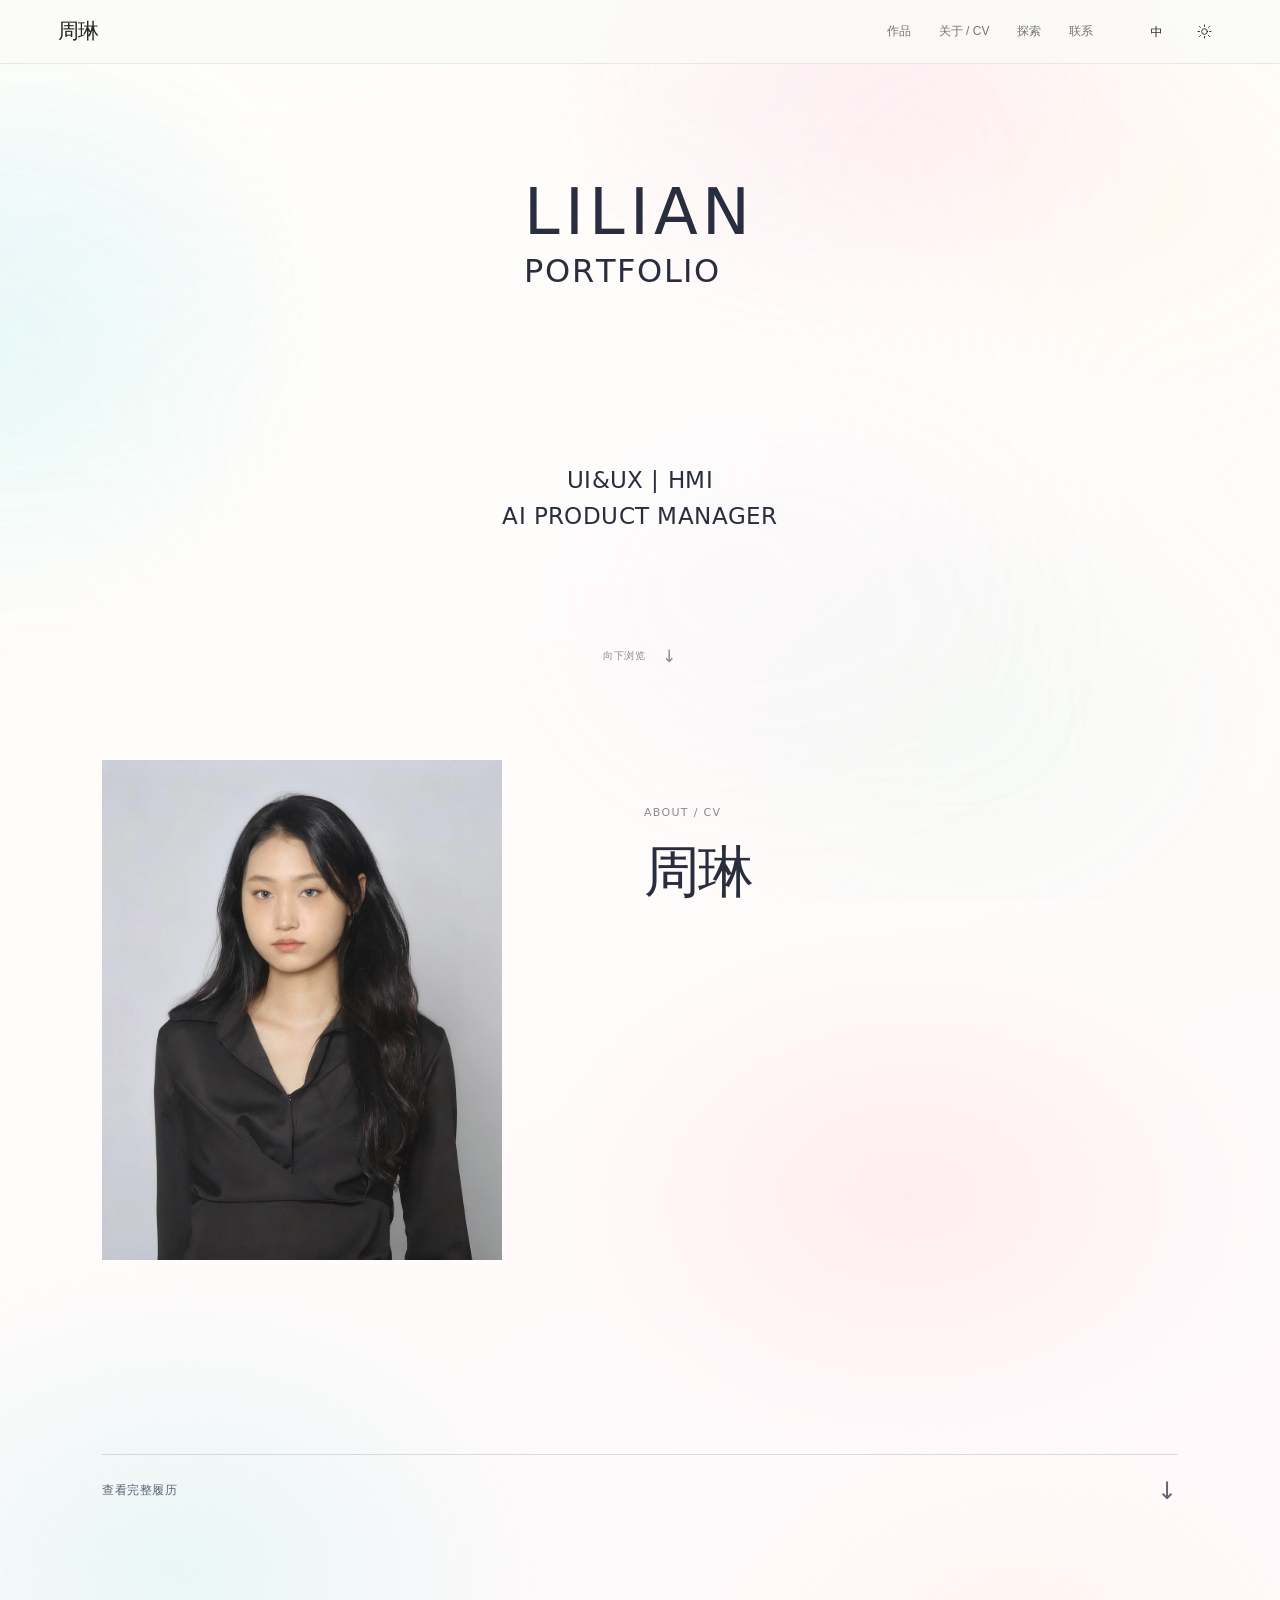
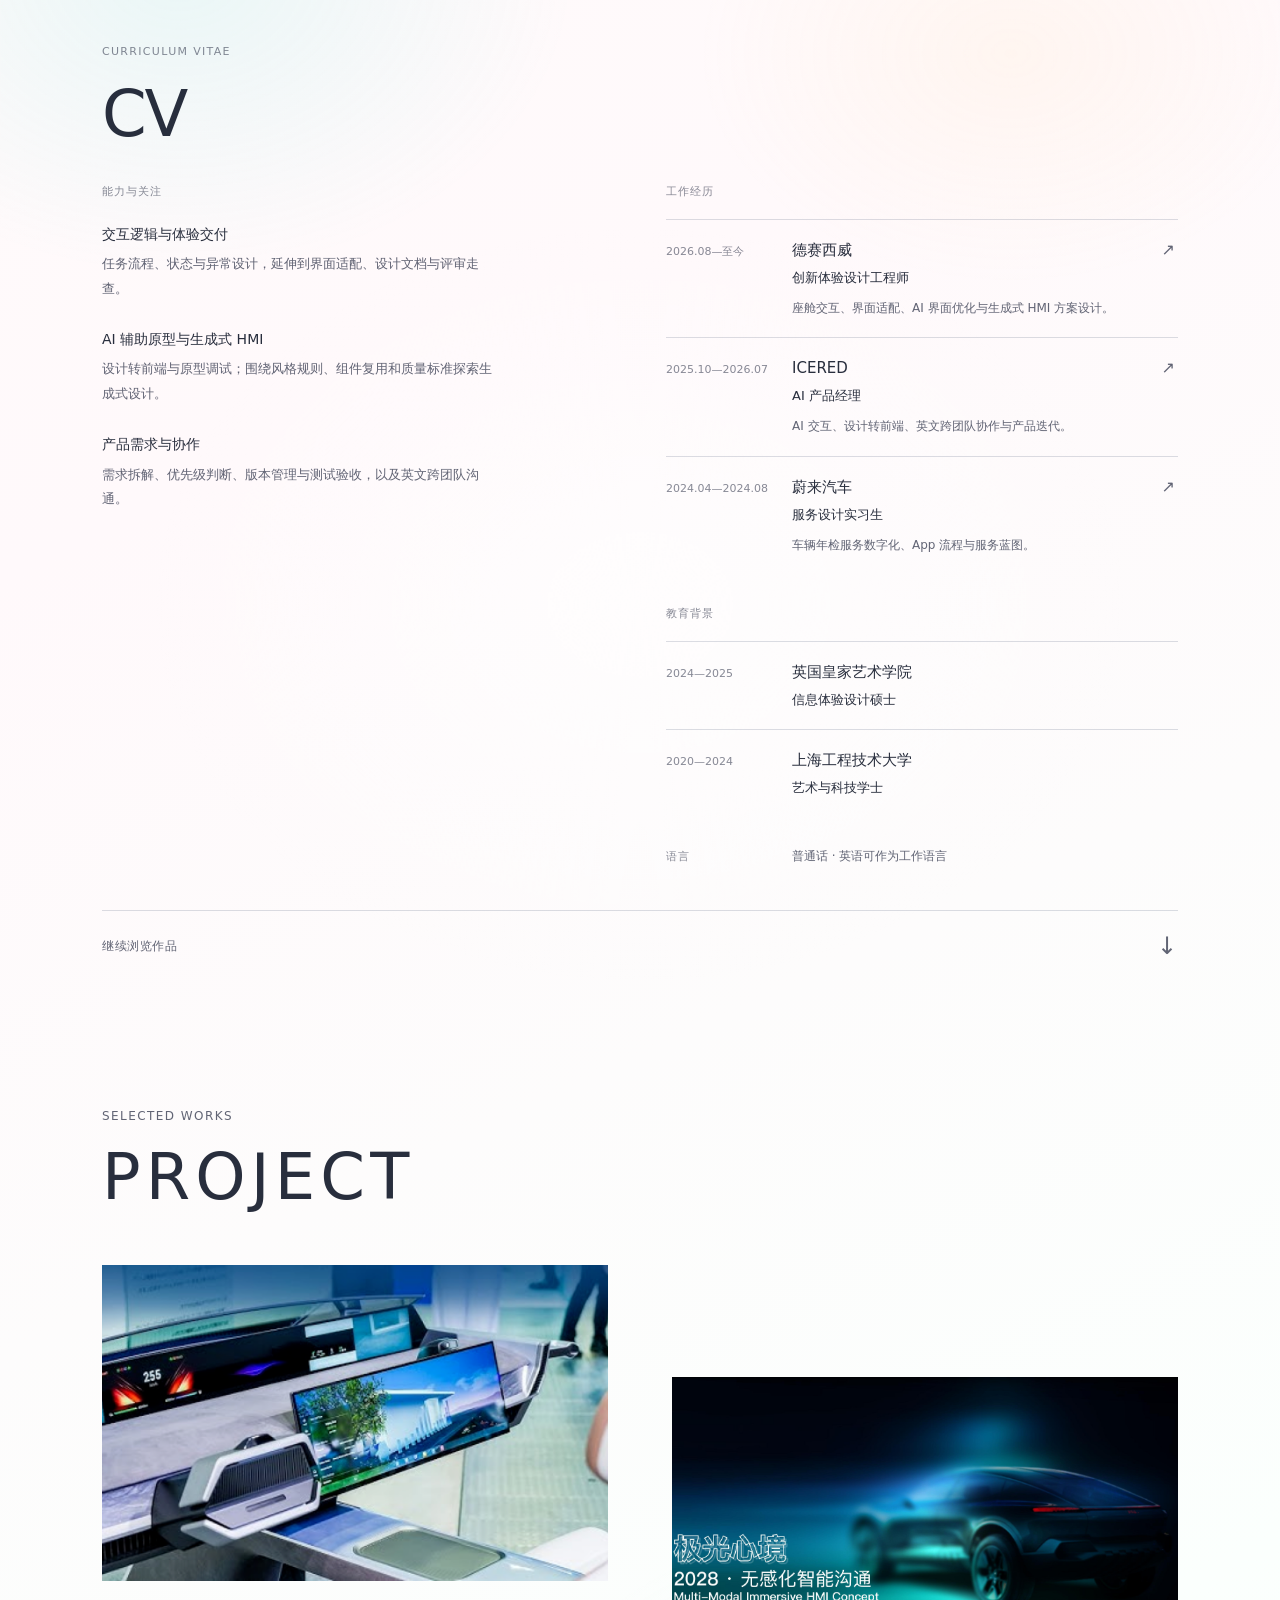
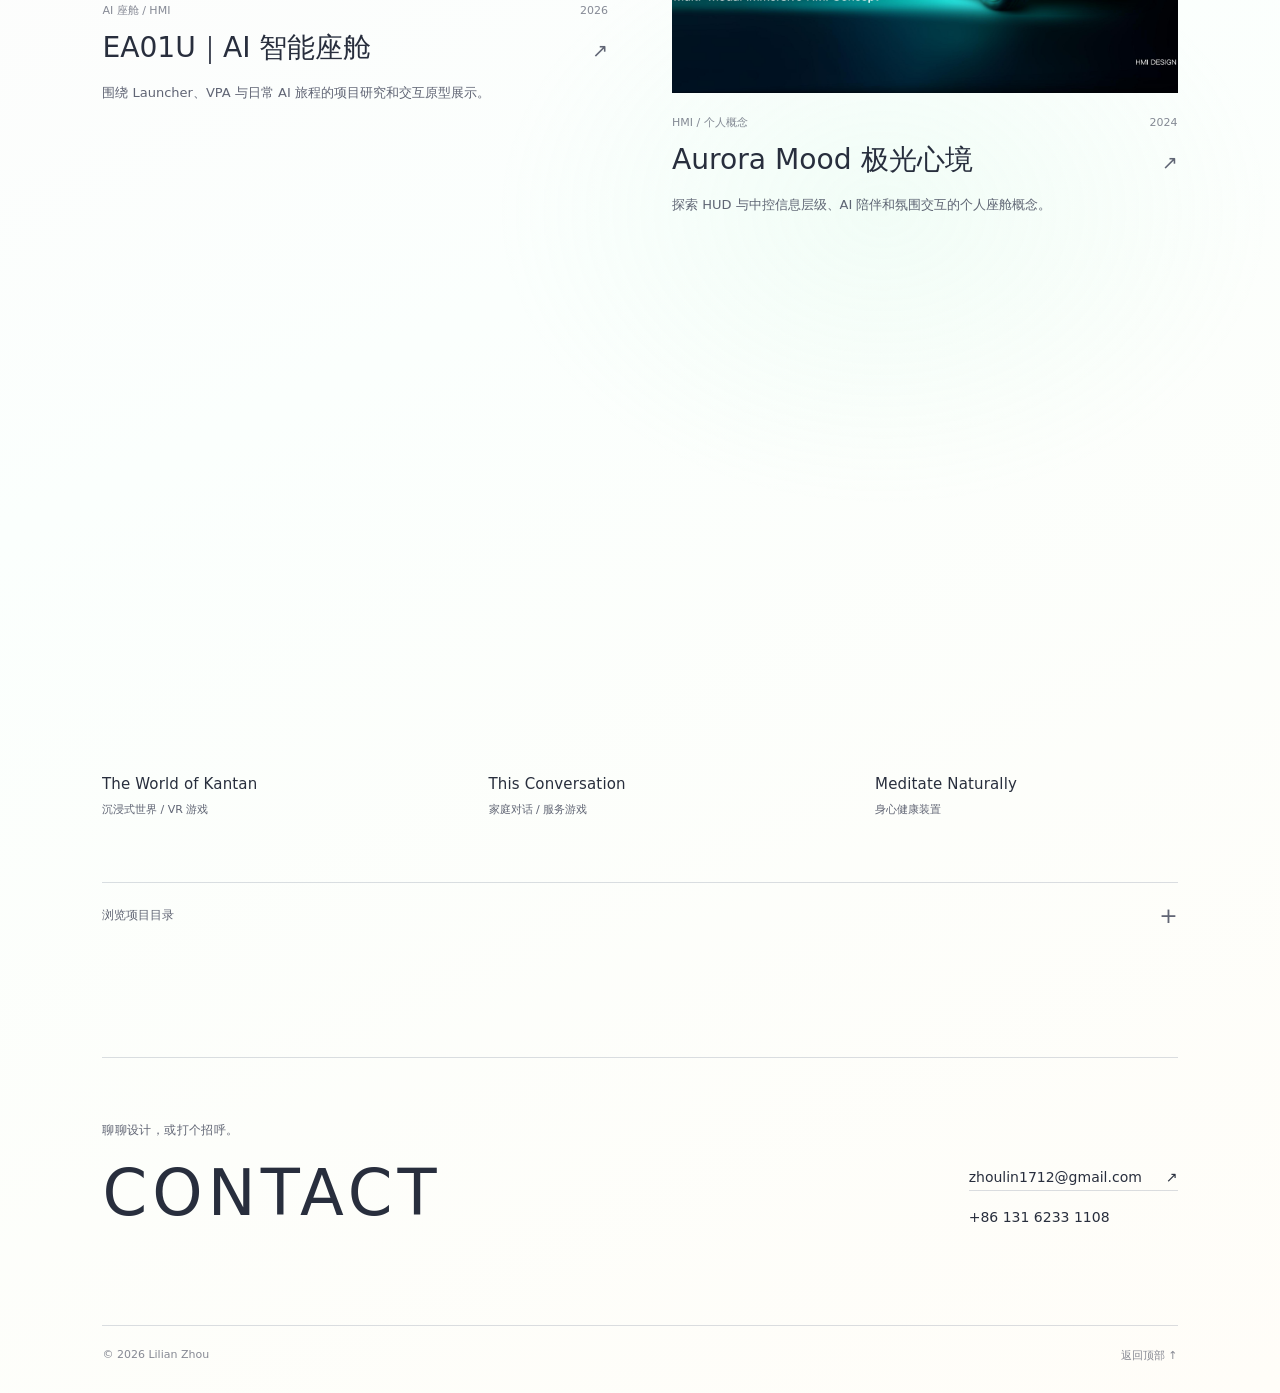
==== index.html @ bd49629c "Localize navigation and CV identity by page language Show only 周琳 in Chinese and lilian in English f" ====
<!doctype html>
<html lang="zh-CN">
  <head>
    <meta charset="utf-8">
    <meta name="viewport" content="width=device-width, initial-scale=1">
    <meta name="description" content="周琳 Lilian Zhou 的个人作品集与 CV。智能座舱 HMI 交互设计、AI 产品体验、交互原型与设计交付。">
    <title>Lilian Portfolio — 周琳</title>
    <link rel="icon" type="image/png" href="assets/favicon.png?v=thermal-liquid-3">
    <link rel="apple-touch-icon" href="assets/favicon.png?v=thermal-liquid-3">
    <link rel="stylesheet" href="styles.css?v=portfolio-20261022">
    <link rel="stylesheet" href="portfolio.css?v=about-cv-20261022">
    <link rel="stylesheet" href="ambient.css?v=pointer-polish-20261022">
    <link rel="stylesheet" href="header-behavior.css?v=header-20261022">
    <link rel="stylesheet" href="click-feedback.css?v=pointer-polish-20261022">
    <link rel="stylesheet" href="cv-layout.css?v=cv-pages-20261023">
    <link rel="stylesheet" href="section-navigation.css?v=cv-pages-20261023">
  <link rel="stylesheet" href="global-header.css?v=nav-refined-20261023"></head>
  <body data-nav-context="home" data-theme="light" class="portfolio-home" data-active-section="home">
    <a class="skip-link" href="#project" data-i18n="nav.skip">跳至作品</a>
    <div class="ambient" aria-hidden="true"><span class="glow glow-a"></span><span class="glow glow-b"></span><span class="glow glow-c"></span></div>
    <header class="global-header">
  <div class="global-header-inner">
    <a class="global-brand" href="#home" data-section-link aria-label="周琳 · 首页">周琳</a>
    <nav class="global-nav" id="global-navigation" aria-label="主导航">
        <a href="#project" data-nav="work" data-section-link>作品</a>
        <a href="#about" data-nav="about" data-section-link>关于 / CV</a>
        <a href="#gallery" data-nav="gallery" data-section-link>探索</a>
        <a href="#contact" data-nav="contact" data-section-link>联系</a>
    </nav>
    <div class="global-controls">
      <button id="language" class="language-toggle" type="button" aria-label="Switch to English"><span class="lang-current" aria-hidden="true">中</span></button>
      <button id="theme" class="theme-toggle" type="button" aria-label="切换深色模式" aria-pressed="false">
        <svg class="theme-sun" viewBox="0 0 24 24" fill="none" aria-hidden="true"><circle cx="12" cy="12" r="4"/><path d="M12 2.8v2.1M12 19.1v2.1M4.9 4.9l1.5 1.5M17.6 17.6l1.5 1.5M2.8 12h2.1M19.1 12h2.1M4.9 19.1l1.5-1.5M17.6 6.4l1.5-1.5"/></svg>
        <svg class="theme-moon" viewBox="0 0 24 24" fill="none" aria-hidden="true"><path d="M20.1 14.5A7.9 7.9 0 0 1 9.5 3.9a8.5 8.5 0 1 0 10.6 10.6Z"/></svg>
      </button>
      <button class="global-menu-toggle" type="button" aria-controls="global-navigation" aria-expanded="false"><span data-menu-label>菜单</span><svg viewBox="0 0 24 24" fill="none" aria-hidden="true"><path d="M4 8h16M4 16h16"/></svg></button>
    </div>
  </div>
</header>
    <main id="app">
      <section class="hero" id="home" aria-label="Lilian Portfolio" data-page>
        <div class="hero-title reveal"><h1 data-pluck-text>LILIAN</h1><p data-pluck-text>PORTFOLIO</p></div>
        <div class="hero-role reveal"><span data-pluck-text>UI&amp;UX | HMI</span><strong data-pluck-text>AI PRODUCT MANAGER</strong></div>
        <a class="cover-scroll" href="#about" data-section-link><span data-i18n="hero.scroll">向下浏览</span><span aria-hidden="true">↓</span></a>
      </section>


<section class="section about portfolio-about cv-screen cv-about-screen" id="about" aria-labelledby="about-title" data-page>
  <div class="cv-about-layout">
    <figure class="cv-portrait reveal">
      <img src="assets/lilian-zhou-portrait.jpg" alt="周琳" data-person-portrait width="640" height="800" loading="lazy" decoding="async">
    </figure>
    <div class="cv-intro-column">
      <div class="cv-identity reveal">
        <span class="small-name">ABOUT / CV</span>
        <h2 id="about-title" data-person-name>周琳</h2>
      </div>
      <div class="profile-copy reveal">
        <h3 class="profile-direction"><span data-i18n="about.direction1">智能座舱 HMI 交互设计</span><span data-i18n="about.direction2">AI 产品与交互体验</span></h3>
        <p class="profile-lead" data-i18n="about.p2">我专注于智能座舱 HMI 交互设计，把复杂的功能和用户任务，梳理成清晰的流程、界面与反馈。</p>
        <p data-i18n="about.p4">从场景分析、信息架构与状态设计，到可操作原型、UE 文档和交付验证，我关注设计如何被实现，也使用 AI 辅助工具探索设计转前端与生成式 HMI。</p>
      </div>
      <a class="text-link resume-link cv-download reveal" href="assets/resume/zhoulin-hmi-resume.pdf" download><span data-i18n="about.resume">下载简历 PDF</span><span aria-hidden="true">↓</span></a>
    </div>
  </div>
  <a class="section-next cv-next" href="#cv" data-section-link><span data-zh="查看完整履历" data-en="View full CV">查看完整履历</span><span aria-hidden="true">↓</span></a>
</section>

<section class="section portfolio-cv cv-screen cv-resume-screen" id="cv" aria-labelledby="cv-title" data-page>
  <div class="cv-page-heading reveal">
    <span class="small-name">CURRICULUM VITAE</span>
    <h2 id="cv-title">CV</h2>
  </div>
  <div class="cv-resume-layout">
    <div class="capability-notes reveal">
      <h3 class="cv-label" data-i18n="about.focusLabel">能力与关注</h3>
      <dl>
        <div><dt data-i18n="about.focus1Title">交互逻辑与体验交付</dt><dd data-i18n="about.focus1Copy">任务流程、状态与异常设计，延伸到界面适配、设计文档与评审走查。</dd></div>
        <div><dt data-i18n="about.focus2Title">AI 辅助原型与生成式 HMI</dt><dd data-i18n="about.focus2Copy">设计转前端与原型调试；围绕风格规则、组件复用和质量标准探索生成式设计。</dd></div>
        <div><dt data-i18n="about.focus3Title">产品需求与协作</dt><dd data-i18n="about.focus3Copy">需求拆解、优先级判断、版本管理与测试验收，以及英文跨团队沟通。</dd></div>
      </dl>
    </div>
    <div class="cv-column">
      <section class="cv-block reveal" aria-labelledby="cv-experience-title">
        <h3 class="cv-label" id="cv-experience-title" data-i18n="about.workLabel">工作经历</h3>
        <ol class="cv-entries">
          <li><a class="cv-entry" href="experience.html?slug=desay-sv"><time data-i18n="about.workDate0">2026.08—至今</time><span class="cv-entry-copy"><span class="cv-entry-name" data-i18n="about.company0">德赛西威</span><span class="cv-entry-role" data-i18n="about.role0">创新体验设计工程师</span><span class="cv-entry-description" data-i18n="about.workDesc0">座舱交互、界面适配、AI 界面优化与生成式 HMI 方案设计。</span></span><span class="row-arrow" aria-hidden="true">↗</span></a></li>
          <li><a class="cv-entry" href="work/icered/"><time data-i18n="about.workDate1">2025.10—2026.07</time><span class="cv-entry-copy"><span class="cv-entry-name" data-i18n="about.company1">ICERED</span><span class="cv-entry-role" data-i18n="about.role1">AI 产品经理</span><span class="cv-entry-description" data-i18n="about.workDesc1">AI 交互、设计转前端、英文跨团队协作与产品迭代。</span></span><span class="row-arrow" aria-hidden="true">↗</span></a></li>
          <li><a class="cv-entry" href="experience.html?slug=nio"><time data-i18n="about.workDate2">2024.04—2024.08</time><span class="cv-entry-copy"><span class="cv-entry-name" data-i18n="about.company2">蔚来汽车</span><span class="cv-entry-role" data-i18n="about.role2">服务设计实习生</span><span class="cv-entry-description" data-i18n="about.workDesc2">车辆年检服务数字化、App 流程与服务蓝图。</span></span><span class="row-arrow" aria-hidden="true">↗</span></a></li>
        </ol>
      </section>
      <section class="cv-block reveal" aria-labelledby="cv-education-title">
        <h3 class="cv-label" id="cv-education-title" data-i18n="about.educationLabel">教育背景</h3>
        <ol class="cv-entries">
          <li class="cv-entry"><time>2024—2025</time><span class="cv-entry-copy"><span class="cv-entry-name" data-i18n="about.edu1School">英国皇家艺术学院</span><span class="cv-entry-role" data-i18n="about.edu1Degree">信息体验设计硕士</span></span></li>
          <li class="cv-entry"><time>2020—2024</time><span class="cv-entry-copy"><span class="cv-entry-name" data-i18n="about.edu2School">上海工程技术大学</span><span class="cv-entry-role" data-i18n="about.edu2Degree">艺术与科技学士</span></span></li>
        </ol>
      </section>
      <div class="cv-language reveal"><span class="cv-label" data-i18n="about.languageLabel">语言</span><p data-i18n="about.languages">普通话 · 英语可作为工作语言</p></div>
    </div>
  </div>
  <a class="section-next cv-next" href="#project" data-section-link><span data-i18n="about.next">继续浏览作品</span><span aria-hidden="true">↓</span></a>
</section>


      <section class="section portfolio-projects" id="project" aria-labelledby="project-title" data-page>
        <div class="section-heading reveal"><span class="small-name">SELECTED WORKS</span><h2 id="project-title">PROJECT</h2></div>
        <div class="selected-pair" id="featuredCases"></div>
      </section>

      <section class="section gallery portfolio-gallery" id="gallery" aria-labelledby="gallery-title" data-page>
        <div class="gallery-head reveal"><div class="section-heading"><span class="small-name">EXPERIMENTS &amp; EXPLORATIONS</span><h2 id="gallery-title">GALLERY</h2></div><div class="gallery-navigation"><span data-i18n="gallery.hint">拖动浏览</span><button type="button" data-gallery-prev aria-label="上一个作品" data-i18n-aria="gallery.previous">←</button><button type="button" data-gallery-next aria-label="下一个作品" data-i18n-aria="gallery.next">→</button></div></div>
        <div class="gallery-carousel" id="projectGallery" tabindex="0" role="region" aria-label="作品图库，可使用左右方向键浏览" data-i18n-aria="gallery.aria"></div>
        <details class="project-index"><summary><span data-i18n="project.archive">浏览项目目录</span><span class="index-toggle" aria-hidden="true">+</span></summary><div class="project-list" id="projectList"></div></details>
      </section>

      <section class="section portfolio-contact" id="contact" aria-labelledby="contact-title" data-page><div class="section-heading"><span class="small-name" data-i18n="contact.kicker">聊聊设计，或打个招呼。</span><h2 id="contact-title">CONTACT</h2></div><div class="contact-copy"><a class="text-link" href="mailto:zhoulin1712@gmail.com">zhoulin1712@gmail.com <span aria-hidden="true">↗</span></a><a href="tel:+8613162331108">+86 131 6233 1108</a></div></section>
    </main>
    <nav class="section-pager" aria-label="分屏导航"><span>01 / 06</span><a href="#about" data-section-link aria-label="浏览下一屏">↓</a></nav>
    <footer class="portfolio-footer"><span>© 2026 Lilian Zhou</span><a href="#home" data-i18n="footer.top">返回顶部 ↑</a></footer>
    <script src="project-data.js?v=portfolio-20261022"></script>
    <script src="ea01u-data.js?v=portfolio-20261022"></script>
    <script src="career-projects.js?v=portfolio-20261022"></script>
    <script src="script.js?v=about-cv-20261022"></script>
    <script src="ambient.js?v=pointer-polish-20261022"></script>
    <script src="header-behavior.js?v=header-20261022"></script>
    <script src="click-feedback.js?v=pointer-polish-20261022"></script>
    <script src="section-navigation.js?v=nav-unified-20261023"></script>
  <script src="global-header.js?v=names-20261023"></script></body>
</html>
---- styles.css ----
:root {
  color-scheme: light;
  --bg: #fffafb;
  --bg-soft: #f8fbff;
  --text: rgba(22, 28, 44, 0.92);
  --text-soft: rgba(36, 42, 64, 0.68);
  --text-faint: rgba(36, 42, 64, 0.48);
  --line: rgba(45, 62, 94, 0.17);
  --accent: #23c6c5;
  --ink: #202940;
  --media-bg: rgba(255, 255, 255, 0.64);
  --max: 960px;
  --left: clamp(32px, 9.4vw, 120px);
  --light-x: 52vw;
  --light-y: 38vh;
  --light-xp: 52%;
  --light-yp: 38%;
  --scroll-glow: 0px;
  --scroll-drift-x: 0px;
  --scroll-drift-y: 0px;
  --orb-a-x: 18%;
  --orb-a-y: 38%;
  --orb-b-x: 50%;
  --orb-b-y: 58%;
  --orb-c-x: 78%;
  --orb-c-y: 26%;
  --orb-rotate: 0deg;
  --orb-scale: 1;
  --heat-condense: 1;
  --heat-bloom: 0px;
  --cursor-alpha: 0;
  --light-angle: 0deg;
  --light-scale-x: 1;
  --light-scale-y: 1;
  --ripple-xp: 50%;
  --ripple-yp: 40%;
  --ripple-alpha: 0;
  --font-display: Avenir Next, Inter, ui-sans-serif, system-ui, -apple-system, BlinkMacSystemFont, "Segoe UI", sans-serif;
  --font-body: Inter, Avenir Next, "PingFang SC", "Microsoft YaHei", ui-sans-serif, system-ui, sans-serif;
  --section-gap: clamp(92px, 12vw, 180px);
  background: var(--bg);
  font-family: var(--font-body);
  color: var(--text);
}

* {
  box-sizing: border-box;
}

html {
  min-height: 100%;
  scroll-behavior: smooth;
}

body {
  position: relative;
  min-height: 100vh;
  margin: 0;
  overflow-x: hidden;
  color: var(--text);
  background:
    radial-gradient(ellipse 26vw 18vw at var(--ripple-xp) var(--ripple-yp), rgba(255, 255, 255, calc(var(--ripple-alpha) * 0.62)), transparent 70%),
    radial-gradient(ellipse 34vw 24vw at calc(var(--ripple-xp) + 8%) calc(var(--ripple-yp) + 4%), rgba(79, 221, 207, calc(var(--ripple-alpha) * 0.13)), transparent 74%),
    radial-gradient(ellipse 28vw 20vw at calc(var(--ripple-xp) - 10%) calc(var(--ripple-yp) - 7%), rgba(255, 183, 138, calc(var(--ripple-alpha) * 0.1)), transparent 76%),
    radial-gradient(ellipse calc(42vw / var(--heat-condense)) calc(30vw / var(--heat-condense)) at var(--orb-c-x) var(--orb-c-y), rgba(255, 171, 188, 0.17), transparent 72%),
    radial-gradient(ellipse calc(34vw / var(--heat-condense)) calc(25vw / var(--heat-condense)) at calc(var(--orb-c-x) + 8%) calc(var(--orb-c-y) + 10%), rgba(255, 209, 133, 0.09), transparent 76%),
    radial-gradient(ellipse calc(44vw / var(--heat-condense)) calc(34vw / var(--heat-condense)) at var(--orb-a-x) var(--orb-a-y), rgba(88, 220, 218, 0.13), transparent 74%),
    radial-gradient(ellipse calc(42vw / var(--heat-condense)) calc(32vw / var(--heat-condense)) at var(--orb-b-x) var(--orb-b-y), rgba(165, 238, 198, 0.11), transparent 76%),
    radial-gradient(ellipse 54vw 42vw at 50% 48%, rgba(255, 255, 255, 0.62), transparent 70%),
    linear-gradient(155deg, #fffefa 0%, #fff9fb 42%, #fbfffd 72%, #fffdf8 100%);
}

body[data-theme="dark"] {
  --text: rgba(243, 248, 255, 0.94);
  --text-soft: rgba(224, 235, 255, 0.72);
  --text-faint: rgba(224, 235, 255, 0.52);
  --line: rgba(220, 235, 255, 0.28);
  --accent: #8dd8d0;
  --ink: #eef6ff;
  --media-bg: rgba(3, 10, 26, 0.7);
  background:
    radial-gradient(circle at var(--ripple-xp) var(--ripple-yp), rgba(238, 248, 255, calc(var(--ripple-alpha) * 0.22)), transparent 18vw),
    radial-gradient(ellipse at calc(var(--ripple-xp) + 4%) calc(var(--ripple-yp) + 3%), rgba(103, 220, 210, calc(var(--ripple-alpha) * 0.24)), transparent 28vw),
    radial-gradient(circle at calc(var(--light-xp) + 18%) 12%, rgba(114, 154, 224, 0.32), transparent 30vw),
    radial-gradient(circle at calc(var(--light-xp) - 30%) calc(20% + var(--scroll-glow)), rgba(103, 220, 210, 0.18), transparent 36vw),
    radial-gradient(circle at var(--light-xp) calc(62% - var(--scroll-glow)), rgba(214, 129, 176, 0.18), transparent 34vw),
    linear-gradient(180deg, #081021 0%, #111a36 50%, #0a1226 100%);
}

body::before {
  position: fixed;
  inset: 0;
  z-index: 0;
  content: "";
  background:
    linear-gradient(90deg, rgba(72, 91, 124, 0.025) 1px, transparent 1px),
    linear-gradient(0deg, rgba(72, 91, 124, 0.018) 1px, transparent 1px);
  background-size: 72px 72px;
  opacity: 0.14;
  pointer-events: none;
}

a {
  color: inherit;
  text-decoration: none;
}

button {
  font: inherit;
}

.ambient {
  position: fixed;
  inset: 0;
  z-index: 0;
  overflow: hidden;
  isolation: isolate;
  pointer-events: none;
}

.ambient::before,
.ambient::after {
  position: absolute;
  content: "";
  pointer-events: none;
}

.ambient::before {
  inset: -16vmax;
  background:
    radial-gradient(ellipse 32vmax 24vmax at var(--ripple-xp) var(--ripple-yp), rgba(255, 255, 255, calc(var(--ripple-alpha) * 0.68)), transparent 72%),
    radial-gradient(ellipse 34vmax 24vmax at calc(var(--ripple-xp) - 10%) calc(var(--ripple-yp) + 8%), rgba(72, 217, 213, calc(var(--ripple-alpha) * 0.12)), transparent 76%),
    radial-gradient(ellipse calc(38vmax / var(--heat-condense)) calc(29vmax / var(--heat-condense)) at var(--orb-c-x) var(--orb-c-y), rgba(255, 160, 184, 0.18), transparent 72%),
    radial-gradient(ellipse calc(30vmax / var(--heat-condense)) calc(23vmax / var(--heat-condense)) at calc(var(--orb-c-x) + 14%) calc(var(--orb-c-y) + 12%), rgba(255, 209, 132, 0.09), transparent 76%),
    radial-gradient(ellipse calc(40vmax / var(--heat-condense)) calc(32vmax / var(--heat-condense)) at var(--orb-a-x) var(--orb-a-y), rgba(70, 213, 224, 0.16), transparent 74%),
    radial-gradient(ellipse calc(36vmax / var(--heat-condense)) calc(28vmax / var(--heat-condense)) at var(--orb-b-x) var(--orb-b-y), rgba(151, 238, 201, 0.12), transparent 76%),
    radial-gradient(ellipse 56vmax 42vmax at 50% 50%, rgba(255, 255, 255, 0.52), transparent 72%);
  filter: blur(calc(52px + var(--heat-bloom))) saturate(1.24) contrast(1.01);
  opacity: 0.72;
  transform: translate3d(var(--scroll-drift-x), var(--scroll-drift-y), 0) rotate(var(--orb-rotate)) scale(var(--orb-scale));
  animation: light-breathe 30s cubic-bezier(0.45, 0, 0.2, 1) infinite alternate;
  will-change: transform, filter, opacity;
}

.ambient::after {
  top: 0;
  left: 0;
  width: 54vmax;
  height: 36vmax;
  border-radius: 48% 52% 44% 56% / 56% 44% 58% 42%;
  background:
    radial-gradient(ellipse at 44% 45%, rgba(255, 255, 255, 0.78) 0%, transparent 24%),
    radial-gradient(ellipse at 34% 52%, rgba(0, 206, 232, 0.36) 8%, transparent 50%),
    radial-gradient(ellipse at 64% 48%, rgba(245, 54, 126, 0.36) 10%, transparent 54%),
    radial-gradient(ellipse at 58% 70%, rgba(255, 150, 55, 0.18) 0%, transparent 58%);
  filter: blur(34px) saturate(1.32);
  opacity: var(--cursor-alpha);
  transform: translate3d(calc(var(--light-x) - 27vmax), calc(var(--light-y) - 18vmax), 0) rotate(var(--light-angle)) scale(var(--light-scale-x), var(--light-scale-y));
  transition: opacity 420ms ease, filter 420ms ease;
  mix-blend-mode: normal;
}

.glow {
  position: absolute;
  width: 36vmax;
  height: 27vmax;
  border-radius: 48% 52% 60% 40% / 44% 62% 38% 56%;
  filter: blur(58px) saturate(1.58) contrast(1.04);
  opacity: 0.34;
  animation: drift-a 34s cubic-bezier(0.45, 0, 0.2, 1) infinite alternate;
  will-change: transform, border-radius, opacity;
}

.glow-a {
  top: calc(var(--orb-c-y) - 24vmax);
  left: calc(var(--orb-c-x) - 26vmax);
  background: linear-gradient(135deg, rgba(255, 160, 184, 0.24), rgba(255, 210, 135, 0.11), rgba(255, 255, 255, 0.34));
}

.glow-b {
  top: calc(var(--orb-a-y) - 18vmax);
  left: calc(var(--orb-a-x) - 30vmax);
  background: linear-gradient(145deg, rgba(62, 208, 224, 0.19), rgba(146, 238, 207, 0.14), rgba(255, 255, 255, 0.32));
  animation-name: drift-b;
  animation-duration: 38s;
}

.glow-c {
  top: calc(var(--orb-b-y) - 18vmax);
  left: calc(var(--orb-b-x) - 24vmax);
  background: linear-gradient(135deg, rgba(146, 238, 207, 0.13), rgba(255, 219, 144, 0.1), rgba(255, 178, 190, 0.09));
  animation-name: drift-c;
  animation-duration: 42s;
}

body[data-theme="dark"] .ambient::before {
  background:
    radial-gradient(ellipse at calc(var(--light-xp) + 8%) calc(18% + var(--scroll-glow)), rgba(82, 174, 204, 0.34), transparent 34vmax),
    radial-gradient(ellipse at calc(var(--light-xp) - 26%) calc(66% - var(--scroll-glow)), rgba(80, 96, 188, 0.28), transparent 42vmax),
    radial-gradient(ellipse at 84% 64%, rgba(205, 118, 160, 0.2), transparent 36vmax);
  opacity: 0.82;
}

body[data-theme="dark"] .ambient::after {
  background:
    radial-gradient(ellipse at 42% 46%, rgba(230, 246, 255, 0.24) 0%, transparent 22%),
    radial-gradient(ellipse at 34% 52%, rgba(105, 229, 232, 0.32) 8%, transparent 50%),
    radial-gradient(ellipse at 62% 48%, rgba(112, 142, 240, 0.28) 14%, transparent 54%),
    radial-gradient(ellipse at 62% 68%, rgba(238, 148, 196, 0.18) 0%, transparent 58%);
  mix-blend-mode: screen;
}

.site-header {
  position: fixed;
  top: 0;
  left: 0;
  right: 0;
  z-index: 20;
  display: grid;
  min-height: 58px;
  padding: 8px clamp(22px, 4vw, 70px) 6px;
  grid-template-columns: auto 1fr auto;
  align-items: center;
  gap: clamp(16px, 2.6vw, 42px);
  background: transparent;
  pointer-events: none;
}

body[data-theme="dark"] .site-header {
  background: transparent;
}

.project-page .site-header {
  min-height: 58px;
  padding: 8px clamp(22px, 4vw, 70px) 6px;
  background: transparent;
}

body[data-theme="dark"].project-page .site-header {
  background: transparent;
}

.cat-menu {
  display: grid;
  width: 68px;
  height: 50px;
  padding: 0;
  border: 0;
  background: transparent;
  cursor: pointer;
  justify-self: start;
  place-items: center;
  transition: transform 180ms ease, filter 180ms ease;
  pointer-events: auto;
}

.cat-menu:hover,
.cat-menu.is-open {
  filter: drop-shadow(0 12px 24px rgba(80, 102, 146, 0.24));
  transform: translateY(-2px) rotate(-2deg);
}

.cat-menu img {
  width: clamp(42px, 4vw, 54px);
  height: auto;
  display: block;
}

.quick-nav {
  position: absolute;
  top: 58px;
  left: clamp(22px, 4vw, 70px);
  display: grid;
  width: min(220px, calc(100vw - 44px));
  padding: 14px;
  gap: 6px;
  align-items: stretch;
  border: 1px solid rgba(255, 255, 255, 0.34);
  border-radius: 24px;
  background: rgba(232, 238, 255, 0.54);
  color: rgba(49, 60, 96, 0.88);
  font-size: 14px;
  font-weight: 700;
  line-height: 1;
  opacity: 0;
  pointer-events: none;
  transform: translateY(-8px) scale(0.98);
  transform-origin: 24px 0;
  transition: opacity 180ms ease, transform 180ms ease;
  backdrop-filter: blur(20px);
  box-shadow:
    0 20px 50px rgba(73, 88, 135, 0.16),
    inset 0 1px 0 rgba(255, 255, 255, 0.42);
}

body[data-theme="dark"] .quick-nav {
  border-color: rgba(190, 215, 255, 0.22);
  background: rgba(11, 18, 36, 0.72);
  color: rgba(236, 245, 255, 0.86);
  box-shadow:
    0 20px 50px rgba(0, 0, 0, 0.28),
    inset 0 1px 0 rgba(255, 255, 255, 0.1);
}

.quick-nav.is-open {
  opacity: 1;
  pointer-events: auto;
  transform: translateY(0) scale(1);
}

.quick-nav a {
  display: flex;
  min-width: 0;
  min-height: 42px;
  padding: 0 14px;
  align-items: center;
  border-radius: 16px;
  transition: background-color 160ms ease, color 160ms ease, transform 160ms ease;
}

.quick-nav a:hover {
  color: rgba(35, 45, 78, 0.96);
  background: rgba(255, 255, 255, 0.46);
  transform: translateX(3px);
}

body[data-theme="dark"] .quick-nav a:hover {
  color: #fff;
  background: rgba(134, 165, 220, 0.18);
}

.header-actions {
  display: flex;
  justify-self: end;
  align-items: center;
  gap: clamp(10px, 1vw, 14px);
  pointer-events: auto;
}

.icon-toggle {
  display: inline-flex;
  width: clamp(42px, 3.2vw, 50px);
  height: clamp(42px, 3.2vw, 50px);
  padding: 0;
  align-items: center;
  justify-content: center;
  border: 0;
  border-radius: 50%;
  background: transparent;
  color: rgba(49, 60, 96, 0.78);
  cursor: pointer;
  box-shadow: none;
  transition: color 180ms ease, opacity 180ms ease, transform 180ms ease, filter 180ms ease;
}

.icon-toggle:hover {
  opacity: 0.82;
  transform: translateY(-1px);
  filter: drop-shadow(0 8px 18px rgba(122, 148, 194, 0.18));
}

.language-toggle {
  font-family: "Avenir Next", "PingFang SC", "Microsoft YaHei", var(--font-body);
  font-size: clamp(23px, 1.9vw, 27px);
  font-weight: 500;
  letter-spacing: 0;
  -webkit-font-smoothing: antialiased;
  text-rendering: geometricPrecision;
}

.lang-current {
  display: grid;
  width: clamp(24px, 2vw, 28px);
  height: clamp(24px, 2vw, 28px);
  place-items: center;
  color: currentColor;
  line-height: 1;
  transform: translateY(-0.03em);
}

body[data-theme="dark"] .icon-toggle {
  color: rgba(236, 245, 255, 0.72);
}

body[data-theme="dark"] .icon-toggle:hover {
  color: rgba(255, 255, 255, 0.94);
  filter: drop-shadow(0 8px 18px rgba(132, 168, 235, 0.2));
}

.theme-toggle {
  color: rgba(37, 42, 55, 0.9);
}

.header-actions .theme-toggle {
  justify-self: auto;
}

.theme-icon {
  display: grid;
  width: clamp(24px, 2vw, 28px);
  height: clamp(24px, 2vw, 28px);
  flex: 0 0 clamp(24px, 2vw, 28px);
  place-items: center;
  color: rgba(37, 42, 55, 0.9);
}

.theme-icon svg {
  display: block;
  width: 100%;
  height: 100%;
  fill: none;
  stroke: currentColor;
  stroke-width: 1.85;
  stroke-linecap: round;
  stroke-linejoin: round;
}

.theme-moon {
  display: none;
}

body[data-theme="dark"] .theme-toggle {
  color: rgba(235, 244, 255, 0.9);
}

body[data-theme="dark"] .theme-icon {
  color: rgba(235, 244, 255, 0.92);
}

body[data-theme="dark"] .theme-sun {
  display: none;
}

body[data-theme="dark"] .theme-moon {
  display: grid;
}

#app {
  position: relative;
  z-index: 1;
  width: 100%;
}

.hero {
  position: relative;
  display: grid;
  min-height: clamp(650px, 78svh, 820px);
  padding: clamp(180px, 19vh, 230px) clamp(24px, 6vw, 96px) clamp(44px, 7vh, 88px);
  grid-template-rows: auto minmax(96px, 20vh) auto 1fr;
  justify-items: center;
  overflow: hidden;
  isolation: isolate;
}

.ripple-field {
  position: fixed;
  inset: 0;
  z-index: 0;
  overflow: hidden;
  pointer-events: none;
}

.water-ripple {
  position: absolute;
  left: var(--ripple-x);
  top: var(--ripple-y);
  width: clamp(280px, 42vw, 680px);
  aspect-ratio: 1;
  border-radius: 50%;
  opacity: 0;
  transform: translate(-50%, -50%) scale(0.12) rotate(var(--ripple-rotate, 0deg));
  background:
    repeating-radial-gradient(
      ellipse at 48% 52%,
      rgba(255, 255, 255, 0.46) 0 1px,
      rgba(137, 230, 222, 0.22) 3px 5px,
      rgba(223, 158, 226, 0.18) 8px 10px,
      transparent 15px 28px
    ),
    radial-gradient(ellipse at 48% 50%, rgba(255, 255, 255, 0.26), transparent 68%);
  filter: blur(1.6px) saturate(1.12);
  mix-blend-mode: soft-light;
  animation: water-ripple 1450ms cubic-bezier(0.16, 1, 0.3, 1) forwards;
}

.water-ripple::before,
.water-ripple::after {
  position: absolute;
  inset: 12%;
  border-radius: 50%;
  content: "";
  pointer-events: none;
}

.water-ripple::before {
  background:
    repeating-radial-gradient(
      ellipse at 42% 44%,
      rgba(160, 245, 225, 0.28) 0 2px,
      transparent 5px 18px,
      rgba(255, 183, 214, 0.22) 20px 22px,
      transparent 26px 38px
    );
  filter: blur(3px);
  transform: scaleX(1.16) rotate(18deg);
}

.water-ripple::after {
  inset: 18%;
  border: 1px solid rgba(255, 255, 255, 0.44);
  box-shadow:
    0 0 20px rgba(255, 255, 255, 0.26),
    inset 0 0 22px rgba(136, 224, 244, 0.24);
  transform: scaleX(1.34) rotate(-12deg);
}

body[data-theme="light"] .water-ripple {
  mix-blend-mode: soft-light;
  opacity: 0;
}

body[data-theme="dark"] .water-ripple {
  background:
    repeating-radial-gradient(
      ellipse at 48% 52%,
      rgba(242, 250, 255, 0.42) 0 1px,
      rgba(108, 226, 227, 0.22) 3px 6px,
      rgba(176, 135, 242, 0.18) 9px 11px,
      transparent 16px 30px
    ),
    radial-gradient(circle, rgba(157, 213, 255, 0.16), transparent 68%);
  mix-blend-mode: screen;
}

.hero-title {
  position: relative;
  z-index: 1;
  width: fit-content;
  margin: 0;
  text-align: center;
  text-transform: uppercase;
}

.hero-title h1,
.hero-title p,
.section-heading h2 {
  margin: 0;
  font-family: var(--font-display);
  font-weight: 300;
  letter-spacing: 0.08em;
  line-height: 1;
}

.hero-title h1 {
  font-size: clamp(38px, 5vw, 76px);
}

.hero-title p {
  margin-top: 11px;
  font-size: clamp(20px, 2.5vw, 36px);
  letter-spacing: 0.05em;
}

.hero-role {
  position: relative;
  z-index: 1;
  grid-row: 3;
  display: grid;
  gap: 10px;
  width: min(560px, calc(100vw - 48px));
  min-width: 0;
  color: var(--text);
  font-size: clamp(17px, 1.8vw, 24px);
  font-weight: 300;
  letter-spacing: 0.02em;
  text-align: center;
  justify-items: center;
}

.hero-role strong {
  font-weight: 300;
}

.hero-title [data-pluck-text],
.hero-role [data-pluck-text] {
  display: flex;
  width: max-content;
  max-width: 100%;
  justify-content: center;
  white-space: pre;
}

.hero-role [data-pluck-text] {
  justify-self: center;
}

.pluck-letter {
  display: inline-block;
  transform: translate3d(0, 0, 0) rotate(0deg);
  transform-origin: 50% 72%;
  transition:
    transform 620ms cubic-bezier(0.16, 1, 0.3, 1),
    text-shadow 360ms ease,
    opacity 360ms ease;
  will-change: transform;
}

.pluck-letter.is-plucked {
  text-shadow:
    0 0 10px rgba(255, 255, 255, 0.34),
    0 0 24px rgba(91, 126, 186, 0.18);
}

.section {
  width: min(var(--max), calc(100vw - var(--left) * 1.35));
  margin-left: var(--left);
}

.about {
  padding-top: clamp(24px, 4vw, 64px);
}

.section-heading {
  margin-bottom: clamp(34px, 5vw, 72px);
}

.small-name {
  display: block;
  margin-bottom: 28px;
  color: var(--text-soft);
  font-size: clamp(16px, 1.4vw, 22px);
  font-weight: 300;
  letter-spacing: 0.08em;
  text-transform: uppercase;
}

.section-heading h2 {
  color: var(--text);
  font-size: clamp(42px, 5vw, 76px);
}

.profile-grid,
.contact-grid {
  display: grid;
  grid-template-columns: minmax(132px, 38%) minmax(300px, 1fr);
  gap: clamp(52px, 7vw, 96px) clamp(48px, 8vw, 120px);
  align-items: start;
}

.side-label {
  margin: 0;
  color: var(--text-soft);
  font-size: 13px;
  font-weight: 650;
  letter-spacing: 0.04em;
}

.profile-copy {
  display: grid;
  gap: 20px;
  max-width: 470px;
  color: var(--text-soft);
  font-size: clamp(13px, 1vw, 15px);
  font-weight: 520;
  line-height: 1.9;
}

.profile-copy p {
  margin: 0;
}

.timeline {
  display: grid;
  gap: 22px;
  color: var(--text);
  font-size: clamp(14px, 1.08vw, 16px);
  font-weight: 650;
}

.timeline div {
  display: grid;
  grid-template-columns: 80px 1fr;
  gap: clamp(22px, 4vw, 52px);
  align-items: baseline;
}

.timeline > div > span {
  white-space: pre-line;
  line-height: 1.45;
}

.timeline > div > .education-entry {
  white-space: normal;
}

.education-separator {
  margin: 0 0.08em;
}

.work-timeline {
  gap: 8px;
}

.work-timeline .experience-row {
  display: grid;
  grid-template-columns: minmax(170px, 190px) minmax(0, 1fr);
  gap: clamp(22px, 4vw, 52px);
  align-items: start;
  min-height: 58px;
  padding: 10px 0 14px;
  border-bottom: 1px solid transparent;
  color: var(--text);
  transition:
    border-color 220ms ease,
    color 220ms ease,
    transform 220ms ease;
}

.work-timeline .experience-row:hover,
.work-timeline .experience-row:focus-visible {
  border-color: var(--line);
  color: var(--ink);
  transform: translateX(6px);
  outline: 0;
}

body[data-theme="dark"] .work-timeline .experience-row:hover,
body[data-theme="dark"] .work-timeline .experience-row:focus-visible {
  color: #fff;
}

.timeline time {
  color: var(--accent);
  font-size: clamp(18px, 1.45vw, 22px);
  font-weight: 800;
}

.experience-summary,
.experience-details {
  display: grid;
  min-width: 0;
}

.experience-summary {
  gap: 8px;
}

.experience-title {
  font-size: inherit;
  font-weight: inherit;
  line-height: 1.6;
}

.experience-details {
  max-height: 0;
  overflow: hidden;
  gap: 18px;
  opacity: 0;
  padding-bottom: 0;
  transform: translateY(-4px);
  transition:
    max-height 360ms ease,
    padding-bottom 260ms ease,
    opacity 260ms ease,
    transform 260ms ease;
}

.experience-row:hover .experience-details,
.experience-row:focus-visible .experience-details {
  max-height: 340px;
  opacity: 1;
  padding-bottom: 16px;
  transform: translateY(0);
}

.experience-role {
  color: var(--text);
  font-size: clamp(15px, 1.18vw, 18px);
  font-weight: 650;
  line-height: 1.65;
}

.experience-copy {
  max-width: 520px;
  color: var(--text-soft);
  font-size: clamp(13px, 1vw, 16px);
  font-weight: 560;
  line-height: 1.75;
}

.experience-cta {
  width: fit-content;
  color: var(--text);
  font-size: 13px;
  font-weight: 650;
  letter-spacing: 0.04em;
}

.project {
  padding-top: var(--section-gap);
}

.project-list {
  width: min(100%, 900px);
}

.project-row {
  display: grid;
  grid-template-columns: 1fr auto;
  gap: 28px;
  align-items: center;
  width: 100%;
  min-height: 76px;
  padding: 0;
  border: 0;
  border-bottom: 1px solid var(--line);
  background: transparent;
  color: var(--text-soft);
  text-align: left;
  cursor: pointer;
}

.project-row:first-child {
  border-top: 1px solid var(--line);
}

.project-name {
  font-size: clamp(18px, 1.45vw, 23px);
  font-weight: 300;
  letter-spacing: 0.01em;
}

.project-meta {
  color: var(--text-faint);
  font-size: 12px;
  font-weight: 650;
  letter-spacing: 0.06em;
  text-transform: uppercase;
}

.project-arrow {
  color: var(--text);
  font-size: 20px;
  transform: translateX(0);
  transition: transform 180ms ease;
}

.project-row:hover {
  color: var(--ink);
}

body[data-theme="dark"] .project-row:hover {
  color: #fff;
}

.project-row > span:first-child {
  display: grid;
  gap: 8px;
}

.project-row:hover .project-arrow {
  transform: translateX(8px);
}

.project-detail {
  position: relative;
  z-index: 1;
  width: min(1540px, calc(100vw - clamp(56px, 8vw, 136px)));
  margin: 0 auto;
  padding: clamp(126px, 14vw, 190px) 0 clamp(84px, 10vw, 150px);
}

.detail-hero {
  display: grid;
  grid-template-columns: minmax(0, 0.9fr) minmax(320px, 1fr);
  gap: clamp(34px, 6vw, 88px);
  align-items: end;
  min-height: clamp(520px, 78vh, 780px);
}

.detail-empty {
  display: block;
  min-height: 70vh;
}

.back-link {
  width: fit-content;
  color: var(--text-soft);
  font-size: 13px;
  font-weight: 780;
  letter-spacing: 0.06em;
  text-transform: uppercase;
}

.back-link:hover {
  color: var(--text);
}

.detail-title-block {
  display: grid;
  gap: 24px;
  align-content: end;
}

.detail-kicker,
.detail-label {
  margin: 0;
  color: var(--accent);
  font-size: 12px;
  font-weight: 850;
  letter-spacing: 0.12em;
  text-transform: uppercase;
}

.detail-title-block h1,
.detail-empty h1 {
  margin: 0;
  color: var(--text);
  font-family: var(--font-display);
  font-size: clamp(56px, 9vw, 132px);
  font-weight: 250;
  letter-spacing: 0;
  line-height: 0.95;
}

.detail-title-block p,
.detail-empty p {
  max-width: 560px;
  margin: 0;
  color: var(--text-soft);
  font-size: clamp(16px, 1.35vw, 21px);
  font-weight: 520;
  line-height: 1.8;
}

.experience-detail {
  position: relative;
  z-index: 1;
  width: min(1040px, calc(100vw - 64px));
  margin: 0 auto;
  padding: clamp(126px, 14vw, 190px) 0 clamp(84px, 10vw, 150px);
}

.experience-hero {
  display: grid;
  gap: clamp(42px, 7vw, 92px);
  align-content: end;
  min-height: clamp(420px, 64vh, 650px);
}

.experience-title-block {
  display: grid;
  gap: 22px;
}

.experience-title-block h1 {
  max-width: 900px;
  margin: 0;
  color: var(--text);
  font-family: var(--font-display);
  font-size: clamp(72px, 12vw, 154px);
  font-weight: 250;
  letter-spacing: 0;
  line-height: 0.9;
}

.experience-title-block p {
  max-width: 660px;
  margin: 0;
  color: var(--text-soft);
  font-size: clamp(18px, 1.8vw, 28px);
  font-weight: 560;
  line-height: 1.65;
}

.experience-overview,
.experience-story {
  border-top: 1px solid var(--line);
}

.experience-overview {
  display: grid;
  grid-template-columns: 0.85fr 1.1fr 1.2fr;
  gap: clamp(28px, 5vw, 64px);
  margin-top: clamp(44px, 7vw, 96px);
  padding-top: 28px;
}

.experience-overview div,
.experience-story div {
  display: grid;
  gap: 14px;
}

.experience-overview span {
  color: var(--accent);
  font-size: 12px;
  font-weight: 850;
  letter-spacing: 0.12em;
  text-transform: uppercase;
}

.experience-overview p,
.experience-story p {
  margin: 0;
  color: var(--text-soft);
  font-size: clamp(14px, 1.12vw, 18px);
  font-weight: 540;
  line-height: 1.85;
}

.experience-story {
  display: grid;
  grid-template-columns: minmax(160px, 0.34fr) minmax(0, 1fr);
  gap: clamp(34px, 7vw, 96px);
  margin-top: clamp(54px, 8vw, 110px);
  padding-top: 30px;
}

.experience-story h2 {
  max-width: 760px;
  margin: 0;
  color: var(--text);
  font-size: clamp(30px, 4vw, 62px);
  font-weight: 260;
  letter-spacing: 0;
  line-height: 1.1;
}

.case-hero {
  min-height: clamp(560px, 82vh, 820px);
}

.case-hero-grid {
  display: grid;
  grid-template-columns: minmax(0, 1fr) minmax(280px, 0.52fr);
  gap: clamp(40px, 6vw, 84px);
  align-items: end;
}

.case-hero .experience-title-block h1 {
  max-width: 880px;
  font-size: clamp(54px, 7.6vw, 112px);
  line-height: 0.98;
}

.case-tags {
  display: flex;
  flex-wrap: wrap;
  gap: 10px;
  max-width: 760px;
}

.case-tags span,
.case-summary-card,
.case-metric {
  border: 1px solid var(--line);
  background: rgba(255, 255, 255, 0.2);
  box-shadow: 0 24px 72px rgba(45, 58, 104, 0.1);
}

body[data-theme="dark"] .case-tags span,
body[data-theme="dark"] .case-summary-card,
body[data-theme="dark"] .case-metric {
  background: rgba(255, 255, 255, 0.05);
  box-shadow: 0 24px 72px rgba(0, 0, 0, 0.18);
}

.case-tags span {
  padding: 8px 12px;
  border-radius: 999px;
  color: var(--text-soft);
  font-size: 12px;
  font-weight: 700;
  letter-spacing: 0.04em;
}

.case-flow-panel {
  display: grid;
  gap: 22px;
  padding: clamp(22px, 3.2vw, 36px);
  border: 1px solid var(--line);
  border-radius: 28px;
  background:
    linear-gradient(145deg, rgba(255, 255, 255, 0.36), rgba(255, 255, 255, 0.08)),
    radial-gradient(circle at 12% 10%, rgba(35, 198, 197, 0.18), transparent 48%);
}

body[data-theme="dark"] .case-flow-panel {
  background:
    linear-gradient(145deg, rgba(255, 255, 255, 0.09), rgba(255, 255, 255, 0.03)),
    radial-gradient(circle at 12% 10%, rgba(141, 216, 208, 0.18), transparent 48%);
}

.case-panel-kicker {
  color: var(--accent);
  font-size: 12px;
  font-weight: 850;
  letter-spacing: 0.12em;
  text-transform: uppercase;
}

.case-mini-flow,
.case-workflow {
  display: flex;
  flex-wrap: wrap;
  gap: 10px;
  align-items: center;
}

.case-mini-flow span,
.case-workflow span {
  padding: 10px 12px;
  border: 1px solid var(--line);
  border-radius: 999px;
  color: var(--text);
  font-size: 13px;
  font-weight: 650;
}

.case-mini-flow i,
.case-workflow i {
  color: var(--accent);
  font-style: normal;
  font-weight: 850;
}

.case-summary-grid {
  display: grid;
  grid-template-columns: repeat(4, 1fr);
  gap: 16px;
  margin-top: clamp(36px, 6vw, 80px);
}

.case-summary-card {
  min-height: 132px;
  padding: 22px;
  border-radius: 22px;
  color: var(--text);
  font-size: clamp(18px, 1.6vw, 24px);
  font-weight: 680;
  line-height: 1.3;
}

.case-section,
.case-insight {
  display: grid;
  grid-template-columns: minmax(150px, 0.28fr) minmax(0, 1fr);
  gap: clamp(34px, 7vw, 96px);
  margin-top: clamp(58px, 8vw, 116px);
  padding-top: 30px;
  border-top: 1px solid var(--line);
}

.case-copy,
.case-two-column,
.case-breakdown {
  display: grid;
  gap: 18px;
}

.case-copy h2,
.case-two-column h2 {
  margin: 0;
  color: var(--text);
  font-size: clamp(30px, 4vw, 58px);
  font-weight: 260;
  line-height: 1.1;
}

.case-copy p,
.case-list li,
.case-breakdown-item p {
  margin: 0;
  color: var(--text-soft);
  font-size: clamp(14px, 1.1vw, 18px);
  font-weight: 540;
  line-height: 1.85;
}

.case-two-column {
  grid-template-columns: repeat(2, minmax(0, 1fr));
  gap: clamp(28px, 5vw, 64px);
}

.case-list {
  display: grid;
  gap: 12px;
  margin: 0;
  padding-left: 1.1em;
}

.case-breakdown {
  grid-template-columns: repeat(2, minmax(0, 1fr));
}

.case-breakdown-item {
  display: grid;
  gap: 12px;
  min-height: 210px;
  padding: 22px 0;
  border-top: 1px solid var(--line);
}

.case-breakdown-item span {
  color: var(--accent);
  font-size: 13px;
  font-weight: 850;
  letter-spacing: 0.12em;
}

.case-breakdown-item h3 {
  margin: 0;
  color: var(--text);
  font-size: clamp(22px, 2.2vw, 34px);
  font-weight: 360;
  line-height: 1.18;
}

.case-workflow {
  align-self: start;
  padding-top: 4px;
}

.case-metrics-grid {
  display: grid;
  grid-template-columns: repeat(4, 1fr);
  gap: 16px;
}

.case-metric {
  display: grid;
  gap: 12px;
  min-height: 150px;
  align-content: end;
  padding: 22px;
  border-radius: 22px;
}

.case-metric strong {
  color: var(--accent);
  font-size: clamp(36px, 4.6vw, 68px);
  font-weight: 850;
  line-height: 0.95;
}

.case-metric span {
  color: var(--text-soft);
  font-size: 13px;
  font-weight: 720;
  letter-spacing: 0.04em;
  text-transform: uppercase;
}

.case-insight blockquote {
  max-width: 860px;
  margin: 0;
  color: var(--text);
  font-family: var(--font-display);
  font-size: clamp(36px, 5vw, 78px);
  font-weight: 250;
  line-height: 1.08;
}

.case-footer-nav {
  display: flex;
  justify-content: space-between;
  gap: 18px;
  margin-top: clamp(64px, 9vw, 130px);
  padding-top: 24px;
  border-top: 1px solid var(--line);
}

.case-footer-nav a {
  color: var(--text-soft);
  font-size: 13px;
  font-weight: 780;
  letter-spacing: 0.06em;
  text-transform: uppercase;
}

.case-footer-nav a:hover {
  color: var(--text);
}

body.case-study-page,
body[data-theme="dark"].case-study-page {
  --case-accent: var(--accent);
  --case-ink: var(--text);
  --case-muted: var(--text-soft);
  --case-line: var(--line);
  --case-panel: rgba(255, 255, 255, 0.2);
  --case-panel-strong: rgba(255, 255, 255, 0.34);
  color: var(--text);
}

body[data-theme="dark"].case-study-page {
  --case-panel: rgba(255, 255, 255, 0.055);
  --case-panel-strong: rgba(255, 255, 255, 0.09);
}

body.case-study-page .ambient {
  display: block;
}

body.case-study-page .site-header {
  display: grid;
}

.case-study-page .experience-detail {
  width: min(1380px, calc(100vw - 64px));
  margin: 0 auto;
  padding: clamp(126px, 14vw, 190px) 0 clamp(84px, 10vw, 150px);
}

.case-shell {
  width: 100%;
  max-width: 1280px;
  margin: 0 auto;
}

.case-back-row {
  margin-bottom: clamp(34px, 5vw, 72px);
}

.case-hero {
  min-height: clamp(560px, 72vh, 760px);
  padding: 0 0 clamp(58px, 7vw, 96px);
}

.case-hero-layout {
  display: grid;
  grid-template-columns: minmax(0, 0.64fr) minmax(280px, 0.36fr);
  gap: clamp(44px, 7vw, 108px);
  align-items: end;
}

.case-hero-copy {
  display: grid;
  gap: clamp(22px, 3vw, 38px);
  min-width: 0;
}

.case-eyebrow,
.case-section-label {
  margin: 0;
  color: var(--case-accent);
  font-size: 12px;
  font-weight: 850;
  letter-spacing: 0.12em;
  text-transform: uppercase;
}

.case-eyebrow {
  display: inline-flex;
  gap: 16px;
  align-items: center;
}

.case-eyebrow span,
.case-tag-list i,
.case-insight .case-section-label span {
  display: inline-block;
  flex: 0 0 auto;
  width: 12px;
  height: 12px;
  border-radius: 50%;
  background: var(--case-accent);
}

.case-hero-copy h1 {
  display: grid;
  width: 100%;
  max-width: 820px;
  margin: 0;
  color: var(--text);
  font-family: var(--font-display);
  font-size: clamp(58px, 7.8vw, 112px);
  font-weight: 250;
  letter-spacing: 0;
  line-height: 0.94;
}

.case-hero-copy h1 span {
  display: block;
}

.case-hero-copy h1 .is-highlighted,
.case-insight blockquote .is-highlighted {
  color: var(--case-accent);
}

.case-hero-copy p {
  width: 100%;
  max-width: 720px;
  margin: 0;
  color: var(--text-soft);
  font-size: clamp(18px, 1.8vw, 28px);
  font-weight: 560;
  line-height: 1.65;
}

.case-tag-list {
  display: flex;
  flex-wrap: wrap;
  gap: 10px;
  min-width: 0;
  align-self: end;
  padding: clamp(22px, 3vw, 34px);
  border: 1px solid var(--line);
  border-radius: 28px;
  background:
    linear-gradient(145deg, var(--case-panel-strong), rgba(255, 255, 255, 0.08)),
    radial-gradient(circle at 12% 10%, rgba(35, 198, 197, 0.18), transparent 48%);
  box-shadow: 0 24px 72px rgba(45, 58, 104, 0.1);
}

body[data-theme="dark"] .case-tag-list {
  box-shadow: 0 24px 72px rgba(0, 0, 0, 0.18);
}

.case-tag-list span {
  display: flex;
  gap: 14px;
  align-items: center;
  min-height: auto;
  padding: 10px 12px;
  border: 1px solid var(--line);
  border-radius: 999px;
  color: var(--text-soft);
  font-size: 12px;
  font-weight: 700;
  letter-spacing: 0.04em;
  text-transform: uppercase;
}

.case-tag-list i {
  width: 6px;
  height: 6px;
}

.case-summary-grid {
  display: grid;
  grid-template-columns: repeat(4, minmax(0, 1fr));
  gap: 16px;
  margin-top: clamp(36px, 6vw, 80px);
  background: transparent;
}

.case-summary-card {
  display: grid;
  gap: 16px;
  min-height: 148px;
  align-content: end;
  padding: 22px;
  border: 1px solid var(--line);
  border-radius: 22px;
  background: var(--case-panel);
  box-shadow: 0 24px 72px rgba(45, 58, 104, 0.1);
}

.case-summary-card span,
.case-metric span {
  color: var(--text-soft);
  font-size: 12px;
  font-weight: 850;
  letter-spacing: 0.12em;
  text-transform: uppercase;
}

.case-summary-card strong {
  color: var(--text);
  font-size: clamp(18px, 1.6vw, 24px);
  font-weight: 680;
  line-height: 1.3;
}

.case-context-role {
  display: grid;
  grid-template-columns: minmax(0, 0.56fr) minmax(300px, 0.44fr);
  gap: clamp(44px, 7vw, 96px);
  align-items: start;
  margin-top: clamp(58px, 8vw, 116px);
  padding-top: 30px;
  border-top: 1px solid var(--line);
}

.case-context-block,
.case-role-block {
  display: grid;
  gap: clamp(22px, 3vw, 34px);
}

.case-context-block h2 {
  max-width: 720px;
  margin: 0;
  color: var(--text);
  font-family: var(--font-display);
  font-size: clamp(30px, 4vw, 58px);
  font-weight: 260;
  line-height: 1.1;
}

.case-context-block p {
  max-width: 760px;
  margin: 0;
  color: var(--text-soft);
  font-size: clamp(14px, 1.1vw, 18px);
  font-weight: 540;
  line-height: 1.85;
}

.case-number-row {
  display: grid;
  grid-template-columns: 42px minmax(0, 1fr);
  gap: 18px;
  align-items: center;
  min-height: 70px;
  border-bottom: 1px solid var(--line);
}

.case-number-row span {
  color: var(--case-accent);
  font-size: 13px;
  font-weight: 850;
  letter-spacing: 0.12em;
}

.case-number-row p {
  margin: 0;
  color: var(--text);
  font-size: clamp(15px, 1.16vw, 18px);
  font-weight: 650;
  line-height: 1.55;
}

.case-focus-section,
.case-work-section,
.case-flow-section,
.case-metrics-section {
  margin-top: clamp(58px, 8vw, 116px);
  padding-top: 30px;
  border-top: 1px solid var(--line);
  border-bottom: 0;
}

.case-focus-grid {
  display: grid;
  grid-template-columns: repeat(4, minmax(0, 1fr));
  gap: 16px;
  margin-top: clamp(28px, 5vw, 64px);
  background: transparent;
}

.case-focus-card {
  display: grid;
  gap: clamp(24px, 4vw, 42px);
  min-height: 170px;
  align-content: end;
  padding: 22px;
  border: 1px solid var(--line);
  border-radius: 22px;
  background: var(--case-panel);
  box-shadow: 0 24px 72px rgba(45, 58, 104, 0.1);
}

.case-focus-card span {
  width: 48px;
  height: 1px;
  background: var(--case-accent);
}

.case-focus-card p {
  max-width: 280px;
  margin: 0;
  color: var(--text);
  font-size: clamp(15px, 1.16vw, 18px);
  font-weight: 650;
  line-height: 1.5;
}

.case-breakdown {
  display: grid;
  grid-template-columns: repeat(2, minmax(0, 1fr));
  gap: 16px;
  margin-top: clamp(28px, 5vw, 64px);
  background: transparent;
}

.case-breakdown-item {
  display: grid;
  grid-template-rows: auto auto 1fr;
  gap: 18px;
  min-height: 260px;
  padding: clamp(24px, 3vw, 34px);
  border: 1px solid var(--line);
  border-radius: 22px;
  background: var(--case-panel);
  box-shadow: 0 24px 72px rgba(45, 58, 104, 0.1);
}

.case-breakdown-item div {
  display: flex;
  justify-content: space-between;
  gap: 20px;
}

.case-breakdown-item span {
  color: var(--case-accent);
  font-size: 13px;
  font-weight: 850;
  letter-spacing: 0.12em;
}

.case-breakdown-item i {
  color: var(--case-accent);
  font-size: 24px;
  font-style: normal;
}

.case-breakdown-item h3 {
  margin: 0;
  color: var(--text);
  font-family: var(--font-display);
  font-size: clamp(22px, 2.2vw, 34px);
  font-weight: 360;
  line-height: 1.18;
}

.case-breakdown-item p {
  max-width: 720px;
  margin: 0;
  color: var(--text-soft);
  font-size: clamp(14px, 1.1vw, 18px);
  font-weight: 540;
  line-height: 1.85;
}

.case-workflow {
  display: grid;
  grid-template-columns: repeat(13, minmax(0, 1fr));
  align-items: start;
  gap: 0;
  margin-top: clamp(28px, 5vw, 64px);
}

.case-workflow-step {
  display: grid;
  gap: 18px;
  justify-items: center;
  text-align: center;
}

.case-workflow-step span {
  display: grid;
  width: 58px;
  height: 58px;
  place-items: center;
  border: 1px solid var(--case-line);
  border-radius: 50%;
  color: var(--text);
  background: var(--case-panel);
  font-size: 14px;
  font-weight: 760;
}

.case-workflow-step p {
  margin: 0;
  color: var(--text-soft);
  font-size: clamp(12px, 0.96vw, 16px);
  font-weight: 700;
  letter-spacing: 0.04em;
  text-transform: uppercase;
}

.case-workflow > i {
  width: 100%;
  height: 1px;
  margin-top: 29px;
  background: var(--case-line);
}

.case-metrics-grid {
  display: grid;
  grid-template-columns: repeat(4, minmax(0, 1fr));
  gap: 16px;
  margin-top: clamp(28px, 5vw, 64px);
  background: transparent;
}

.case-metric {
  display: grid;
  gap: 12px;
  min-height: 150px;
  align-content: end;
  padding: 22px;
  border: 1px solid var(--line);
  border-radius: 22px;
  background: var(--case-panel);
  box-shadow: 0 24px 72px rgba(45, 58, 104, 0.1);
}

.case-metric strong {
  color: var(--case-accent);
  font-size: clamp(36px, 4.6vw, 68px);
  font-weight: 850;
  line-height: 0.95;
}

.case-insight {
  display: grid;
  gap: clamp(28px, 5vw, 64px);
  margin-top: clamp(58px, 8vw, 116px);
  padding: clamp(34px, 5vw, 68px);
  border: 1px solid var(--line);
  border-radius: 28px;
  background:
    linear-gradient(145deg, var(--case-panel-strong), rgba(255, 255, 255, 0.08)),
    radial-gradient(circle at 82% 18%, rgba(255, 171, 188, 0.12), transparent 50%);
  box-shadow: 0 30px 100px rgba(45, 58, 104, 0.12);
}

.case-insight .case-section-label {
  display: inline-flex;
  gap: 32px;
  align-items: center;
}

.case-insight .case-section-label span {
  width: 60px;
  height: 1px;
  border-radius: 0;
}

.case-insight blockquote {
  display: grid;
  max-width: 940px;
  margin: 0;
  color: var(--text);
  font-family: var(--font-display);
  font-size: clamp(36px, 5vw, 78px);
  font-weight: 250;
  line-height: 1.08;
}

.case-insight blockquote .is-highlighted {
  font-style: italic;
}

.detail-cover {
  overflow: hidden;
  border: 1px solid var(--line);
  border-radius: 28px;
  background: rgba(255, 255, 255, 0.14);
  box-shadow: 0 30px 100px rgba(45, 58, 104, 0.14);
}

.detail-cover img {
  display: block;
  width: 100%;
  aspect-ratio: 16 / 9;
  object-fit: contain;
  background: var(--media-bg);
}

.detail-overview,
.detail-story,
.detail-process,
.detail-outcome,
.project-pager {
  border-top: 1px solid var(--line);
}

.detail-overview {
  display: grid;
  grid-template-columns: repeat(3, 1fr);
  gap: 34px;
  margin-top: clamp(72px, 10vw, 130px);
  padding-top: 28px;
}

.detail-overview div,
.detail-story div,
.detail-process,
.detail-outcome {
  display: grid;
  gap: 14px;
}

.detail-overview p,
.detail-story p,
.detail-process li,
.detail-outcome p {
  margin: 0;
  color: var(--text-soft);
  font-size: clamp(14px, 1.08vw, 17px);
  font-weight: 540;
  line-height: 1.85;
}

.detail-story {
  display: grid;
  grid-template-columns: 1fr 1fr;
  gap: clamp(34px, 7vw, 96px);
  margin-top: clamp(54px, 8vw, 110px);
  padding-top: 30px;
}

.detail-process {
  margin-top: clamp(54px, 8vw, 110px);
  padding-top: 30px;
}

.detail-process ol {
  display: grid;
  gap: 16px;
  max-width: 760px;
  margin: 0;
  padding-left: 1.2em;
}

.detail-materials {
  display: grid;
  gap: clamp(72px, 9vw, 140px);
  margin-top: clamp(64px, 10vw, 130px);
}

.material-card {
  display: grid;
  grid-template-columns: minmax(160px, 0.28fr) minmax(0, 1fr);
  gap: clamp(24px, 4vw, 60px);
  align-items: start;
  padding-top: clamp(28px, 4vw, 48px);
  border-top: 1px solid var(--line);
}

.material-copy {
  display: grid;
  gap: 12px;
  max-width: 340px;
  align-self: start;
}

.material-copy h2 {
  margin: 0;
  color: var(--text);
  font-size: clamp(22px, 2.1vw, 40px);
  font-weight: 260;
  line-height: 1.12;
}

.material-copy p {
  margin: 0;
  color: var(--text-soft);
  font-size: clamp(13px, 0.92vw, 15px);
  font-weight: 540;
  line-height: 1.72;
}

.material-image {
  display: block;
  overflow: hidden;
  border: 1px solid var(--line);
  border-radius: 22px;
  background: rgba(255, 255, 255, 0.12);
  box-shadow: 0 28px 100px rgba(45, 58, 104, 0.16);
}

.material-video {
  display: block;
  overflow: hidden;
  border: 1px solid var(--line);
  border-radius: 22px;
  background: rgba(255, 255, 255, 0.12);
  box-shadow: 0 28px 100px rgba(45, 58, 104, 0.16);
}

.material-image img {
  display: block;
  width: 100%;
  aspect-ratio: 16 / 9;
  object-fit: contain;
  background: var(--media-bg);
  transition: transform 420ms ease;
}

.material-card.is-wide .material-image img {
  aspect-ratio: 16 / 9;
}

.material-video video {
  display: block;
  width: 100%;
  aspect-ratio: 16 / 9;
  object-fit: cover;
  background: rgba(3, 10, 26, 0.7);
}

.material-image:hover img {
  transform: scale(1.025);
}

.material-card.is-wide .material-image:hover img {
  transform: scale(1.015);
}

.material-card.has-media-collection {
  grid-template-columns: minmax(0, 1fr);
}

.has-media-collection .material-copy {
  max-width: 760px;
}

.material-media-collection {
  display: grid;
  gap: clamp(24px, 4vw, 48px);
  min-width: 0;
}

.material-media-collection.is-grid {
  grid-template-columns: repeat(2, minmax(0, 1fr));
}

.material-media-item {
  display: grid;
  gap: 12px;
  min-width: 0;
  margin: 0;
}

.material-media-item figcaption,
.material-scroll-hint,
.material-external-link,
.detail-source a {
  color: var(--text-soft);
  font-size: 14px;
  line-height: 1.7;
}

.material-card.has-media-collection .material-image img,
.material-card.is-document .material-image img {
  aspect-ratio: auto;
}

.material-media-item .material-video video {
  aspect-ratio: 16 / 5;
  object-fit: contain;
}

.material-full-size:focus-visible,
.material-matrix-scroll:focus-visible {
  outline: 2px solid var(--text);
  outline-offset: 5px;
}

.material-embed {
  overflow: hidden;
  aspect-ratio: 16 / 9;
  border: 1px solid var(--line);
  border-radius: 22px;
  background: var(--media-bg);
}

.material-embed iframe {
  display: block;
  width: 100%;
  height: 100%;
  border: 0;
}

.material-matrix-block {
  min-width: 0;
}

.material-scroll-hint {
  margin: 0 0 16px;
}

.material-matrix-scroll {
  overflow-x: auto;
  max-width: 100%;
  border: 1px solid var(--line);
  border-radius: 16px;
}

.material-matrix {
  width: 100%;
  min-width: 940px;
  border-collapse: collapse;
  table-layout: fixed;
}

.material-matrix th,
.material-matrix td {
  padding: 14px;
  border-bottom: 1px solid var(--line);
  vertical-align: middle;
}

.material-matrix th {
  color: var(--text);
  font-size: 14px;
  font-weight: 540;
  line-height: 1.5;
  text-align: left;
}

.material-matrix tr > th:first-child {
  width: 100px;
}

.material-matrix .material-image {
  border-radius: 12px;
  box-shadow: none;
}

.material-card.has-media-collection .material-matrix .material-image img {
  aspect-ratio: 1;
  object-fit: contain;
}

.material-matrix tr:last-child > * {
  border-bottom: 0;
}

.detail-source {
  display: grid;
  justify-items: start;
  gap: 12px;
  margin-top: 48px;
}

.detail-source a,
.material-external-link {
  text-decoration: underline;
  text-underline-offset: 4px;
}

.material-matrix .visually-hidden {
  position: absolute;
  width: 1px;
  height: 1px;
  padding: 0;
  overflow: hidden;
  clip-path: inset(50%);
  white-space: nowrap;
}

@media (max-width: 600px) {
  .material-media-collection.is-grid {
    grid-template-columns: minmax(0, 1fr);
  }
}

.detail-outcome {
  margin-top: clamp(64px, 10vw, 120px);
  padding-top: 30px;
}

.detail-outcome p {
  max-width: 780px;
  color: var(--text);
  font-size: clamp(20px, 2.2vw, 34px);
  font-weight: 320;
  line-height: 1.55;
}

.project-pager {
  display: flex;
  justify-content: space-between;
  gap: 20px;
  margin-top: clamp(64px, 10vw, 120px);
  padding-top: 26px;
  color: var(--text-soft);
  font-weight: 760;
}

.project-pager a:hover {
  color: var(--text);
}

.detail-loading {
  min-height: 70vh;
  margin: 0;
  display: grid;
  color: var(--text-soft);
  place-items: center;
}

.contact-copy {
  display: grid;
  gap: 24px;
  color: var(--text);
  font-size: clamp(14px, 1.1vw, 18px);
  font-weight: 650;
}

#contact {
  scroll-margin-top: 120px;
}

.contact-copy a:hover {
  color: var(--ink);
}

body[data-theme="dark"] .contact-copy a:hover {
  color: #fff;
}

.gallery {
  width: min(1440px, calc(100vw - var(--left) * 1.04));
  padding-top: var(--section-gap);
  padding-bottom: clamp(120px, 16vw, 220px);
}

.gallery-head {
  margin-bottom: clamp(24px, 3.4vw, 44px);
}

.gallery .section-heading {
  margin-bottom: 0;
}

.gallery-carousel {
  display: block;
  --gallery-shift: 0px;
  --gallery-gap: clamp(18px, 2.2vw, 34px);
  margin-right: calc(var(--left) * -0.5);
  padding: 28px calc(var(--left) * 0.54) 110px 0;
  cursor: grab;
  overflow: hidden;
  scrollbar-color: rgba(78, 91, 140, 0.36) rgba(255, 255, 255, 0.12);
  scrollbar-width: thin;
  touch-action: pan-y;
  user-select: none;
}

.gallery-carousel.is-dragging {
  cursor: grabbing;
}

.gallery-track {
  display: flex;
  align-items: start;
  width: max-content;
  gap: var(--gallery-gap);
  transform: translate3d(calc(var(--gallery-shift) * -1), 0, 0);
  will-change: transform;
}

.gallery-sequence {
  display: flex;
  align-items: start;
  flex: 0 0 auto;
  gap: var(--gallery-gap);
}

.gallery-carousel::-webkit-scrollbar {
  height: 8px;
}

.gallery-carousel::-webkit-scrollbar-track {
  border-radius: 999px;
  background: rgba(255, 255, 255, 0.14);
}

.gallery-carousel::-webkit-scrollbar-thumb {
  border-radius: 999px;
  background: rgba(77, 91, 140, 0.32);
}

body[data-theme="dark"] .gallery-carousel {
  scrollbar-color: rgba(141, 216, 208, 0.42) rgba(255, 255, 255, 0.08);
}

body[data-theme="dark"] .gallery-carousel::-webkit-scrollbar-track {
  background: rgba(255, 255, 255, 0.08);
}

body[data-theme="dark"] .gallery-carousel::-webkit-scrollbar-thumb {
  background: rgba(141, 216, 208, 0.36);
}

.gallery-card {
  display: block;
  position: relative;
  z-index: 1;
  flex: 0 0 clamp(220px, 22vw, 330px);
  color: var(--text);
  scroll-snap-align: start;
  transform: translateY(0);
  transform-origin: center center;
  transition: transform 420ms cubic-bezier(0.16, 1, 0.3, 1), z-index 0ms 420ms;
}

.gallery-thumb {
  display: block;
  aspect-ratio: 16 / 9;
  overflow: hidden;
  border: 1px solid rgba(255, 255, 255, 0.22);
  border-radius: 4px;
  background: rgba(255, 255, 255, 0.1);
  box-shadow: 0 24px 70px rgba(69, 82, 130, 0.14);
}

body[data-theme="dark"] .gallery-thumb {
  border-color: rgba(214, 231, 255, 0.16);
  background: rgba(255, 255, 255, 0.055);
  box-shadow: 0 28px 82px rgba(0, 0, 0, 0.22);
}

.gallery-thumb img {
  display: block;
  width: 100%;
  height: 100%;
  object-fit: cover;
  object-position: var(--gallery-x, 50%) var(--gallery-y, 50%);
  filter: saturate(1.04) contrast(0.98);
  transform: scale(1.001);
  transition: transform 520ms cubic-bezier(0.16, 1, 0.3, 1), filter 520ms ease;
}

.gallery-the-world-of-kantan {
  --gallery-x: 50%;
  --gallery-y: 50%;
}

.gallery-this-conversation {
  --gallery-x: 56%;
  --gallery-y: 56%;
}

.gallery-meditate-naturally {
  --gallery-x: 50%;
  --gallery-y: 28%;
}

.gallery-moving-crowds {
  --gallery-x: 55%;
  --gallery-y: 45%;
}

.gallery-clink {
  --gallery-x: 63%;
  --gallery-y: 55%;
}

.gallery-aurora-mood {
  --gallery-x: 52%;
  --gallery-y: 54%;
}

.gallery-equiflow {
  --gallery-x: 48%;
  --gallery-y: 52%;
}

.gallery-five-stars {
  --gallery-x: 50%;
  --gallery-y: 18%;
}

.gallery-rako-rako-ramen {
  --gallery-x: 58%;
  --gallery-y: 36%;
}

.gallery-caption {
  position: absolute;
  top: calc(100% + 16px);
  left: 0;
  z-index: 2;
  display: grid;
  min-width: min(260px, 84vw);
  gap: 6px;
  margin-top: 0;
  font-size: 12px;
  line-height: 1.32;
  opacity: 0;
  pointer-events: none;
  transform: translateY(-4px);
  transition: opacity 240ms ease, transform 240ms ease;
}

.gallery-title {
  color: var(--text);
  font-weight: 780;
  letter-spacing: 0.01em;
}

.gallery-type {
  color: var(--text-soft);
  font-size: 11px;
  font-weight: 560;
}

.gallery-card:hover {
  z-index: 5;
  transform: translateY(-12px) scale(1.12);
  transition: transform 420ms cubic-bezier(0.16, 1, 0.3, 1), z-index 0ms;
}

.gallery-card:hover .gallery-thumb img {
  filter: saturate(1.14) contrast(1.04);
  transform: scale(1.035);
}

.gallery-card:hover .gallery-caption,
.gallery-card:focus-visible .gallery-caption {
  opacity: 1;
  transform: translateY(0);
}

.gallery-card:focus-visible {
  outline: none;
  z-index: 5;
  transform: translateY(-12px) scale(1.08);
}

.project-drawer {
  position: fixed;
  inset: auto 28px 28px auto;
  z-index: 40;
  width: min(430px, calc(100vw - 40px));
  max-height: calc(100vh - 56px);
  padding: 22px;
  border: 1px solid rgba(255, 255, 255, 0.28);
  border-radius: 24px;
  background: rgba(240, 244, 255, 0.76);
  color: var(--ink);
  box-shadow: 0 24px 70px rgba(80, 96, 142, 0.22);
  opacity: 0;
  overflow: auto;
  pointer-events: none;
  transform: translateY(18px);
  transition: opacity 220ms ease, transform 220ms ease;
  backdrop-filter: blur(22px);
}

.project-drawer.is-open {
  opacity: 1;
  pointer-events: auto;
  transform: translateY(0);
}

.drawer-close {
  display: block;
  margin-left: auto;
  padding: 8px 12px;
  border: 1px solid rgba(73, 84, 128, 0.18);
  border-radius: 999px;
  background: rgba(255, 255, 255, 0.56);
  color: var(--ink);
  cursor: pointer;
}

.drawer-content {
  display: grid;
  gap: 18px;
  padding-top: 14px;
}

.drawer-content img {
  display: block;
  width: 100%;
  max-height: 220px;
  border-radius: 18px;
  object-fit: cover;
}

.drawer-content h3 {
  margin: 0;
  color: #273152;
  font-size: 26px;
  line-height: 1.12;
}

.drawer-content p {
  margin: 0;
  color: rgba(39, 49, 82, 0.74);
  line-height: 1.75;
}

.drawer-tags {
  display: flex;
  flex-wrap: wrap;
  gap: 8px;
}

.drawer-tags span {
  padding: 6px 10px;
  border-radius: 999px;
  background: rgba(132, 154, 214, 0.18);
  color: rgba(39, 49, 82, 0.76);
  font-size: 12px;
  font-weight: 700;
}

.project-link {
  width: fit-content;
  color: #2f5faa;
  font-weight: 750;
}

.reveal {
  opacity: 0;
  filter: blur(14px);
  transform: translate3d(0, 34px, 0) scale(0.985);
  transition:
    opacity 900ms cubic-bezier(0.16, 1, 0.3, 1),
    filter 900ms cubic-bezier(0.16, 1, 0.3, 1),
    transform 1000ms cubic-bezier(0.16, 1, 0.3, 1);
  transition-delay: var(--reveal-delay, 0ms);
  will-change: opacity, filter, transform;
}

.reveal.is-visible {
  opacity: 1;
  filter: blur(0);
  transform: translate3d(0, 0, 0) scale(1);
}

.section-heading.reveal {
  transform: translate3d(-18px, 46px, 0) scale(0.975);
}

.section-heading.reveal.is-visible {
  transform: translate3d(0, 0, 0) scale(1);
}

@keyframes drift {
  0% {
    transform: translate3d(0, 0, 0) scale(1);
  }
  100% {
    transform: translate3d(5vw, 4vh, 0) scale(1.12);
  }
}

@keyframes drift-a {
  0% {
    border-radius: 48% 52% 60% 40% / 44% 62% 38% 56%;
    opacity: 0.24;
    transform: translate3d(-8vw, 2vh, 0) rotate(-5deg) scale(0.96);
  }
  38% {
    border-radius: 58% 42% 44% 56% / 54% 42% 58% 46%;
    opacity: 0.38;
    transform: translate3d(-1vw, 10vh, 0) rotate(3deg) scale(1.08);
  }
  72% {
    border-radius: 44% 56% 62% 38% / 48% 60% 40% 52%;
    opacity: 0.3;
    transform: translate3d(7vw, 5vh, 0) rotate(9deg) scale(1.16);
  }
  100% {
    border-radius: 42% 58% 54% 46% / 48% 58% 42% 52%;
    opacity: 0.34;
    transform: translate3d(12vw, -3vh, 0) rotate(13deg) scale(1.04);
  }
}

@keyframes drift-b {
  0% {
    border-radius: 56% 44% 50% 50% / 42% 56% 44% 58%;
    opacity: 0.22;
    transform: translate3d(2vw, 8vh, 0) rotate(7deg) scale(1);
  }
  42% {
    border-radius: 46% 54% 62% 38% / 58% 42% 54% 46%;
    opacity: 0.34;
    transform: translate3d(10vw, 0, 0) rotate(-2deg) scale(1.12);
  }
  76% {
    border-radius: 58% 42% 44% 56% / 52% 44% 56% 48%;
    opacity: 0.28;
    transform: translate3d(4vw, -7vh, 0) rotate(-10deg) scale(1.18);
  }
  100% {
    border-radius: 52% 48% 40% 60% / 44% 62% 38% 56%;
    opacity: 0.32;
    transform: translate3d(-6vw, -2vh, 0) rotate(-14deg) scale(1.06);
  }
}

@keyframes drift-c {
  0% {
    border-radius: 48% 52% 42% 58% / 62% 40% 60% 38%;
    opacity: 0.2;
    transform: translate3d(-4vw, 10vh, 0) rotate(2deg) scale(1.02);
  }
  36% {
    border-radius: 60% 40% 48% 52% / 48% 56% 44% 52%;
    opacity: 0.32;
    transform: translate3d(-10vw, 2vh, 0) rotate(-6deg) scale(1.14);
  }
  70% {
    border-radius: 42% 58% 58% 42% / 56% 46% 54% 44%;
    opacity: 0.24;
    transform: translate3d(0, -6vh, 0) rotate(8deg) scale(1.2);
  }
  100% {
    border-radius: 42% 58% 62% 38% / 54% 44% 56% 46%;
    opacity: 0.28;
    transform: translate3d(8vw, 4vh, 0) rotate(12deg) scale(1.08);
  }
}

@keyframes light-breathe {
  0% {
    opacity: 0.58;
    filter: blur(calc(50px + var(--heat-bloom))) saturate(1.16) contrast(1.01);
    transform: translate3d(calc(var(--scroll-drift-x) - 4vw), calc(var(--scroll-drift-y) + 3vh), 0) rotate(calc(var(--orb-rotate) - 4deg)) scale(0.98);
  }
  45% {
    opacity: 0.72;
    filter: blur(calc(44px + var(--heat-bloom))) saturate(1.38) contrast(1.03);
    transform: translate3d(calc(var(--scroll-drift-x) + 4vw), calc(var(--scroll-drift-y) + 7vh), 0) rotate(calc(var(--orb-rotate) + 5deg)) scale(1.04);
  }
  100% {
    opacity: 0.64;
    filter: blur(calc(54px + var(--heat-bloom))) saturate(1.24) contrast(1.02);
    transform: translate3d(calc(var(--scroll-drift-x) + 8vw), calc(var(--scroll-drift-y) - 2vh), 0) rotate(calc(var(--orb-rotate) + 9deg)) scale(1.02);
  }
}

@keyframes water-ripple {
  0% {
    opacity: 0;
    transform: translate(-50%, -50%) scale(0.12) rotate(var(--ripple-rotate, 0deg));
    filter: blur(0.2px) saturate(1.18);
  }

  16% {
    opacity: 0.5;
  }

  58% {
    opacity: 0.28;
  }

  100% {
    opacity: 0;
    transform: translate(-50%, -50%) scale(1.45) rotate(calc(var(--ripple-rotate, 0deg) + 12deg));
    filter: blur(8px) saturate(1.2);
  }
}

@media (prefers-reduced-motion: reduce) {
  html {
    scroll-behavior: auto;
  }

  .ambient::before,
  .glow {
    animation: none;
  }

  .reveal,
  .project-drawer,
  .quick-nav,
  .ambient::after {
    transition-duration: 1ms;
  }

  .reveal {
    filter: none;
    transform: none;
  }
}

@media (max-width: 820px) {
  :root {
    --left: 26px;
  }

  .site-header {
    min-height: 58px;
    padding: 8px 20px 6px;
    grid-template-columns: auto 1fr auto;
    gap: 12px;
  }

  .project-page .site-header {
    min-height: 58px;
    padding: 8px 20px 6px;
  }

  .cat-menu {
    width: 54px;
  }

  .quick-nav {
    top: 58px;
    left: 20px;
  }

  .hero {
    min-height: clamp(560px, 76svh, 680px);
    padding-top: 148px;
    grid-template-rows: auto minmax(86px, 18vh) auto 1fr;
  }

  .hero-role {
    width: min(440px, calc(100vw - 52px));
  }

  .section {
    width: calc(100vw - 52px);
  }

  .gallery {
    width: calc(100vw - 52px);
  }

  .gallery-carousel {
    margin-right: -26px;
    padding-right: 26px;
  }

  .gallery-card {
    flex-basis: min(74vw, 360px);
  }

  .profile-grid,
  .contact-grid {
    grid-template-columns: 1fr;
    gap: 24px;
  }

  .timeline div {
    grid-template-columns: 72px 1fr;
  }

  .work-timeline .experience-row {
    grid-template-columns: 96px 1fr;
  }

  .project-row {
    min-height: 72px;
  }

  .project-detail {
    width: calc(100vw - 52px);
    padding-top: 118px;
  }

  .experience-detail {
    width: calc(100vw - 52px);
    padding-top: 118px;
  }

  .case-study-page .experience-detail {
    width: calc(100vw - 52px);
    padding-top: 118px;
  }

  .detail-hero {
    grid-template-columns: 1fr;
    min-height: auto;
    gap: 30px;
  }

  .detail-overview,
  .detail-story,
  .material-card,
  .experience-overview,
  .experience-story,
  .case-hero-grid,
  .case-section,
  .case-insight {
    grid-template-columns: 1fr;
  }

  .detail-overview,
  .experience-overview {
    gap: 24px;
  }

  .case-summary-grid,
  .case-metrics-grid,
  .case-breakdown,
  .case-two-column {
    grid-template-columns: repeat(2, minmax(0, 1fr));
  }

  .case-shell {
    width: calc(100vw - 52px);
  }

  .case-hero {
    padding: 92px 0 58px;
  }

  .case-hero-layout,
  .case-context-role {
    grid-template-columns: 1fr;
    gap: 56px;
  }

  .case-hero-copy h1 {
    max-width: 720px;
    font-size: clamp(64px, 13vw, 112px);
  }

  .case-hero-copy h1,
  .case-hero-copy p,
  .case-tag-list {
    max-width: 100%;
  }

  .case-tag-list {
    max-width: 520px;
    padding-bottom: 0;
  }

  .case-context-role,
  .case-focus-section,
  .case-work-section,
  .case-flow-section,
  .case-metrics-section {
    padding: 76px 0;
  }

  .case-focus-grid {
    grid-template-columns: repeat(2, minmax(0, 1fr));
  }

  .case-insight {
    padding: 72px 52px;
  }
}

@media (max-width: 520px) {
  .site-header {
    min-height: 52px;
    padding: 8px 16px 4px;
    grid-template-columns: auto 1fr auto;
  }

  .project-page .site-header {
    min-height: 52px;
    padding: 8px 16px 4px;
  }

  .header-actions {
    gap: 8px;
  }

  .icon-toggle {
    width: 36px;
    height: 36px;
  }

  .language-toggle {
    font-size: 19px;
  }

  .lang-current {
    width: 20px;
    height: 20px;
  }

  .theme-icon {
    width: 20px;
    height: 20px;
    flex-basis: 20px;
  }

  .quick-nav {
    top: 52px;
    left: 16px;
    width: min(210px, calc(100vw - 32px));
    gap: 8px;
    padding: 10px;
    font-size: 12px;
  }

  .hero-title h1 {
    font-size: 44px;
  }

  .hero {
    min-height: 600px;
    padding-top: 176px;
    grid-template-rows: auto 116px auto 1fr;
  }

  .hero-role {
    width: calc(100vw - 52px);
    font-size: 17px;
  }

  .section-heading h2 {
    font-size: 44px;
  }

  .project-detail {
    width: calc(100vw - 32px);
    padding-top: 104px;
  }

  .experience-detail {
    width: calc(100vw - 32px);
    padding-top: 104px;
  }

  .case-study-page .experience-detail {
    width: calc(100vw - 32px);
    padding-top: 104px;
  }

  .detail-title-block h1,
  .detail-empty h1,
  .experience-title-block h1 {
    font-size: 46px;
  }

  .work-timeline .experience-row {
    grid-template-columns: 1fr;
    gap: 8px;
    transform: none;
  }

  .timeline > div > .education-entry {
    display: grid;
    gap: 2px;
  }

  .education-separator {
    display: none;
  }

  .work-timeline .experience-row:hover,
  .work-timeline .experience-row:focus-visible {
    transform: none;
  }

  .case-summary-grid,
  .case-metrics-grid,
  .case-breakdown,
  .case-two-column {
    grid-template-columns: 1fr;
  }

  .case-shell {
    width: calc(100vw - 32px);
  }

  .case-hero {
    padding: 72px 0 44px;
  }

  .case-hero-layout,
  .case-context-role {
    gap: 42px;
  }

  .case-eyebrow,
  .case-section-label {
    font-size: 11px;
    letter-spacing: 0.2em;
  }

  .case-hero-copy {
    gap: 24px;
  }

  .case-hero-copy h1 {
    font-size: clamp(44px, 14vw, 56px);
    letter-spacing: -0.045em;
    line-height: 1.03;
  }

  .case-hero-copy p,
  .case-context-block p {
    font-size: 17px;
    line-height: 1.58;
    overflow-wrap: break-word;
  }

  .case-tag-list span {
    min-height: 52px;
    font-size: 11px;
  }

  .case-summary-grid,
  .case-focus-grid,
  .case-breakdown,
  .case-metrics-grid {
    margin-top: 36px;
  }

  .case-summary-card,
  .case-focus-card,
  .case-breakdown-item,
  .case-metric {
    min-height: auto;
    padding: 28px;
    border-right: 0;
    border-bottom: 1px solid var(--case-line);
  }

  .case-summary-card:last-child,
  .case-focus-card:last-child,
  .case-metric:last-child {
    border-bottom: 0;
  }

  .case-breakdown-item:nth-last-child(-n + 2) {
    border-bottom: 1px solid var(--case-line);
  }

  .case-breakdown-item:last-child {
    border-bottom: 0;
  }

  .case-context-role,
  .case-focus-section,
  .case-work-section,
  .case-flow-section,
  .case-metrics-section {
    padding: 64px 0;
  }

  .case-context-block,
  .case-role-block {
    gap: 28px;
  }

  .case-context-block h2 {
    font-size: clamp(34px, 11vw, 50px);
  }

  .case-number-row {
    grid-template-columns: 34px minmax(0, 1fr);
    gap: 16px;
    min-height: 68px;
  }

  .case-number-row p,
  .case-focus-card p,
  .case-breakdown-item p {
    font-size: 16px;
  }

  .case-breakdown-item {
    gap: 22px;
  }

  .case-breakdown-item h3 {
    font-size: clamp(28px, 9vw, 38px);
  }

  .case-metric {
    gap: 18px;
  }

  .case-metric strong {
    font-size: clamp(58px, 18vw, 82px);
  }

  .case-mini-flow,
  .case-workflow {
    display: grid;
    grid-template-columns: 1fr;
    justify-items: start;
    gap: 14px;
  }

  .case-mini-flow i,
  .case-workflow i {
    width: 1px;
    height: 28px;
    margin: 0 0 0 29px;
    justify-self: start;
    transform: none;
  }

  .case-workflow-step {
    grid-template-columns: auto 1fr;
    align-items: center;
    gap: 16px;
    justify-items: start;
    text-align: left;
  }

  .case-workflow-step p {
    font-size: 12px;
  }

  .case-insight {
    gap: 36px;
    padding: 54px 28px;
  }

  .case-insight .case-section-label {
    gap: 18px;
  }

  .case-insight .case-section-label span {
    width: 34px;
  }

  .case-insight blockquote {
    font-size: clamp(38px, 12vw, 58px);
  }

  .case-footer-nav {
    display: grid;
  }

  .detail-cover,
  .material-image,
  .material-video {
    border-radius: 16px;
  }

  .project-pager {
    display: grid;
  }

  .gallery-card {
    flex-basis: 82vw;
  }
}
---- portfolio.css ----
/* An open, image-led layout around the original portfolio cover. */
.portfolio-home {
  --page-gutter: clamp(26px, 8vw, 120px);
  --text-soft: rgba(36, 42, 64, .72);
  --text-faint: rgba(36, 42, 64, .55);
}
.portfolio-home[data-theme="dark"] {
  --text-soft: rgba(224, 235, 255, .76);
  --text-faint: rgba(224, 235, 255, .56);
}
.portfolio-home .section,
.portfolio-footer {
  width: min(1120px, calc(100% - var(--page-gutter) * 2));
  margin-right: auto;
  margin-left: auto;
}
.portfolio-home section[id] { scroll-margin-top: 100px; }
.portfolio-home .hero { scroll-margin-top: 0; }
.portfolio-home .hero .reveal { opacity: 1; filter: none; transform: none; }
.cover-scroll {
  position: absolute;
  bottom: 24px;
  left: 50%;
  display: flex;
  align-items: center;
  gap: 16px;
  min-height: 44px;
  color: var(--text-faint);
  font-size: 10px;
  letter-spacing: .08em;
  transform: translateX(-50%);
}
.cover-scroll > span:last-child { font-size: 17px; transition: transform 220ms ease; }
.cover-scroll:hover > span:last-child { transform: translateY(4px); }
.portfolio-home:has(.quick-nav a[aria-current="location"]:not([href="#home"])) .cover-scroll { visibility: hidden; opacity: 0; pointer-events: none; }
.portfolio-home .reveal { opacity: 0; filter: none; transform: translateY(16px); transition: opacity 650ms ease, transform 650ms ease; }
.portfolio-home .reveal.is-visible { opacity: 1; filter: none; transform: none; }
.portfolio-home .small-name { margin-bottom: 22px; font-size: 12px; font-weight: 400; letter-spacing: .12em; }
.portfolio-home .section-heading h2 { font-weight: 300; font-size: clamp(40px, 5vw, 68px); }
.portfolio-home .section-heading { margin-bottom: 56px; }
.portfolio-projects { margin-top: clamp(80px, 9vw, 128px); padding-top: 0; }
.selected-pair { display: grid; grid-template-columns: 1fr 1fr; align-items: start; gap: 64px; }
.work-feature { display: block; min-width: 0; }
.work-feature:nth-child(2) { margin-top: 112px; }
.work-image { position: relative; display: block; overflow: hidden; background: var(--media-bg); }
.work-image img { display: block; width: 100%; height: auto; aspect-ratio: 8 / 5; object-fit: cover; transition: transform 600ms cubic-bezier(.2,.65,.3,1); }
.work-feature:hover img, .work-feature:focus-visible img { transform: scale(1.025); }
.work-open { position: absolute; right: 18px; bottom: 18px; display: flex; gap: 18px; align-items: center; padding: 9px 12px; background: rgba(255,255,255,.92); color: #303744; font-size: 11px; opacity: 0; transform: translateY(6px); transition: opacity 200ms ease, transform 200ms ease; }
.work-feature:hover .work-open, .work-feature:focus-visible .work-open { opacity: 1; transform: none; }
.work-caption { display: block; padding-top: 22px; }
.work-caption-top { display: flex; align-items: center; justify-content: space-between; gap: 20px; margin-bottom: 10px; color: var(--text-faint); font-size: 11px; font-weight: 400; }
.work-title { display: flex; justify-content: space-between; align-items: baseline; gap: 20px; }
.work-title h3 { margin: 0; font-family: var(--font-display); font-size: clamp(21px, 2.2vw, 30px); font-weight: 350; line-height: 1.4; }
.row-arrow { display: inline-block; color: var(--text-soft); font-size: 19px; font-weight: 300; transition: transform 220ms ease; }
.work-feature:hover .row-arrow, .cv-entry:hover .row-arrow { transform: translate(3px,-3px); }
.work-caption p { margin: 13px 0 0; color: var(--text-soft); font-size: 13px; font-weight: 400; line-height: 1.9; }
.portfolio-home .portfolio-about { margin-top: 0; padding-top: 48px; }
.about-masthead { display: flex; align-items: end; justify-content: space-between; gap: 32px; padding-bottom: 32px; margin-bottom: 48px; border-bottom: 1px solid var(--line); }
.about-masthead h2 { margin: 0; color: var(--text); font-family: var(--font-display); font-size: clamp(40px, 4.5vw, 64px); font-weight: 300; line-height: 1.1; letter-spacing: -.025em; }
.about-masthead h2 > span { display: inline-block; margin-left: 14px; font-family: var(--font-body); font-size: .36em; font-weight: 350; letter-spacing: .12em; vertical-align: middle; }
.about-layout { display: grid; grid-template-columns: minmax(0, .9fr) minmax(0, 1fr); gap: clamp(56px, 8vw, 104px); align-items: start; }
.about-introduction, .cv-column { min-width: 0; }
.portfolio-home .profile-copy { max-width: none; gap: 22px; font-size: 14px; font-weight: 400; line-height: 1.95; }
.profile-direction { display: grid; gap: 8px; margin: 0 0 8px; color: var(--text); font-size: clamp(21px, 2vw, 28px); font-weight: 350; line-height: 1.5; }
.profile-direction > span:last-child { color: var(--text-soft); font-size: .72em; font-weight: 400; }
.portfolio-home .profile-lead { color: var(--text); font-size: 17px; font-weight: 400; line-height: 1.95; }
.cv-label { margin: 0; color: var(--text-faint); font-size: 11px; font-weight: 400; line-height: 1.5; letter-spacing: .08em; }
.capability-notes { margin-top: 40px; }
.capability-notes dl { display: grid; gap: 24px; margin: 22px 0 0; }
.capability-notes dt { margin-bottom: 6px; color: var(--text); font-size: 13px; font-weight: 450; line-height: 1.7; }
.capability-notes dd { margin: 0; color: var(--text-soft); font-size: 13px; font-weight: 400; line-height: 1.9; }
.text-link { display: inline-flex; width: fit-content; align-items: baseline; gap: 24px; padding-bottom: 5px; border-bottom: 1px solid var(--line); transition: border-color 200ms ease; }
.text-link:hover { border-color: currentColor; }
.resume-link { flex-shrink: 0; margin-bottom: 2px; color: var(--text); font-size: 12px; font-weight: 400; }
.cv-column { display: grid; gap: 36px; }
.cv-entries { padding: 0; margin: 18px 0 0; list-style: none; }
.cv-entries > li { border-top: 1px solid var(--line); }
.cv-entry { display: grid; grid-template-columns: 108px minmax(0,1fr) 16px; gap: 18px; align-items: baseline; padding: 19px 0; }
.cv-entry time { color: var(--text-faint); font-size: 11px; font-weight: 400; line-height: 1.8; white-space: nowrap; }
.cv-entry-copy { display: grid; gap: 5px; min-width: 0; }
.cv-entry-name { color: var(--text); font-size: 15px; font-weight: 450; line-height: 1.6; }
.cv-entry-role { color: var(--text); font-size: 13px; font-weight: 400; line-height: 1.7; }
.cv-entry-description { margin-top: 3px; color: var(--text-soft); font-size: 12px; font-weight: 400; line-height: 1.9; }
.cv-entry .row-arrow { justify-self: end; margin-right: 3px; font-size: 16px; }
.cv-language { display: grid; grid-template-columns: 108px minmax(0,1fr); gap: 18px; align-items: baseline; }
.cv-language p { margin: 0; color: var(--text-soft); font-size: 12px; font-weight: 400; line-height: 1.8; }
.section-next { display: flex; align-items: center; justify-content: space-between; min-height: 76px; margin-top: 52px; border-top: 1px solid var(--line); color: var(--text-soft); font-size: 12px; font-weight: 400; letter-spacing: .04em; }
.section-next > span:last-child { font-size: 24px; font-weight: 300; transition: transform 220ms ease; }
.section-next:hover > span:last-child { transform: translateY(4px); }
.portfolio-gallery { margin-top: clamp(120px, 15vw, 210px); padding-top: 0; padding-bottom: 110px; }
.portfolio-home .gallery-head { display: flex; align-items: end; justify-content: space-between; gap: 24px; margin-bottom: 44px; }
.portfolio-home .gallery-head .section-heading { margin: 0; }
.gallery-navigation { display: flex; align-items: center; gap: 12px; color: var(--text-faint); font-size: 11px; }
.gallery-navigation > span { margin-right: 10px; }
.gallery-navigation button { display: grid; width: 44px; height: 44px; padding: 0; place-items: center; border: 0; border-bottom: 1px solid var(--line); background: transparent; color: var(--text); font-size: 22px; font-weight: 300; cursor: pointer; }
.gallery-navigation button:disabled { opacity: .25; cursor: default; }
.portfolio-home .gallery-carousel { width: 100%; margin: 0; padding: 4px 0 26px; }
.portfolio-home .gallery-card { flex-basis: clamp(240px, 28vw, 380px); }
.portfolio-home .gallery-thumb { border: 0; border-radius: 0; box-shadow: none; }
.portfolio-home .gallery-card:hover, .portfolio-home .gallery-card:focus-visible { z-index: 2; transform: none; }
.portfolio-home .gallery-card:focus-visible { outline-offset: -1px; }
.portfolio-home .gallery-card:hover img { transform: scale(1.025); }
.portfolio-home .gallery-caption { position: static; min-width: 0; opacity: 1; transform: none; padding-top: 16px; }
.portfolio-home .gallery-title { font-size: 15px; font-weight: 400; }
.portfolio-home .gallery-type { font-size: 11px; font-weight: 400; line-height: 1.8; }
.project-index { margin-top: 36px; border-top: 1px solid var(--line); }
.project-index summary { display: flex; justify-content: space-between; align-items: center; gap: 20px; min-height: 64px; color: var(--text-soft); font-size: 12px; cursor: pointer; list-style: none; }
.project-index summary::-webkit-details-marker { display: none; }
.index-toggle { font-size: 22px; font-weight: 300; transition: transform 200ms ease; }
.project-index[open] .index-toggle { transform: rotate(45deg); }
.project-index .project-list { margin-top: 6px; }
.portfolio-home .project-name { font-size: 17px; font-weight: 400; }
.portfolio-home .project-meta { font-size: 11px; font-weight: 400; }
.portfolio-home .project-row { min-height: 80px; }
.portfolio-contact { display: grid; grid-template-columns: 1fr 1fr; align-items: end; gap: 48px; padding: 64px 0 100px; border-top: 1px solid var(--line); }
.portfolio-contact .section-heading { margin: 0; }
.portfolio-contact .small-name { font-size: 12px; letter-spacing: .03em; }
.portfolio-contact .contact-copy { justify-self: end; gap: 18px; font-size: 14px; font-weight: 400; overflow-wrap: anywhere; }
.portfolio-footer { position: relative; display: flex; justify-content: space-between; gap: 24px; padding: 22px 0 30px; border-top: 1px solid var(--line); color: var(--text-faint); font-size: 11px; }
.portfolio-home .quick-nav { border: 1px solid var(--line); border-radius: 4px; background: rgba(255,253,253,.92); box-shadow: 0 12px 40px rgba(45,62,94,.06); font-weight: 400; }
.portfolio-home[data-theme="dark"] .quick-nav { background: rgba(12,20,39,.94); }
.portfolio-home .quick-nav a { border-radius: 0; gap: 12px; }
.portfolio-home .quick-nav a::before { width: 4px; height: 4px; border-radius: 50%; background: currentColor; content: ""; opacity: 0; }
.portfolio-home .quick-nav a[aria-current="location"]::before { opacity: .7; }
.portfolio-home :is(a,button,summary):focus-visible { outline: 1px solid currentColor; outline-offset: 6px; }
.skip-link { position: fixed; left: 26px; top: -80px; z-index: 30; padding: 12px 18px; background: var(--bg); font-size: 13px; }
.skip-link:focus { top: 75px; }
@media (hover: none) { .work-open { display: none; } }
@media (max-width: 900px) {
  .portfolio-home { --page-gutter: 32px; }
  .selected-pair { gap: 32px; }
  .work-feature:nth-child(2) { margin-top: 80px; }
  .about-layout { grid-template-columns: 1fr; gap: 52px; }
  .portfolio-home .profile-copy { max-width: 100%; }
  .about-introduction { max-width: 620px; }
  .capability-notes dl { grid-template-columns: repeat(3,minmax(0,1fr)); gap: 24px; }
  .cv-entry { grid-template-columns: 120px minmax(0,1fr) 20px; }
  .cv-language { grid-template-columns: 120px minmax(0,1fr); }
  .portfolio-contact { grid-template-columns: 1fr; gap: 40px; }
  .portfolio-contact .contact-copy { justify-self: start; }
}
@media (max-width: 600px) {
  .portfolio-home { --page-gutter: 26px; }
  .portfolio-home .section-heading { margin-bottom: 36px; }
  .portfolio-home .small-name { font-size: 10px; margin-bottom: 18px; }
  .cover-scroll { bottom: 30px; }
  .selected-pair { grid-template-columns: 1fr; gap: 48px; }
  .work-feature:nth-child(2) { margin-top: 0; }
  .work-caption { padding-top: 17px; }
  .work-title h3 { font-size: 24px; }
  .work-caption p { font-size: 12px; }
  .portfolio-home .portfolio-about { padding-top: 32px; }
  .about-masthead { flex-wrap: wrap; align-items: start; gap: 24px; padding-bottom: 28px; margin-bottom: 34px; }
  .about-masthead h2 { font-size: clamp(35px, 9vw, 48px); }
  .about-masthead h2 > span { margin-left: 8px; }
  .profile-direction { gap: 4px; font-size: 22px; }
  .portfolio-home .profile-lead { font-size: 16px; }
  .portfolio-home .profile-copy { font-size: 13px; }
  .capability-notes { margin-top: 30px; }
  .capability-notes dl { grid-template-columns: 1fr; gap: 20px; }
  .cv-column { gap: 30px; }
  .cv-entry { grid-template-columns: minmax(0,1fr) 20px; gap: 9px 18px; padding: 20px 0; }
  .cv-entry > time, .cv-entry > .cv-entry-copy { grid-column: 1; }
  .cv-entry > .row-arrow { grid-column: 2; grid-row: 1 / 3; align-self: center; }
  .cv-entry time { font-size: 11px; }
  .cv-entry-description { font-size: 12px; }
  .cv-language { grid-template-columns: 1fr; gap: 10px; }
  .section-next { margin-top: 36px; }
  .portfolio-home .gallery-head { align-items: end; gap: 12px; }
  .gallery-navigation { gap: 6px; padding-bottom: 2px; }
  .gallery-navigation > span { display: none; }
  .gallery-navigation button { width: 38px; }
  .portfolio-home .gallery-card { flex-basis: 78vw; }
  .portfolio-gallery { padding-bottom: 80px; }
  .portfolio-contact { padding-top: 48px; padding-bottom: 72px; }
  .portfolio-contact .section-heading h2 { font-size: clamp(35px, 10vw, 52px); }
  .portfolio-contact .contact-copy { font-size: 13px; }
}
@media (prefers-reduced-motion: reduce) {
  .portfolio-home .reveal { opacity: 1; transform: none; transition: none; }
  .portfolio-home .work-image img, .portfolio-home .work-open, .portfolio-home .row-arrow, .portfolio-home .index-toggle, .section-next > span:last-child { transition: none; }
  .portfolio-home .work-feature:hover img { transform: none; }
}
---- ambient.css ----
/* Shared iridescent palette. The original field and its breathing stay intact. */
:root {
  --fx-pearl: #fff9f5;
  --fx-mint: #9de1dc;
  --fx-blue: #b8c8f0;
  --fx-lilac: #c7b9e5;
  --fx-rose: #f2b9d3;
  --fx-peach: #ffd9b7;
  --ripple-stroke: rgba(132, 155, 194, .30);
}
.ambient::after {
  background:
    radial-gradient(ellipse at 49% calc(40% + var(--light-flow-y, 0px)), rgba(112, 145, 235, .46) 2%, transparent 52%),
    radial-gradient(ellipse at calc(23% + var(--light-flow-x, 0px)) 54%, rgba(72, 193, 173, .40) 4%, transparent 49%),
    radial-gradient(ellipse at calc(75% - var(--light-flow-x, 0px)) 56%, rgba(222, 128, 194, .38) 5%, transparent 48%),
    radial-gradient(ellipse at 62% 76%, rgba(255, 206, 170, .08) 0%, transparent 40%);
  filter: blur(32px) saturate(1.06);
}
.glow-a {
  background: linear-gradient(135deg, rgba(242,185,211,.24), rgba(199,185,229,.13), rgba(255,249,245,.34));
}
.glow-b {
  background: linear-gradient(145deg, rgba(157,225,220,.22), rgba(184,200,240,.16), rgba(255,249,245,.32));
}
.glow-c {
  background: linear-gradient(135deg, rgba(184,200,240,.16), rgba(199,185,229,.12), rgba(242,185,211,.10));
}
body[data-theme="dark"] {
  --ripple-stroke: rgba(190, 207, 243, .24);
}
body[data-theme="dark"] .ambient::after {
  background:
    radial-gradient(ellipse at 49% 43%, rgba(204, 217, 250, .15) 0%, transparent 42%),
    radial-gradient(ellipse at calc(25% + var(--light-flow-x, 0px)) 52%, rgba(131, 209, 204, .29) 4%, transparent 51%),
    radial-gradient(ellipse at 49% calc(36% + var(--light-flow-y, 0px)), rgba(165, 184, 236, .28) 2%, transparent 49%),
    radial-gradient(ellipse at calc(73% - var(--light-flow-x, 0px)) 56%, rgba(209, 164, 217, .24) 5%, transparent 50%);
}
@media (hover: none), (pointer: coarse), (prefers-reduced-motion: reduce) {
  .ambient::after { display: none; }
}
@media (prefers-reduced-motion: reduce) {
  .ambient::before, .glow { animation: none; transform: none; }
}
---- header-behavior.css ----
.site-header.header-behavior {
  translate: 0 0;
  transition: translate 200ms ease;
}

.site-header.header-behavior.is-header-hidden {
  translate: 0 calc(-100% - 12px);
}

.site-header.header-behavior.has-keyboard-focus {
  translate: 0 0;
  transition: none;
}

@media (prefers-reduced-motion: reduce) {
  .site-header.header-behavior {
    transition: none;
  }
}
---- click-feedback.css ----
.click-feedback-layer {
  --click-main-alpha: .56;
  --click-echo-alpha: .22;
  --click-core-alpha: .16;
  position: fixed;
  inset: 0;
  z-index: 0;
  overflow: hidden;
  contain: layout style paint;
  pointer-events: none;
}

body[data-theme="dark"] .click-feedback-layer {
  --click-main-alpha: .32;
  --click-echo-alpha: .12;
  --click-core-alpha: .08;
}

.click-feedback {
  --click-start: 9px;
  --click-end: 94px;
  --click-echo-end: 87px;
  position: absolute;
  width: 200px;
  height: 200px;
  transform: translate(-50%, -50%);
  pointer-events: none;
}

.click-feedback.is-compact {
  --click-start: 6px;
  --click-end: 54px;
  --click-echo-end: 49px;
}

.click-feedback::before {
  position: absolute;
  top: 50%;
  left: 50%;
  width: 64px;
  height: 64px;
  border-radius: 50%;
  content: "";
  background: radial-gradient(circle, var(--fx-pearl, #fffdfb) 0%, color-mix(in srgb, var(--fx-mint, #9de1dc) 24%, transparent) 35%, transparent 72%);
  filter: blur(5px);
  opacity: 0;
  animation: click-feedback-core 650ms ease-out both;
}

.click-feedback.is-compact::before {
  width: 40px;
  height: 40px;
}

.click-feedback svg {
  display: block;
  width: 100%;
  height: 100%;
  overflow: visible;
}

.click-feedback-mint { stop-color: var(--fx-mint, #9de1dc); }
.click-feedback-blue { stop-color: var(--fx-blue, #b8c8f0); }
.click-feedback-rose { stop-color: var(--fx-rose, #f2b9d3); }

.click-feedback-wave {
  r: var(--click-start);
  stroke-width: 1.1px;
  opacity: 0;
  animation: click-feedback-main 900ms cubic-bezier(.16, .72, .28, 1) both;
}

.click-feedback-wave.is-echo {
  stroke-width: .75px;
  animation: click-feedback-echo 810ms cubic-bezier(.16, .72, .28, 1) 90ms both;
}

@keyframes click-feedback-main {
  0% { r: var(--click-start); opacity: 0; }
  14% { opacity: var(--click-main-alpha); }
  68% { opacity: calc(var(--click-main-alpha) * .38); }
  100% { r: var(--click-end); opacity: 0; }
}

@keyframes click-feedback-echo {
  0% { r: var(--click-start); opacity: 0; }
  14% { opacity: var(--click-echo-alpha); }
  68% { opacity: calc(var(--click-echo-alpha) * .32); }
  100% { r: var(--click-echo-end); opacity: 0; }
}

@keyframes click-feedback-core {
  0% { opacity: 0; transform: translate(-50%, -50%) scale(.5); }
  20% { opacity: var(--click-core-alpha); }
  100% { opacity: 0; transform: translate(-50%, -50%) scale(1.7); }
}

@media (prefers-reduced-motion: reduce) {
  .click-feedback-layer { display: none; }
  .click-feedback-wave, .click-feedback::before { animation: none; }
}
---- cv-layout.css ----
/* About and CV panels only. Load after the original portfolio styles. */
.portfolio-home .cv-screen {
  position: relative;
  display: flex;
  flex-direction: column;
  min-height: calc(100svh - 88px);
  height: auto;
  padding-top: clamp(36px, 4.5vw, 64px);
  padding-bottom: 20px;
  box-sizing: border-box;
  scroll-margin-top: 88px;
}

.portfolio-home .cv-about-layout {
  display: grid;
  grid-template-columns: minmax(280px, .86fr) minmax(0, 1fr);
  align-items: center;
  gap: clamp(48px, 6.4vw, 88px);
  margin-bottom: 42px;
}

.portfolio-home .cv-about-screen .cv-portrait {
  width: min(100%, 400px);
  aspect-ratio: 4 / 5;
  padding: 0;
  margin: 0;
  overflow: hidden;
  background: #c3c4c8;
  justify-self: start;
}

.portfolio-home .cv-about-screen .cv-portrait img {
  display: block;
  width: 100%;
  height: 100%;
  object-fit: cover;
  object-position: 54% 50%;
  filter: saturate(.85);
}

.portfolio-home .cv-intro-column {
  min-width: 0;
  padding-top: 2px;
}

.portfolio-home .cv-identity {
  margin-bottom: 32px;
}

.portfolio-home .cv-identity .small-name,
.portfolio-home .cv-page-heading .small-name {
  display: block;
  margin-bottom: 18px;
  color: var(--text-faint);
  font-size: 11px;
  font-weight: 400;
  line-height: 1.5;
  letter-spacing: .12em;
}

.portfolio-home .cv-identity h2 {
  margin: 0;
  color: var(--text);
  font-family: var(--font-display);
  font-size: clamp(40px, 4.4vw, 64px);
  font-weight: 300;
  line-height: 1.12;
  letter-spacing: -.035em;
}

.portfolio-home .cv-identity h2 > span {
  display: inline-block;
  margin-left: 12px;
  font-family: var(--font-body);
  font-size: .33em;
  font-weight: 350;
  letter-spacing: .1em;
  vertical-align: middle;
}

.portfolio-home .cv-about-screen .profile-copy {
  max-width: 510px;
  gap: 20px;
  font-size: 14px;
  font-weight: 400;
  line-height: 1.95;
}

.portfolio-home .cv-about-screen .profile-direction {
  gap: 6px;
  margin: 0 0 2px;
  font-size: clamp(21px, 1.9vw, 26px);
  font-weight: 350;
  line-height: 1.5;
}

.portfolio-home .cv-about-screen .profile-lead {
  font-size: 16px;
  line-height: 1.95;
}

.portfolio-home .cv-about-screen .cv-download {
  margin-top: 27px;
  margin-bottom: 0;
  padding-bottom: 8px;
  gap: 24px;
  font-size: 12px;
}

.portfolio-home .cv-screen > .cv-next {
  flex-shrink: 0;
  min-height: 64px;
  margin-top: auto;
  padding-top: 8px;
  font-size: 12px;
}

.portfolio-home .cv-resume-screen {
  margin-top: 48px;
}

.portfolio-home .cv-page-heading {
  margin-bottom: 36px;
}

.portfolio-home .cv-page-heading h2 {
  margin: 0;
  color: var(--text);
  font-family: var(--font-display);
  font-size: clamp(46px, 5vw, 68px);
  font-weight: 300;
  line-height: 1.1;
  letter-spacing: -.035em;
}

.portfolio-home .cv-resume-layout {
  display: grid;
  grid-template-columns: minmax(0, .9fr) minmax(0, 1fr);
  align-items: start;
  gap: clamp(56px, 8vw, 104px);
  margin-bottom: 42px;
}

.portfolio-home .cv-resume-screen .capability-notes {
  min-width: 0;
  margin-top: 0;
  max-width: 390px;
}

.portfolio-home .cv-resume-screen .capability-notes dl {
  display: grid;
  grid-template-columns: 1fr;
  gap: 26px;
  margin-top: 22px;
}

.portfolio-home .cv-resume-screen .capability-notes dt {
  font-size: 14px;
  line-height: 1.7;
}

.portfolio-home .cv-resume-screen .capability-notes dd {
  font-size: 13px;
  line-height: 1.9;
}

.portfolio-home .cv-resume-screen .cv-column {
  min-width: 0;
  display: grid;
  gap: 30px;
}

.portfolio-home .cv-resume-screen .cv-entry {
  grid-template-columns: 108px minmax(0, 1fr) 16px;
  gap: 18px;
  padding: 18px 0;
}

.portfolio-home .cv-resume-screen .cv-language {
  grid-template-columns: 108px minmax(0, 1fr);
  gap: 18px;
}

@media (max-width: 900px) {
  .portfolio-home .cv-about-layout {
    grid-template-columns: minmax(220px, .82fr) minmax(0, 1fr);
    gap: 38px;
  }

  .portfolio-home .cv-identity h2 {
    font-size: clamp(36px, 4.7vw, 43px);
  }

  .portfolio-home .cv-identity h2 > span {
    margin-left: 8px;
  }

  .portfolio-home .cv-about-screen .profile-copy {
    gap: 17px;
    font-size: 13px;
  }

  .portfolio-home .cv-about-screen .profile-lead {
    font-size: 15px;
  }

  .portfolio-home .cv-resume-layout {
    grid-template-columns: minmax(0, .78fr) minmax(0, 1fr);
    gap: 42px;
  }

  .portfolio-home .cv-resume-screen .cv-entry {
    grid-template-columns: minmax(0, 1fr) 16px;
    gap: 7px 14px;
  }

  .portfolio-home .cv-resume-screen .cv-entry > time,
  .portfolio-home .cv-resume-screen .cv-entry > .cv-entry-copy {
    grid-column: 1;
  }

  .portfolio-home .cv-resume-screen .cv-entry > .row-arrow {
    grid-column: 2;
    grid-row: 1 / 3;
    align-self: center;
  }

  .portfolio-home .cv-resume-screen .cv-language {
    grid-template-columns: 1fr;
    gap: 8px;
  }
}

@media (max-width: 680px) {
  .portfolio-home .cv-screen {
    padding-top: 34px;
    padding-bottom: 12px;
  }

  .portfolio-home .cv-about-layout {
    grid-template-columns: 1fr;
    gap: 30px;
    margin-bottom: 32px;
  }

  .portfolio-home .cv-about-screen .cv-portrait {
    width: 200px;
    max-width: 100%;
  }

  .portfolio-home .cv-identity {
    margin-bottom: 25px;
  }

  .portfolio-home .cv-identity .small-name,
  .portfolio-home .cv-page-heading .small-name {
    margin-bottom: 14px;
    font-size: 10px;
  }

  .portfolio-home .cv-identity h2 {
    font-size: clamp(36px, 8.7vw, 46px);
  }

  .portfolio-home .cv-about-screen .profile-copy {
    max-width: none;
    gap: 18px;
    font-size: 13px;
  }

  .portfolio-home .cv-about-screen .profile-direction {
    gap: 4px;
    font-size: 22px;
  }

  .portfolio-home .cv-about-screen .profile-lead {
    font-size: 16px;
  }

  .portfolio-home .cv-about-screen .cv-download {
    margin-top: 24px;
  }

  .portfolio-home .cv-resume-screen {
    margin-top: 36px;
  }

  .portfolio-home .cv-page-heading {
    margin-bottom: 30px;
  }

  .portfolio-home .cv-page-heading h2 {
    font-size: 48px;
  }

  .portfolio-home .cv-resume-layout {
    grid-template-columns: 1fr;
    gap: 40px;
    margin-bottom: 32px;
  }

  .portfolio-home .cv-resume-screen .capability-notes {
    max-width: none;
  }

  .portfolio-home .cv-resume-screen .capability-notes dl {
    gap: 22px;
  }

  .portfolio-home .cv-resume-screen .cv-entry {
    padding: 20px 0;
  }

  .portfolio-home .cv-screen > .cv-next {
    min-height: 64px;
  }
}
---- section-navigation.css ----
/* Section navigation sits above the retained portfolio cover. */
:root { --portfolio-nav-height: 76px; }
html { scroll-snap-type: y proximity; }
.portfolio-home section[data-page] { scroll-snap-align: start; scroll-snap-stop: normal; scroll-margin-top: calc(var(--portfolio-nav-height) + 24px); }
.portfolio-home #home { scroll-margin-top: 0; }
.portfolio-home .site-header {
  display: grid;
  grid-template-columns: minmax(160px, 1fr) auto minmax(90px, 1fr);
  align-items: center;
  gap: 24px;
  min-height: var(--portfolio-nav-height);
  padding: 10px clamp(24px, 4.5vw, 68px);
  background: rgba(252, 252, 251, .82);
  border-bottom: 1px solid var(--line);
  backdrop-filter: blur(18px);
  -webkit-backdrop-filter: blur(18px);
  pointer-events: auto;
}
.portfolio-home .site-header.header-behavior.is-header-hidden { translate: 0 0; }
.portfolio-home[data-theme="dark"] .site-header { background: rgba(12, 17, 28, .88); }
.portfolio-home .site-header .cat-menu,
.portfolio-home .site-header #quickNav { display: none; }
.portfolio-brand {
  justify-self: start;
  color: var(--text);
  font-family: Georgia, "Times New Roman", serif;
  font-size: 21px;
  font-weight: 400;
  letter-spacing: -.045em;
  white-space: nowrap;
  pointer-events: auto;
}
.portfolio-brand span { margin-left: 10px; font-family: var(--font-body); font-size: 10px; font-weight: 400; letter-spacing: .06em; color: var(--text-soft); }
.top-nav { display: flex; align-items: center; gap: 5px; pointer-events: auto; }
.top-nav a {
  display: inline-flex;
  align-items: center;
  justify-content: center;
  min-height: 36px;
  padding: 7px 12px;
  border-radius: 100px;
  color: var(--text-soft);
  font-size: 12px;
  font-weight: 400;
  white-space: nowrap;
  transition: background-color 160ms ease, color 160ms ease;
}
.top-nav a:hover { background: var(--line); color: var(--text); }
.top-nav a[aria-current="location"] { background: var(--text); color: var(--bg, #fff); }
.portfolio-home .site-header .header-actions { grid-column: 3; gap: 4px; }
.portfolio-home .site-header .icon-toggle { width: 36px; height: 36px; }
.portfolio-home .site-header .language-toggle { font-size: 13px; font-weight: 400; }
.portfolio-home .site-header .theme-icon,
.portfolio-home .site-header .theme-icon svg { width: 19px; height: 19px; flex-basis: 19px; }
.section-pager {
  position: fixed;
  z-index: 15;
  right: 24px;
  bottom: 24px;
  display: flex;
  align-items: center;
  gap: 14px;
  padding: 8px 9px 8px 16px;
  border: 1px solid var(--line);
  border-radius: 100px;
  background: rgba(252, 252, 251, .9);
  color: var(--text-soft);
  font-family: var(--font-body);
  font-size: 10px;
  font-weight: 400;
  backdrop-filter: blur(12px);
}
.section-pager span { font-variant-numeric: tabular-nums; letter-spacing: .12em; }
.section-pager a { display: grid; width: 30px; height: 30px; place-items: center; border-radius: 50%; background: var(--text); color: var(--bg, #fff); font-size: 18px; }
.portfolio-home[data-theme="dark"] .section-pager { background: rgba(12, 17, 28, .9); }
.portfolio-home[data-active-section="home"] .section-pager { display: none; }
.top-nav a:focus-visible, .portfolio-brand:focus-visible, .section-pager a:focus-visible { outline: 2px solid currentColor; outline-offset: 4px; }
@media (max-width: 900px) {
  html { scroll-snap-type: none; }
  :root { --portfolio-nav-height: 106px; }
  .portfolio-home .site-header { grid-template-columns: 1fr auto; grid-template-rows: 44px 38px; gap: 3px 12px; padding: 9px 22px 8px; }
  .portfolio-brand { grid-row: 1; grid-column: 1; font-size: 20px; }
  .portfolio-home .site-header .header-actions { grid-row: 1; grid-column: 2; }
  .top-nav { grid-row: 2; grid-column: 1 / -1; justify-content: space-between; gap: 2px; }
  .top-nav a { min-height: 32px; padding: 6px 12px; font-size: 11px; }
  .section-pager { right: 15px; bottom: 16px; padding-left: 12px; gap: 9px; }
}
@media (max-width: 380px) {
  .portfolio-home .site-header { padding-right: 18px; padding-left: 18px; }
  .top-nav a { padding-right: 9px; padding-left: 9px; font-size: 10px; }
  .portfolio-brand span { margin-left: 7px; }
}
@media (prefers-reduced-motion: reduce) {
  html { scroll-snap-type: none; }
  .top-nav a { transition: none; }
}
---- global-header.css ----
/* Shared portfolio navigation. Load after page-specific styles. */
:root { --global-header-height: 64px; }

.global-header {
  --gh-text: #252722;
  --gh-muted: #74766e;
  --gh-line: rgba(38, 42, 33, .09);
  --gh-surface: rgba(250, 250, 247, .82);
  position: fixed;
  inset: 0 0 auto;
  z-index: 100;
  display: block;
  width: 100%;
  height: var(--global-header-height);
  min-height: 0;
  padding: 0;
  margin: 0;
  box-sizing: border-box;
  border: 0;
  border-bottom: 1px solid var(--gh-line);
  border-radius: 0;
  background: var(--gh-surface);
  color: var(--gh-text);
  box-shadow: none;
  translate: 0 0;
  pointer-events: auto;
  backdrop-filter: blur(16px);
  -webkit-backdrop-filter: blur(16px);
  -webkit-font-smoothing: antialiased;
}

.global-header[data-theme="dark"] {
  --gh-text: #eeefe8;
  --gh-muted: #b7bbb0;
  --gh-line: rgba(235, 239, 227, .12);
  --gh-surface: rgba(25, 29, 26, .92);
}

.global-header .global-header-inner {
  display: flex;
  align-items: center;
  width: 100%;
  height: 100%;
  min-width: 0;
  padding: 0 clamp(24px, 4.5vw, 68px);
  margin: 0;
  box-sizing: border-box;
  gap: 36px;
}

.global-header .global-brand {
  flex: 0 0 auto;
  display: inline-flex;
  align-items: baseline;
  gap: 10px;
  padding: 6px 0;
  color: var(--gh-text);
  font-family: Georgia, "Times New Roman", serif;
  font-size: 21px;
  font-weight: 400;
  line-height: 1.2;
  letter-spacing: -.045em;
  text-decoration: none;
  white-space: nowrap;
  pointer-events: auto;
}

.global-header .global-brand > span {
  margin: 0;
  color: var(--gh-muted);
  font-family: -apple-system, BlinkMacSystemFont, "Helvetica Neue", "PingFang SC", sans-serif;
  font-size: 11px;
  font-weight: 400;
  letter-spacing: .04em;
}

.global-header .global-nav {
  position: static;
  display: flex;
  align-items: center;
  gap: 28px;
  width: auto;
  max-height: none;
  padding: 0;
  margin: 0 0 0 auto;
  border: 0;
  border-radius: 0;
  background: transparent;
  box-shadow: none;
  font-family: -apple-system, BlinkMacSystemFont, "Helvetica Neue", "PingFang SC", sans-serif;
  opacity: 1;
  visibility: visible;
  transform: none;
  pointer-events: auto;
}

.global-header .global-nav a {
  position: relative;
  display: inline-flex;
  align-items: center;
  justify-content: center;
  min-height: 44px;
  padding: 8px 0;
  border: 0;
  border-radius: 0;
  background: transparent;
  color: var(--gh-muted);
  font-size: 12px;
  font-weight: 400;
  line-height: 1.3;
  letter-spacing: 0;
  text-decoration: none;
  white-space: nowrap;
  transition: color 160ms ease;
}

.global-header .global-nav a::after {
  position: absolute;
  right: 0;
  bottom: 10px;
  left: 0;
  height: 1px;
  background: currentColor;
  content: "";
  transform: scaleX(0);
  transform-origin: left;
  transition: transform 180ms ease;
}

.global-header .global-nav a:hover,
.global-header .global-nav a[aria-current="location"],
.global-header .global-nav a[aria-current="page"],
.global-header .global-nav a[aria-current="true"] {
  background: transparent;
  color: var(--gh-text);
}

.global-header .global-nav a:hover::after,
.global-header .global-nav a[aria-current="location"]::after,
.global-header .global-nav a[aria-current="page"]::after,
.global-header .global-nav a[aria-current="true"]::after {
  transform: scaleX(1);
}

.global-header .global-controls {
  flex: 0 0 auto;
  display: flex;
  align-items: center;
  gap: 12px;
  padding: 0;
  margin: 0 0 0 9px;
  pointer-events: auto;
}

.global-header .language-toggle,
.global-header .theme-toggle,
.global-header .global-menu-toggle {
  display: inline-flex;
  align-items: center;
  justify-content: center;
  width: 36px;
  height: 40px;
  min-width: 36px;
  min-height: 40px;
  padding: 0;
  margin: 0;
  border: 0;
  border-radius: 0;
  background: transparent;
  color: var(--gh-text);
  box-shadow: none;
  font-family: -apple-system, BlinkMacSystemFont, "Helvetica Neue", "PingFang SC", sans-serif;
  font-size: 12px;
  font-weight: 400;
  line-height: 1;
  letter-spacing: 0;
  cursor: pointer;
  transform: none;
  filter: none;
  transition: opacity 160ms ease;
  pointer-events: auto;
}

.global-header .language-toggle:hover,
.global-header .theme-toggle:hover,
.global-header .global-menu-toggle:hover {
  background: transparent;
  color: var(--gh-text);
  opacity: .68;
  transform: none;
  filter: none;
}

.global-header .lang-current {
  display: block;
  width: auto;
  height: auto;
  color: inherit;
  line-height: 1;
  transform: none;
}

.global-header .theme-toggle svg {
  display: block;
  flex: 0 0 17px;
  width: 17px;
  height: 17px;
  fill: none;
  stroke: currentColor;
  stroke-width: 1.3;
  stroke-linecap: round;
  stroke-linejoin: round;
}

.global-header .theme-toggle .theme-moon { display: none; }
.global-header[data-theme="dark"] .theme-toggle .theme-sun { display: none; }
.global-header[data-theme="dark"] .theme-toggle .theme-moon { display: block; }
.global-header .global-menu-toggle { display: none; }
.global-header .global-menu-toggle svg {
  width: 17px;
  height: 17px;
  fill: none;
  stroke: currentColor;
  stroke-width: 1.3;
  stroke-linecap: round;
  stroke-linejoin: round;
}

.global-header a:focus-visible,
.global-header button:focus-visible {
  outline: 2px solid var(--gh-text);
  outline-offset: 5px;
}

/* Fixed-header offsets apply only to documents using this component. */
body[data-nav-context="work"]:has(> .global-header),
body[data-nav-context="gallery"]:has(> .global-header) { padding-top: var(--global-header-height); }
body.portfolio-home:has(> .global-header),
body.experience-page:has(> .global-header) { padding-top: 0; }
html:has(body:not(.portfolio-home) > .global-header) {
  scroll-padding-top: 0;
  scroll-snap-type: none;
}
body:has(> .global-header) .case-toc {
  top: var(--global-header-height);
  z-index: 30;
}
body:not(.portfolio-home):has(> .global-header) main section[id] {
  scroll-margin-top: calc(var(--global-header-height) + 24px);
}
body:not(.portfolio-home):has(> .global-header) main :is(.chapter, #question, #reflection) {
  scroll-margin-top: calc(var(--global-header-height) + 72px);
}
body.portfolio-home:has(> .global-header) section[data-page] {
  scroll-margin-top: calc(var(--global-header-height) + 24px);
}
body.portfolio-home:has(> .global-header) #home { scroll-margin-top: 0; }
body.portfolio-home:has(> .global-header) .cv-screen {
  min-height: calc(100svh - var(--global-header-height));
}

@media (max-width: 900px) and (min-width: 761px) {
  .global-header .global-header-inner { gap: 22px; }
  .global-header .global-nav { gap: 22px; }
  .global-header .global-controls { gap: 7px; margin-left: 0; }
  .global-header .global-brand { font-size: 21px; }
}

@media (max-width: 760px) {
  :root { --global-header-height: 58px; }
  .global-header .global-header-inner { gap: 16px; padding-right: 22px; padding-left: 22px; }
  .global-header .global-brand { gap: 8px; font-size: 20px; }
  .global-header .global-brand > span { font-size: 10px; }
  .global-header .global-controls { gap: 5px; margin-left: auto; }
  .global-header .language-toggle,
  .global-header .theme-toggle { width: 32px; min-width: 32px; }
  .global-header .global-menu-toggle { display: inline-flex; gap: 6px; width: auto; min-width: 44px; }
  .global-header .global-menu-toggle [data-menu-label] { font-size: 11px; }
  .global-header .global-nav {
    position: absolute;
    top: var(--global-header-height);
    right: 0;
    left: 0;
    display: flex;
    flex-direction: column;
    align-items: stretch;
    gap: 0;
    width: auto;
    max-height: calc(100dvh - var(--global-header-height));
    padding: 10px 22px 18px;
    margin: 0;
    overflow-y: auto;
    overscroll-behavior: contain;
    border-bottom: 1px solid var(--gh-line);
    background: var(--gh-surface);
    opacity: 0;
    visibility: hidden;
    transform: translateY(-6px);
    pointer-events: none;
    transition: opacity 160ms ease, transform 160ms ease, visibility 0s linear 160ms;
    backdrop-filter: blur(16px);
    -webkit-backdrop-filter: blur(16px);
  }
  .global-header .global-nav { background: #fafaf7; }
  .global-header[data-theme="dark"] .global-nav { background: #191d1a; }
  .global-header.is-menu-open .global-nav {
    opacity: 1;
    visibility: visible;
    transform: none;
    pointer-events: auto;
    transition-delay: 0s;
  }
  .global-header .global-nav a {
    display: flex;
    justify-content: flex-start;
    min-height: 48px;
    padding: 13px 2px;
    border-bottom: 1px solid var(--gh-line);
    font-size: 14px;
  }
  .global-header .global-nav a:last-child { border-bottom: 0; }
  .global-header .global-nav a::after { right: auto; bottom: 8px; width: 24px; }
}

@media (max-width: 380px) {
  .global-header .global-header-inner { gap: 10px; padding-right: 18px; padding-left: 18px; }
  .global-header .global-brand { gap: 6px; font-size: 20px; }
  .global-header .global-brand > span { font-size: 9px; }
  .global-header .global-controls { gap: 2px; }
  .global-header .global-nav { padding-right: 18px; padding-left: 18px; }
}

@media (prefers-reduced-motion: reduce) {
  .global-header .global-nav,
  .global-header .global-nav a,
  .global-header .global-nav a::after,
  .global-header .language-toggle,
  .global-header .theme-toggle,
  .global-header .global-menu-toggle { transition: none; }
}
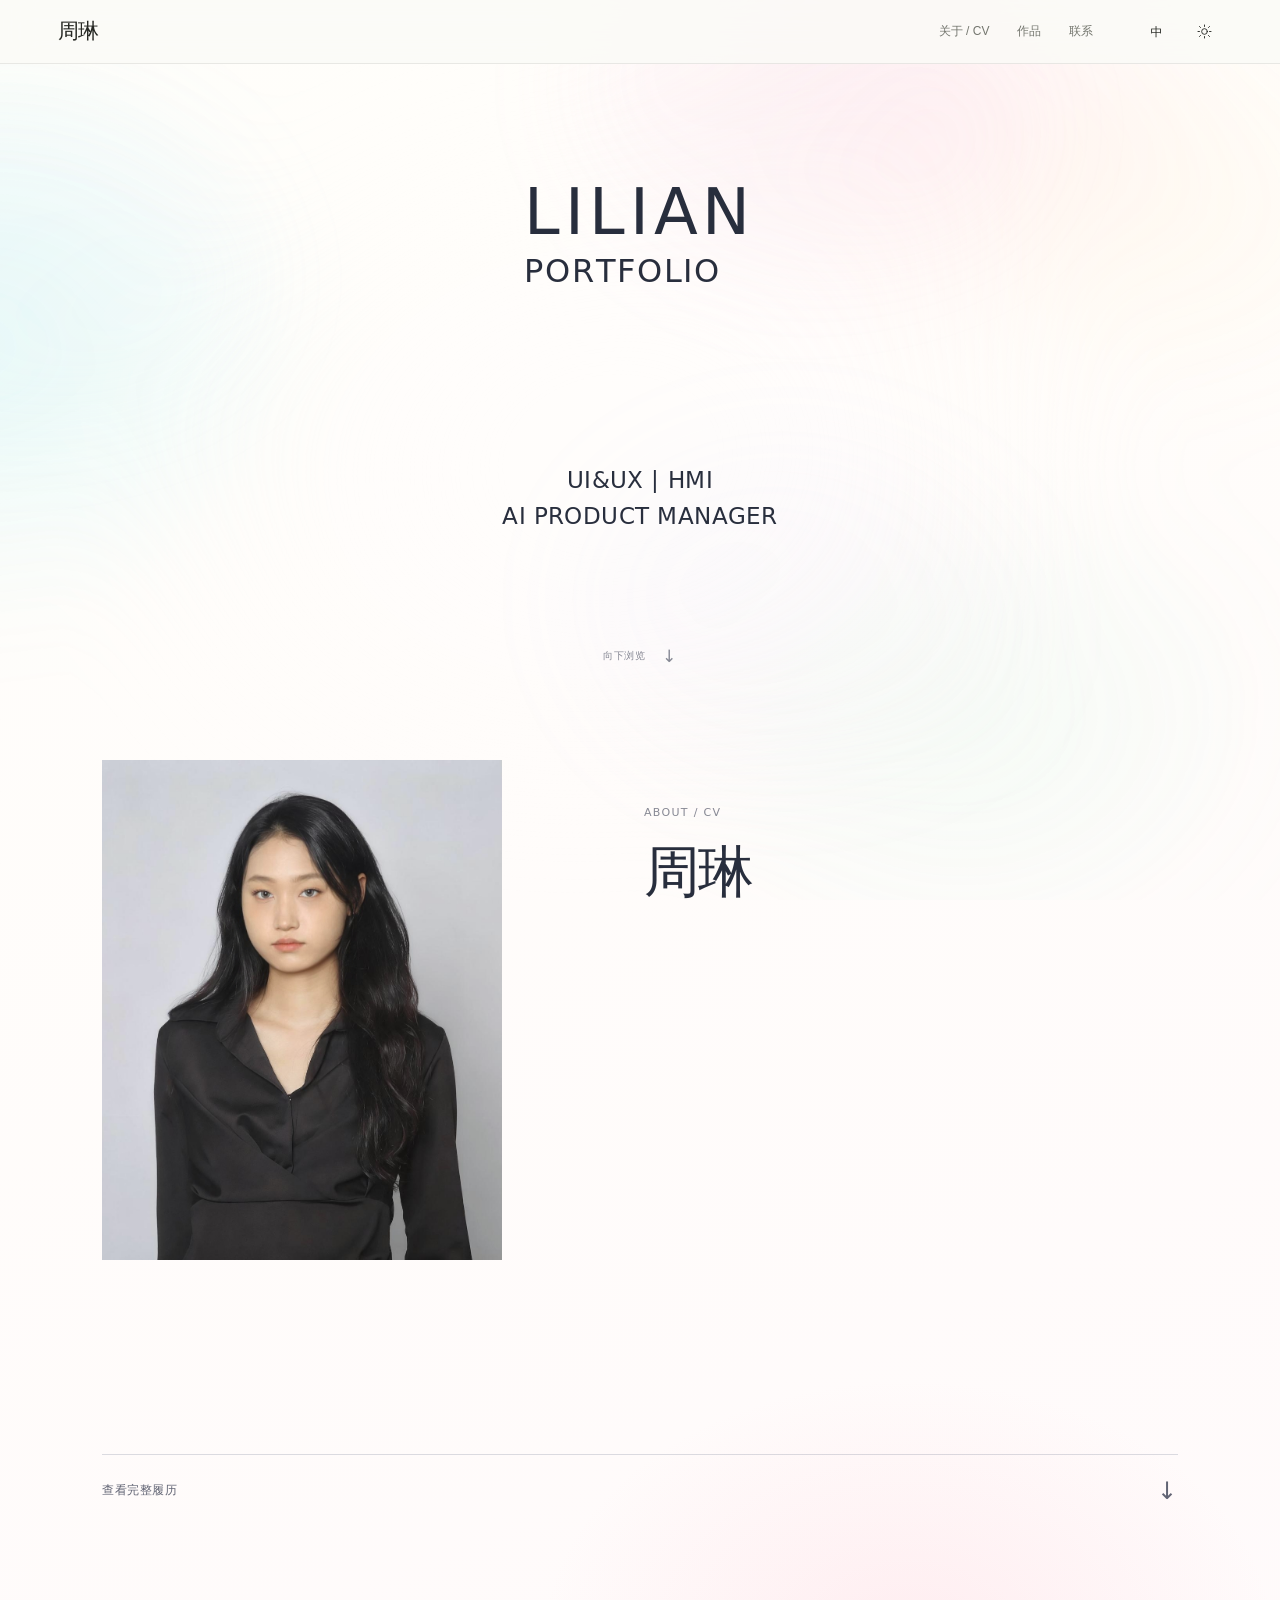
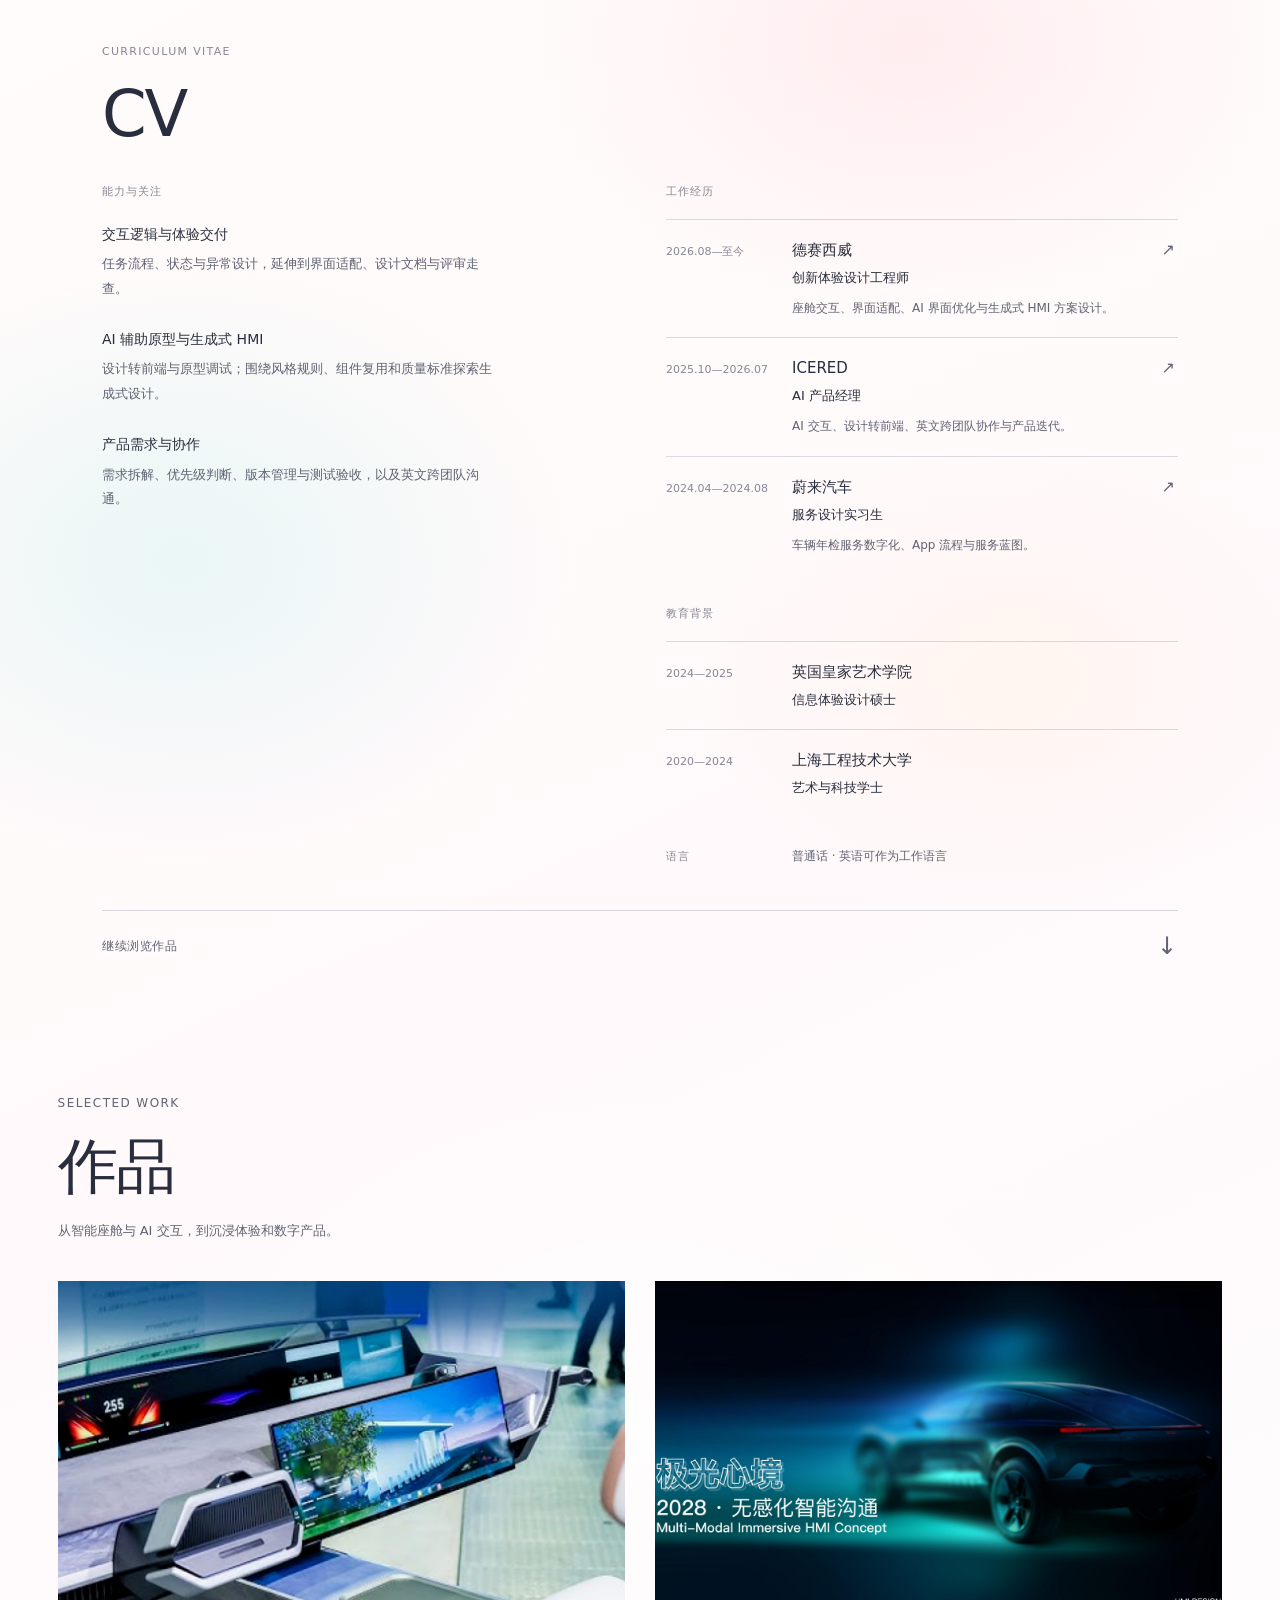
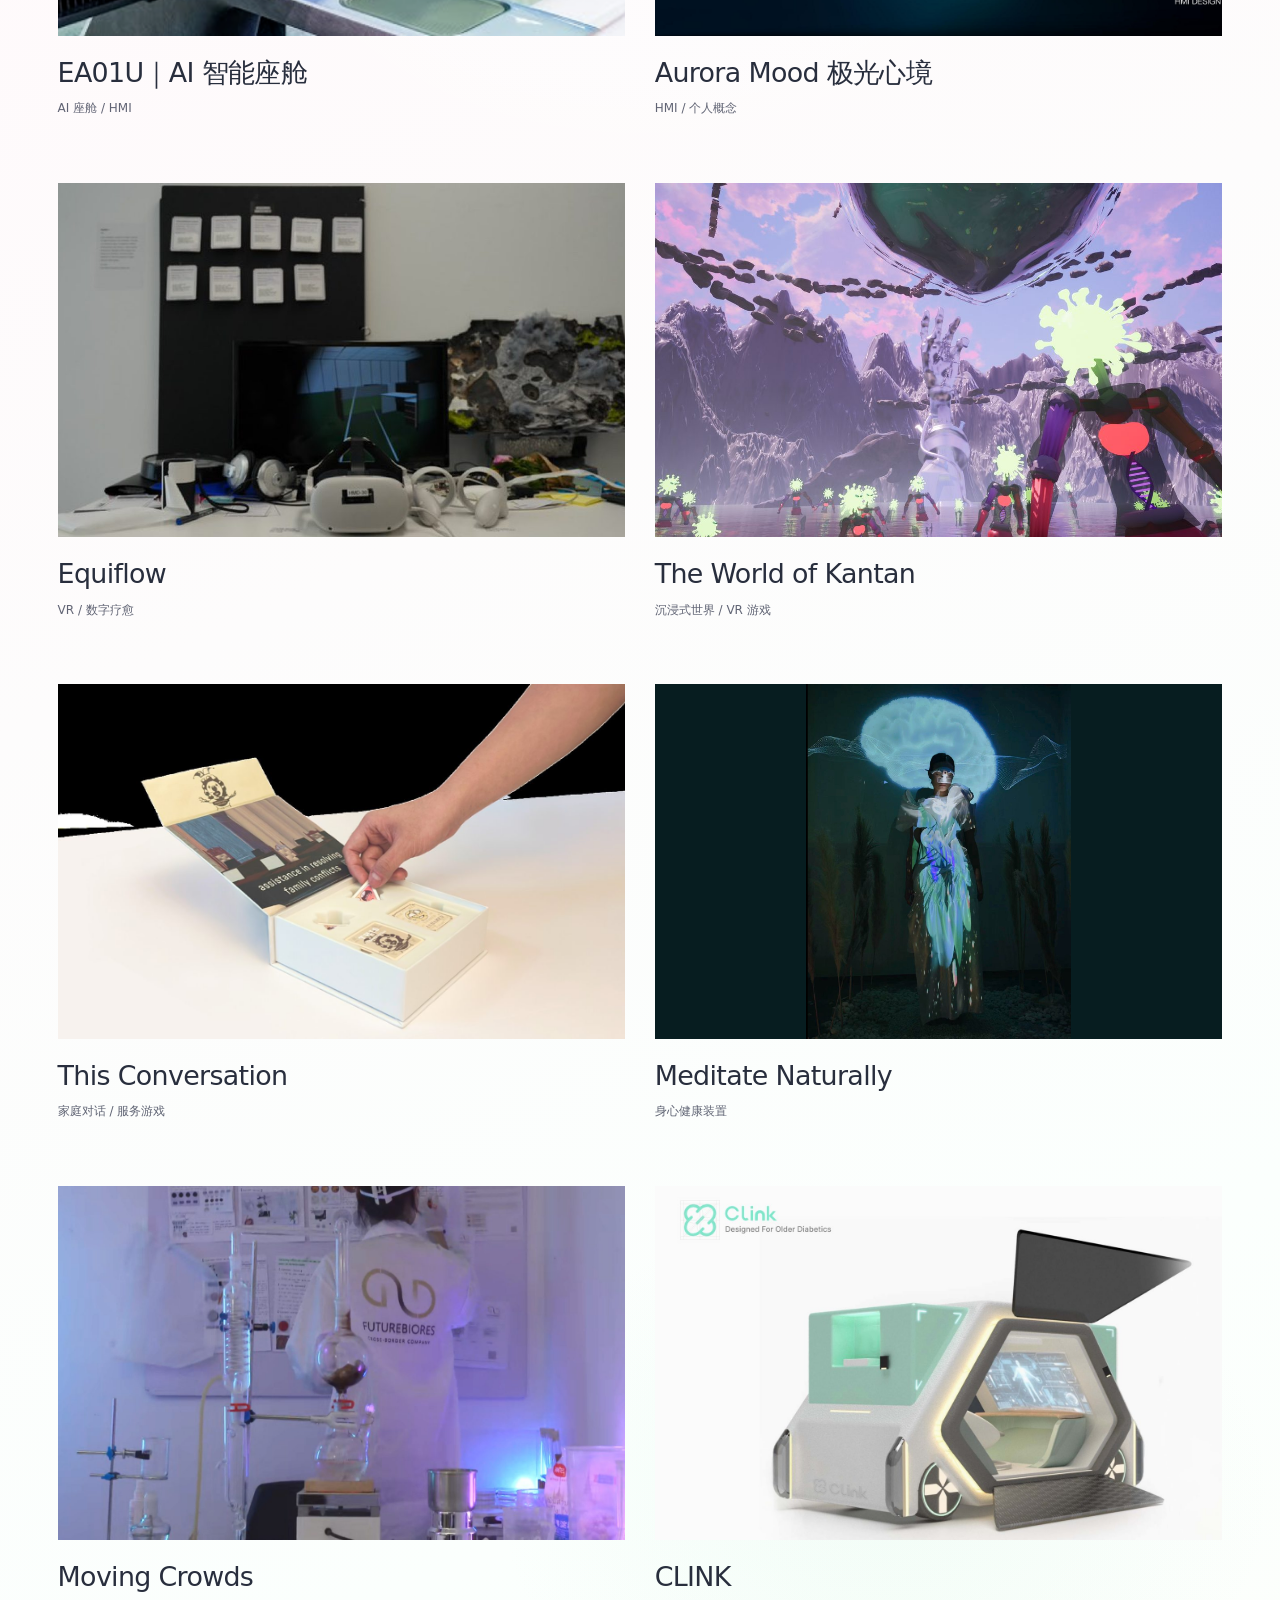
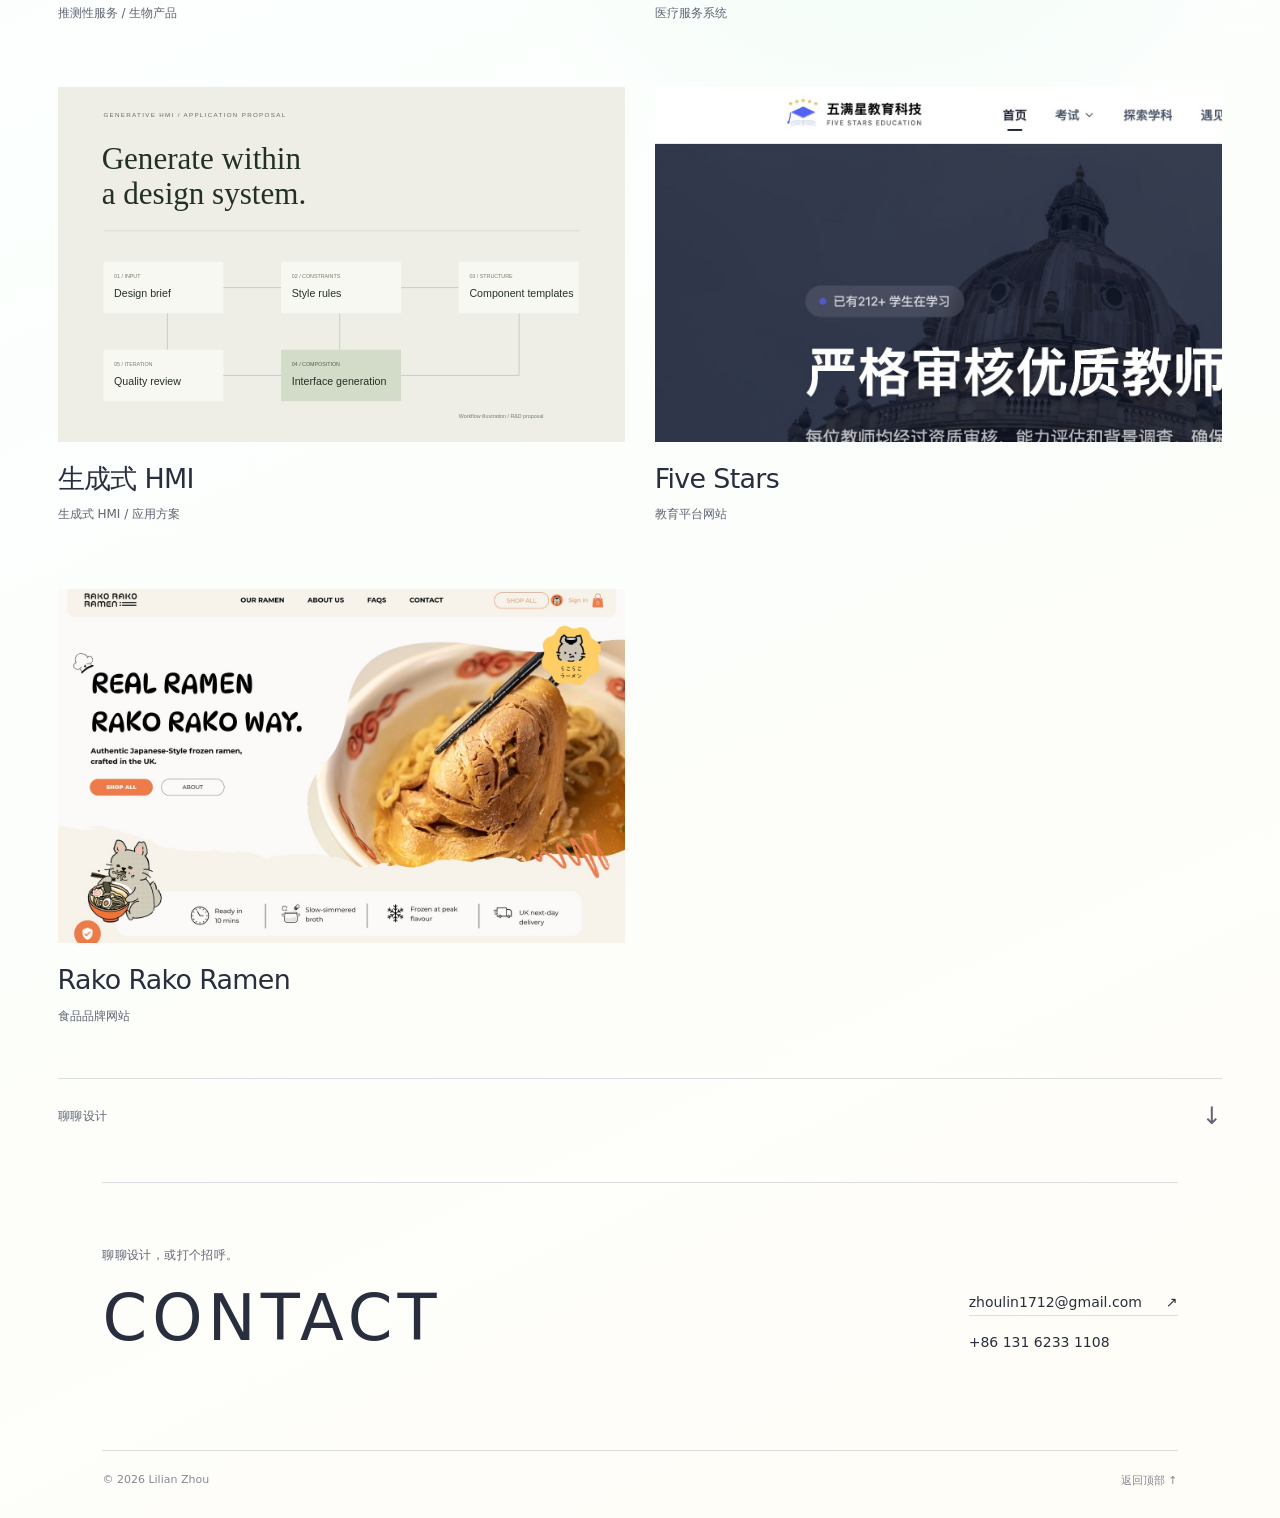
==== commit d46d7da8: "Merge project sections into one image-led work gallery Replace the separate featured projects, galle" ====
--- a/index.html
+++ b/index.html
@@ -14,7 +14,7 @@
     <link rel="stylesheet" href="click-feedback.css?v=pointer-polish-20261022">
     <link rel="stylesheet" href="cv-layout.css?v=cv-pages-20261023">
     <link rel="stylesheet" href="section-navigation.css?v=cv-pages-20261023">
-  <link rel="stylesheet" href="global-header.css?v=nav-refined-20261023"></head>
+  <link rel="stylesheet" href="global-header.css?v=nav-refined-20261023"><link rel="stylesheet" href="work-gallery.css?v=work-gallery-20261023"></head>
   <body data-nav-context="home" data-theme="light" class="portfolio-home" data-active-section="home">
     <a class="skip-link" href="#project" data-i18n="nav.skip">跳至作品</a>
     <div class="ambient" aria-hidden="true"><span class="glow glow-a"></span><span class="glow glow-b"></span><span class="glow glow-c"></span></div>
@@ -22,9 +22,8 @@
   <div class="global-header-inner">
     <a class="global-brand" href="#home" data-section-link aria-label="周琳 · 首页">周琳</a>
     <nav class="global-nav" id="global-navigation" aria-label="主导航">
+        <a href="#about" data-nav="about" data-section-link>关于 / CV</a>
         <a href="#project" data-nav="work" data-section-link>作品</a>
-        <a href="#about" data-nav="about" data-section-link>关于 / CV</a>
-        <a href="#gallery" data-nav="gallery" data-section-link>探索</a>
         <a href="#contact" data-nav="contact" data-section-link>联系</a>
     </nav>
     <div class="global-controls">
@@ -103,20 +102,18 @@
 </section>
 
 
-      <section class="section portfolio-projects" id="project" aria-labelledby="project-title" data-page>
-        <div class="section-heading reveal"><span class="small-name">SELECTED WORKS</span><h2 id="project-title">PROJECT</h2></div>
-        <div class="selected-pair" id="featuredCases"></div>
-      </section>
-
-      <section class="section gallery portfolio-gallery" id="gallery" aria-labelledby="gallery-title" data-page>
-        <div class="gallery-head reveal"><div class="section-heading"><span class="small-name">EXPERIMENTS &amp; EXPLORATIONS</span><h2 id="gallery-title">GALLERY</h2></div><div class="gallery-navigation"><span data-i18n="gallery.hint">拖动浏览</span><button type="button" data-gallery-prev aria-label="上一个作品" data-i18n-aria="gallery.previous">←</button><button type="button" data-gallery-next aria-label="下一个作品" data-i18n-aria="gallery.next">→</button></div></div>
-        <div class="gallery-carousel" id="projectGallery" tabindex="0" role="region" aria-label="作品图库，可使用左右方向键浏览" data-i18n-aria="gallery.aria"></div>
-        <details class="project-index"><summary><span data-i18n="project.archive">浏览项目目录</span><span class="index-toggle" aria-hidden="true">+</span></summary><div class="project-list" id="projectList"></div></details>
-      </section>
+      <section class="section portfolio-work" id="project" aria-labelledby="project-title" data-page>
+  <div class="work-section-heading">
+    <div><span class="small-name">SELECTED WORK</span><h2 id="project-title" data-zh="作品" data-en="Work">作品</h2></div>
+    <p data-zh="从智能座舱与 AI 交互，到沉浸体验和数字产品。" data-en="From AI cockpit interaction to immersive experiences and digital products.">从智能座舱与 AI 交互，到沉浸体验和数字产品。</p>
+  </div>
+  <div class="work-gallery-grid" id="workGallery"></div>
+  <a class="section-next work-section-next" href="#contact" data-section-link><span data-zh="聊聊设计" data-en="Let’s talk design">聊聊设计</span><span aria-hidden="true">↓</span></a>
+</section>
 
       <section class="section portfolio-contact" id="contact" aria-labelledby="contact-title" data-page><div class="section-heading"><span class="small-name" data-i18n="contact.kicker">聊聊设计，或打个招呼。</span><h2 id="contact-title">CONTACT</h2></div><div class="contact-copy"><a class="text-link" href="mailto:zhoulin1712@gmail.com">zhoulin1712@gmail.com <span aria-hidden="true">↗</span></a><a href="tel:+8613162331108">+86 131 6233 1108</a></div></section>
     </main>
-    <nav class="section-pager" aria-label="分屏导航"><span>01 / 06</span><a href="#about" data-section-link aria-label="浏览下一屏">↓</a></nav>
+    <nav class="section-pager" aria-label="分屏导航"><span>01 / 05</span><a href="#about" data-section-link aria-label="浏览下一屏">↓</a></nav>
     <footer class="portfolio-footer"><span>© 2026 Lilian Zhou</span><a href="#home" data-i18n="footer.top">返回顶部 ↑</a></footer>
     <script src="project-data.js?v=portfolio-20261022"></script>
     <script src="ea01u-data.js?v=portfolio-20261022"></script>
@@ -125,6 +122,7 @@
     <script src="ambient.js?v=pointer-polish-20261022"></script>
     <script src="header-behavior.js?v=header-20261022"></script>
     <script src="click-feedback.js?v=pointer-polish-20261022"></script>
-    <script src="section-navigation.js?v=nav-unified-20261023"></script>
-  <script src="global-header.js?v=names-20261023"></script></body>
+    <script src="work-gallery.js?v=work-gallery-20261023"></script>
+    <script src="section-navigation.js?v=work-gallery-20261023"></script>
+  <script src="global-header.js?v=work-gallery-20261023"></script></body>
 </html>
--- a/work-gallery.css
+++ b/work-gallery.css
@@ -0,0 +1,223 @@
+/* One image-led work collection. The retained cover and CV are unaffected. */
+.portfolio-home .portfolio-work {
+  width: min(1440px, calc(100% - clamp(24px, 4.5vw, 68px) * 2));
+  margin: clamp(76px, 8vw, 118px) auto 0;
+  padding-top: 0;
+  padding-bottom: 28px;
+}
+
+.portfolio-home .portfolio-work .work-section-heading {
+  margin-bottom: 38px;
+}
+
+.portfolio-home .portfolio-work .work-section-heading h2 {
+  margin: 0;
+  color: var(--text);
+  font-family: var(--font-display);
+  font-size: clamp(40px, 4.7vw, 64px);
+  font-weight: 300;
+  line-height: 1.15;
+  letter-spacing: -.025em;
+}
+
+.portfolio-home .portfolio-work .work-section-heading p,
+.portfolio-home .portfolio-work .work-gallery-intro {
+  max-width: 620px;
+  margin: 17px 0 0;
+  color: var(--text-soft);
+  font-size: 13px;
+  font-weight: 400;
+  line-height: 1.9;
+}
+
+.portfolio-home .work-gallery-grid {
+  display: grid;
+  grid-template-columns: repeat(2, minmax(0, 1fr));
+  align-items: start;
+  gap: clamp(46px, 5vw, 72px) clamp(22px, 2.3vw, 34px);
+}
+
+.portfolio-home .work-gallery-card {
+  display: block;
+  min-width: 0;
+  padding: 0;
+  margin: 0;
+  border: 0;
+  border-radius: 0;
+  background: transparent;
+  color: var(--text);
+  text-decoration: none;
+  cursor: pointer;
+  -webkit-tap-highlight-color: rgba(62, 77, 98, .12);
+}
+
+.portfolio-home .work-gallery-visual {
+  position: relative;
+  display: block;
+  width: 100%;
+  aspect-ratio: 16 / 10;
+  margin: 0;
+  overflow: hidden;
+  isolation: isolate;
+  background: var(--work-mat-color, var(--media-bg, #e7e8e5));
+}
+
+.portfolio-home .work-gallery-visual img {
+  display: block;
+  width: 100%;
+  height: 100%;
+  max-width: none;
+  margin: 0;
+  object-fit: cover;
+  object-position: var(--work-image-position, 50% 50%);
+  transform: scale(1);
+  transition: transform 600ms cubic-bezier(.2, .65, .3, 1);
+}
+
+.portfolio-home .work-gallery-card.is-contain .work-gallery-visual img {
+  object-fit: contain;
+}
+
+.portfolio-home .work-gallery-visual::after {
+  position: absolute;
+  inset: 0;
+  z-index: 1;
+  background: linear-gradient(180deg, transparent 44%, rgba(8, 13, 16, .12) 68%, rgba(8, 13, 16, .65));
+  content: "";
+  opacity: 0;
+  pointer-events: none;
+  transition: opacity 220ms ease;
+}
+
+.portfolio-home .work-gallery-cta {
+  position: absolute;
+  right: 24px;
+  bottom: 22px;
+  left: 24px;
+  z-index: 2;
+  display: flex;
+  align-items: center;
+  justify-content: space-between;
+  gap: 20px;
+  color: #fff;
+  font-family: var(--font-body);
+  font-size: 12px;
+  font-weight: 400;
+  line-height: 1.5;
+  letter-spacing: .025em;
+  opacity: 0;
+  transform: translateY(5px);
+  pointer-events: none;
+  transition: opacity 220ms ease, transform 220ms ease;
+}
+
+.portfolio-home .work-gallery-cta svg {
+  flex: 0 0 22px;
+  width: 22px;
+  height: 22px;
+  fill: none;
+  stroke: currentColor;
+  stroke-width: 1.3;
+  stroke-linecap: round;
+  stroke-linejoin: round;
+}
+
+.portfolio-home .work-gallery-caption {
+  display: grid;
+  grid-template-columns: minmax(0, 1fr) auto;
+  gap: 7px 18px;
+  padding-top: 19px;
+}
+
+.portfolio-home .work-gallery-title {
+  grid-column: 1;
+  min-width: 0;
+  margin: 0;
+  color: var(--text);
+  font-family: var(--font-display);
+  font-size: clamp(23px, 2.1vw, 29px);
+  font-weight: 350;
+  line-height: 1.35;
+  letter-spacing: -.025em;
+  overflow-wrap: break-word;
+}
+
+.portfolio-home .work-gallery-kind {
+  grid-column: 1;
+  margin: 0;
+  color: var(--text-soft);
+  font-family: var(--font-body);
+  font-size: 12px;
+  font-weight: 400;
+  line-height: 1.7;
+}
+
+.portfolio-home .work-gallery-card-arrow {
+  display: none;
+  grid-column: 2;
+  grid-row: 1 / 3;
+  align-self: center;
+  color: var(--text-soft);
+  font-size: 23px;
+  font-weight: 300;
+  line-height: 1;
+}
+
+.portfolio-home .work-gallery-card:focus-visible {
+  outline: 2px solid var(--text);
+  outline-offset: 8px;
+}
+
+.portfolio-home .work-gallery-card:focus-visible .work-gallery-visual::after,
+.portfolio-home .work-gallery-card:focus-visible .work-gallery-cta {
+  opacity: 1;
+}
+
+.portfolio-home .work-gallery-card:focus-visible .work-gallery-cta { transform: none; }
+.portfolio-home .work-gallery-card:focus-visible .work-gallery-visual img { transform: scale(1.02); }
+
+@media (hover: hover) {
+  .portfolio-home .work-gallery-card:hover .work-gallery-visual img { transform: scale(1.02); }
+  .portfolio-home .work-gallery-card:hover .work-gallery-visual::after,
+  .portfolio-home .work-gallery-card:hover .work-gallery-cta { opacity: 1; }
+  .portfolio-home .work-gallery-card:hover .work-gallery-cta { transform: none; }
+}
+
+@media (max-width: 760px) {
+  .portfolio-home .portfolio-work {
+    width: calc(100% - 44px);
+    margin-top: 70px;
+    padding-bottom: 12px;
+  }
+  .portfolio-home .portfolio-work .work-section-heading { margin-bottom: 28px; }
+  .portfolio-home .portfolio-work .work-section-heading h2 { font-size: 40px; }
+  .portfolio-home .portfolio-work .work-section-heading p,
+  .portfolio-home .portfolio-work .work-gallery-intro { font-size: 12px; }
+  .portfolio-home .work-gallery-grid { grid-template-columns: 1fr; gap: 39px; }
+  .portfolio-home .work-gallery-caption { gap: 5px 18px; padding-top: 15px; }
+  .portfolio-home .work-gallery-title { font-size: clamp(22px, 5.5vw, 27px); }
+  .portfolio-home .work-gallery-kind { font-size: 11px; }
+  .portfolio-home .work-gallery-card-arrow { display: block; }
+  .portfolio-home .work-gallery-cta { right: 18px; bottom: 16px; left: 18px; font-size: 11px; }
+  .portfolio-home .work-gallery-visual::after { opacity: .62; }
+  .portfolio-home .work-gallery-cta { opacity: 1; transform: none; }
+}
+
+@media (hover: none), (pointer: coarse) {
+  .portfolio-home .work-gallery-visual::after { opacity: .62; }
+  .portfolio-home .work-gallery-cta { opacity: 1; transform: none; }
+  .portfolio-home .work-gallery-card-arrow { display: block; }
+}
+
+@media (max-width: 380px) {
+  .portfolio-home .portfolio-work { width: calc(100% - 36px); }
+  .portfolio-home .work-gallery-title { font-size: 22px; }
+}
+
+@media (prefers-reduced-motion: reduce) {
+  .portfolio-home .work-gallery-visual img,
+  .portfolio-home .work-gallery-visual::after,
+  .portfolio-home .work-gallery-cta { transition: none; }
+  .portfolio-home .work-gallery-card:hover .work-gallery-visual img,
+  .portfolio-home .work-gallery-card:focus-visible .work-gallery-visual img { transform: none; }
+}
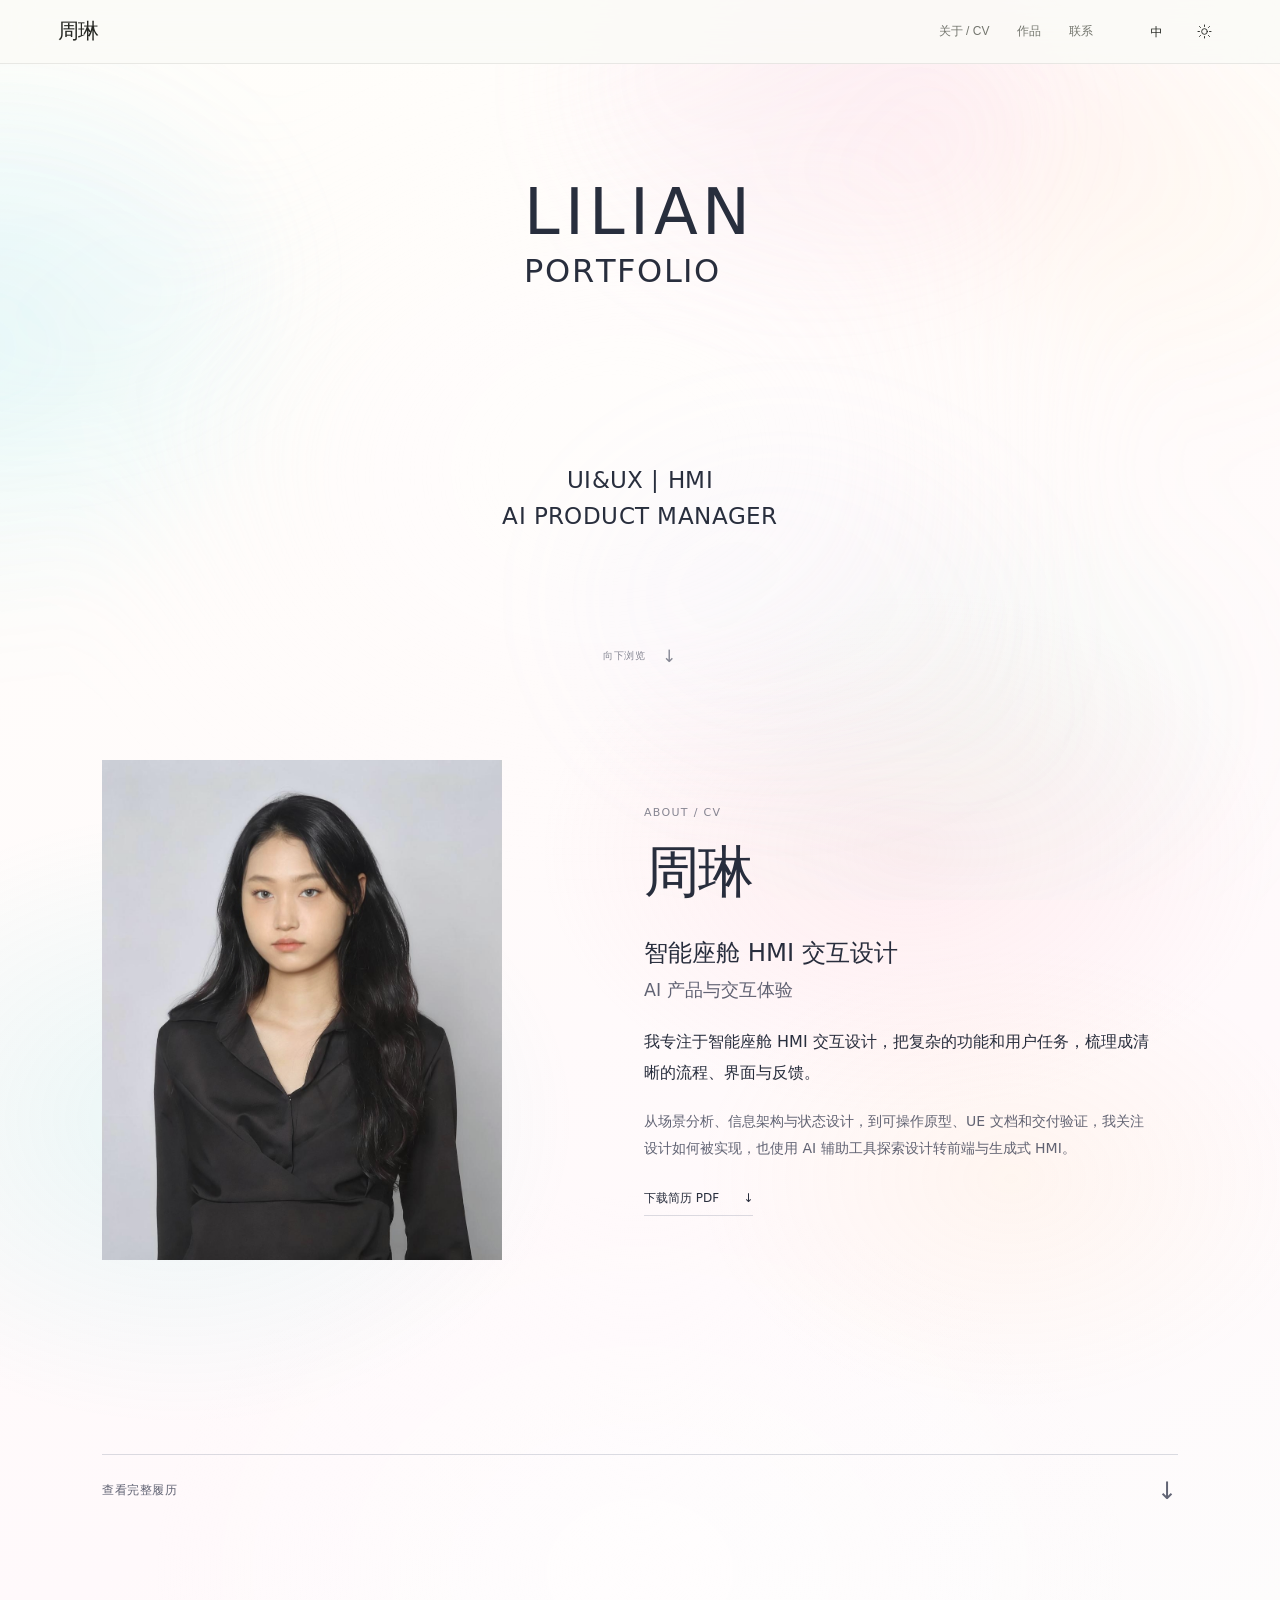
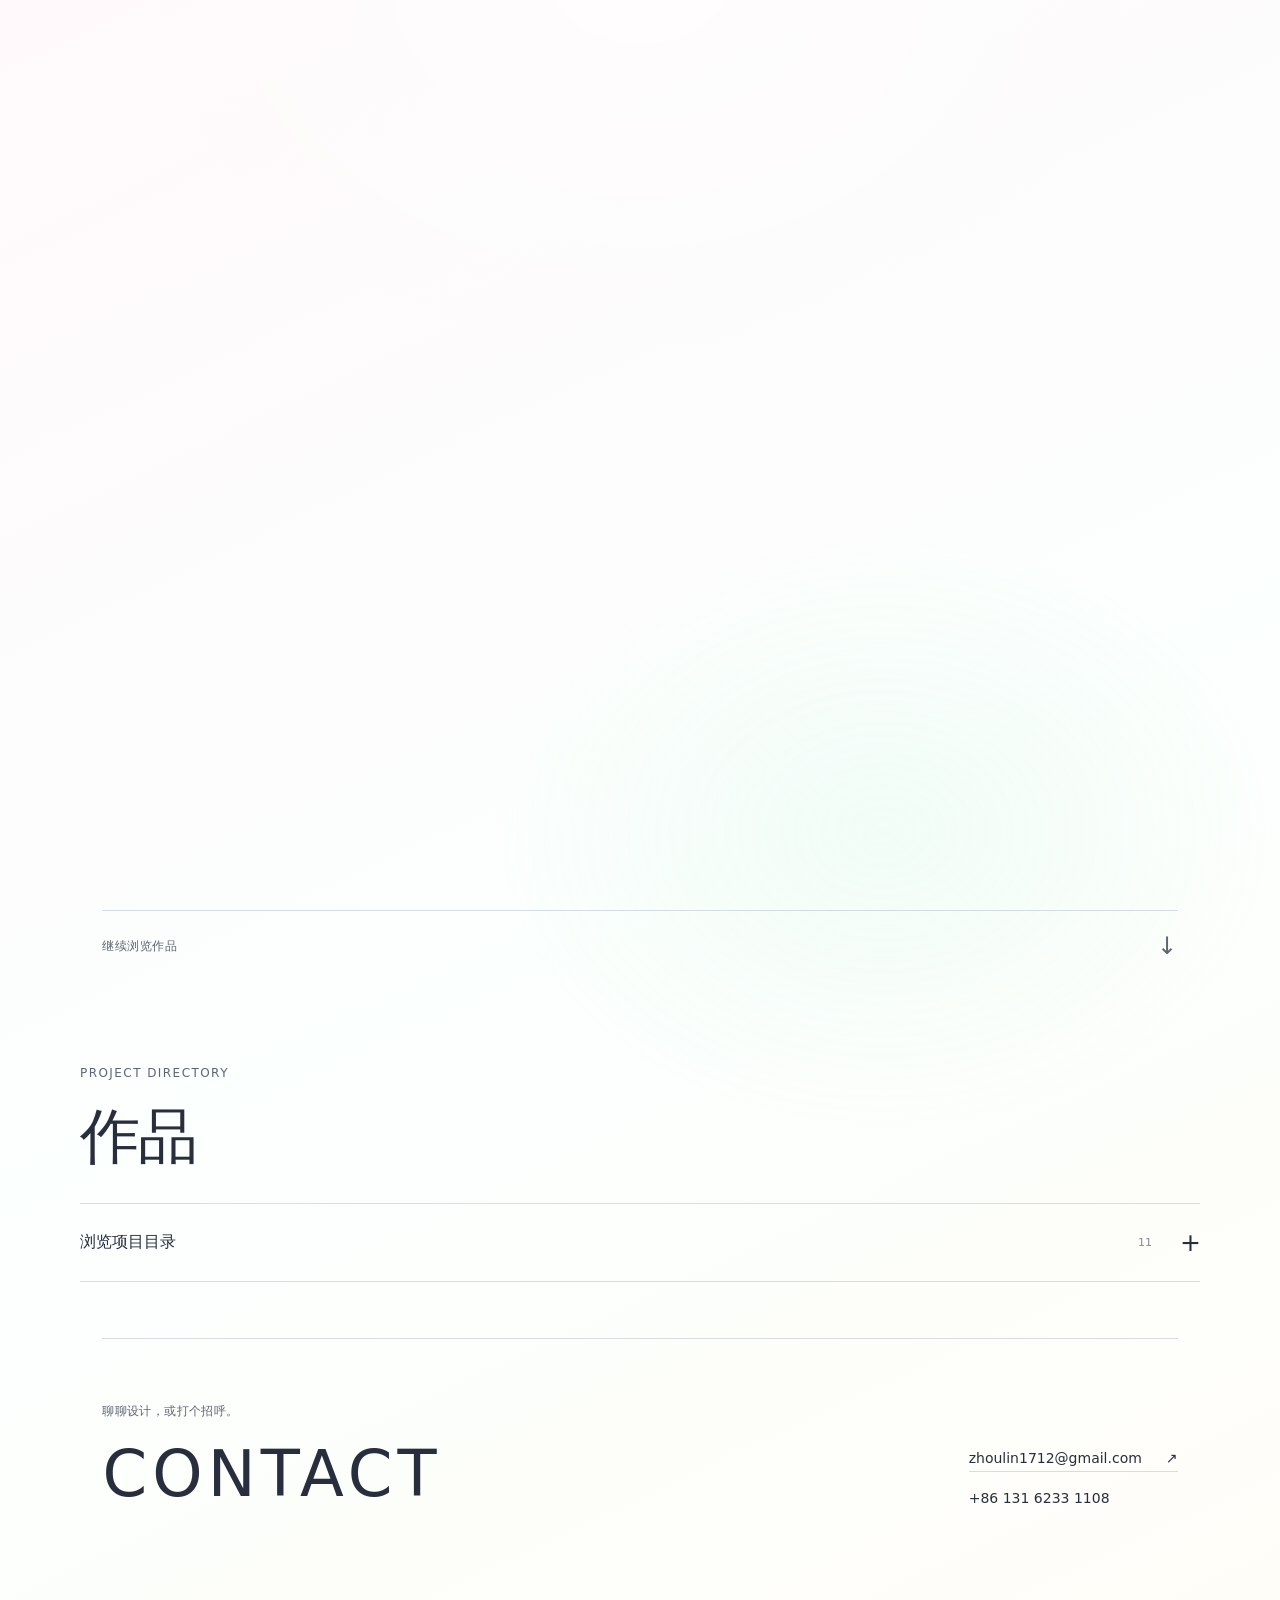
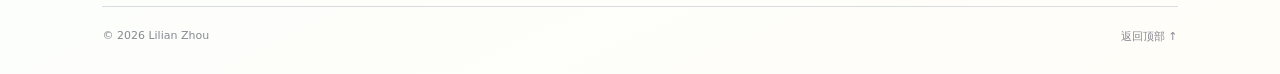
==== commit 14a453e0: "Separate homepage project directory from full-image work gallery Keep a collapsible 11-project text " ====
--- a/index.html
+++ b/index.html
@@ -14,7 +14,7 @@
     <link rel="stylesheet" href="click-feedback.css?v=pointer-polish-20261022">
     <link rel="stylesheet" href="cv-layout.css?v=cv-pages-20261023">
     <link rel="stylesheet" href="section-navigation.css?v=cv-pages-20261023">
-  <link rel="stylesheet" href="global-header.css?v=nav-refined-20261023"><link rel="stylesheet" href="work-gallery.css?v=work-gallery-20261023"></head>
+  <link rel="stylesheet" href="global-header.css?v=nav-refined-20261023"><link rel="stylesheet" href="project-directory.css?v=work-entry-20261023"></head>
   <body data-nav-context="home" data-theme="light" class="portfolio-home" data-active-section="home">
     <a class="skip-link" href="#project" data-i18n="nav.skip">跳至作品</a>
     <div class="ambient" aria-hidden="true"><span class="glow glow-a"></span><span class="glow glow-b"></span><span class="glow glow-c"></span></div>
@@ -23,7 +23,7 @@
     <a class="global-brand" href="#home" data-section-link aria-label="周琳 · 首页">周琳</a>
     <nav class="global-nav" id="global-navigation" aria-label="主导航">
         <a href="#about" data-nav="about" data-section-link>关于 / CV</a>
-        <a href="#project" data-nav="work" data-section-link>作品</a>
+        <a href="work.html" data-nav="work">作品</a>
         <a href="#contact" data-nav="contact" data-section-link>联系</a>
     </nav>
     <div class="global-controls">
@@ -102,13 +102,12 @@
 </section>
 
 
-      <section class="section portfolio-work" id="project" aria-labelledby="project-title" data-page>
-  <div class="work-section-heading">
-    <div><span class="small-name">SELECTED WORK</span><h2 id="project-title" data-zh="作品" data-en="Work">作品</h2></div>
-    <p data-zh="从智能座舱与 AI 交互，到沉浸体验和数字产品。" data-en="From AI cockpit interaction to immersive experiences and digital products.">从智能座舱与 AI 交互，到沉浸体验和数字产品。</p>
-  </div>
-  <div class="work-gallery-grid" id="workGallery"></div>
-  <a class="section-next work-section-next" href="#contact" data-section-link><span data-zh="聊聊设计" data-en="Let’s talk design">聊聊设计</span><span aria-hidden="true">↓</span></a>
+      <section class="section portfolio-directory" id="project" aria-labelledby="project-title" data-page>
+  <div class="directory-heading"><span class="small-name">PROJECT DIRECTORY</span><h2 id="project-title" data-zh="作品" data-en="Work">作品</h2></div>
+  <details class="project-directory" id="projectDirectory">
+    <summary><span data-zh="浏览项目目录" data-en="Browse project directory">浏览项目目录</span><span class="directory-summary-end"><span class="directory-count" aria-hidden="true">11</span><span class="directory-toggle" aria-hidden="true">+</span></span></summary>
+    <div class="project-directory-list" id="projectDirectoryList"></div>
+  </details>
 </section>
 
       <section class="section portfolio-contact" id="contact" aria-labelledby="contact-title" data-page><div class="section-heading"><span class="small-name" data-i18n="contact.kicker">聊聊设计，或打个招呼。</span><h2 id="contact-title">CONTACT</h2></div><div class="contact-copy"><a class="text-link" href="mailto:zhoulin1712@gmail.com">zhoulin1712@gmail.com <span aria-hidden="true">↗</span></a><a href="tel:+8613162331108">+86 131 6233 1108</a></div></section>
@@ -122,7 +121,7 @@
     <script src="ambient.js?v=pointer-polish-20261022"></script>
     <script src="header-behavior.js?v=header-20261022"></script>
     <script src="click-feedback.js?v=pointer-polish-20261022"></script>
-    <script src="work-gallery.js?v=work-gallery-20261023"></script>
-    <script src="section-navigation.js?v=work-gallery-20261023"></script>
-  <script src="global-header.js?v=work-gallery-20261023"></script></body>
+    <script src="project-directory.js?v=work-entry-20261023"></script>
+    <script src="section-navigation.js?v=work-entry-20261023"></script>
+  <script src="global-header.js?v=work-entry-20261023"></script></body>
 </html>
--- a/project-directory.css
+++ b/project-directory.css
@@ -0,0 +1,20 @@
+.portfolio-home .portfolio-directory { width:min(1120px,calc(100% - clamp(24px,4.5vw,68px)*2)); margin:72px auto 0; padding:0 0 56px; }
+.portfolio-home .directory-heading { margin-bottom:32px; }
+.portfolio-home .directory-heading h2 { margin:0; font-family:var(--font-display); font-size:clamp(40px,4.7vw,64px); font-weight:300; line-height:1.15; letter-spacing:-.025em; }
+.project-directory { border-block:1px solid var(--line); }
+.project-directory summary { display:flex; align-items:center; justify-content:space-between; gap:24px; padding:26px 0; list-style:none; cursor:pointer; color:var(--text); font-size:16px; font-weight:400; }
+.project-directory summary::-webkit-details-marker { display:none; }
+.directory-summary-end { display:flex; align-items:center; gap:28px; }
+.directory-count { color:var(--text-faint); font-size:11px; font-variant-numeric:tabular-nums; }
+.directory-toggle { display:block; width:20px; font-size:25px; font-weight:300; line-height:1; transition:transform 180ms ease; }
+.project-directory[open] .directory-toggle { transform:rotate(45deg); }
+.project-directory-list { padding-bottom:10px; }
+.directory-project { display:grid; grid-template-columns:28px minmax(0,1fr) minmax(170px,.6fr) 22px; align-items:center; gap:20px; padding:20px 0; border-top:1px solid var(--line); text-decoration:none; color:var(--text); }
+.directory-number { color:var(--text-faint); font-size:10px; font-variant-numeric:tabular-nums; }
+.directory-title { font-size:16px; font-weight:400; line-height:1.5; }
+.directory-kind { color:var(--text-soft); font-size:11px; line-height:1.6; }
+.directory-arrow { color:var(--text-soft); font-size:20px; font-weight:300; transition:transform 180ms ease; }
+.directory-project:hover .directory-arrow { transform:translate(3px,-3px); }
+.project-directory summary:focus-visible,.directory-project:focus-visible { outline:2px solid currentColor; outline-offset:5px; }
+@media(max-width:760px) { .portfolio-home .portfolio-directory { width:calc(100% - 44px); margin-top:54px; padding-bottom:30px; } .directory-project { grid-template-columns:22px minmax(0,1fr) 20px; gap:6px 13px; padding:18px 0; } .directory-title { font-size:15px; } .directory-kind { grid-column:2; font-size:10px; } .directory-arrow { grid-column:3; grid-row:1/3; } .directory-number { align-self:start; padding-top:5px; } .project-directory summary { font-size:14px; padding-block:22px; } }
+@media(prefers-reduced-motion:reduce) { .directory-toggle,.directory-arrow { transition:none; } }
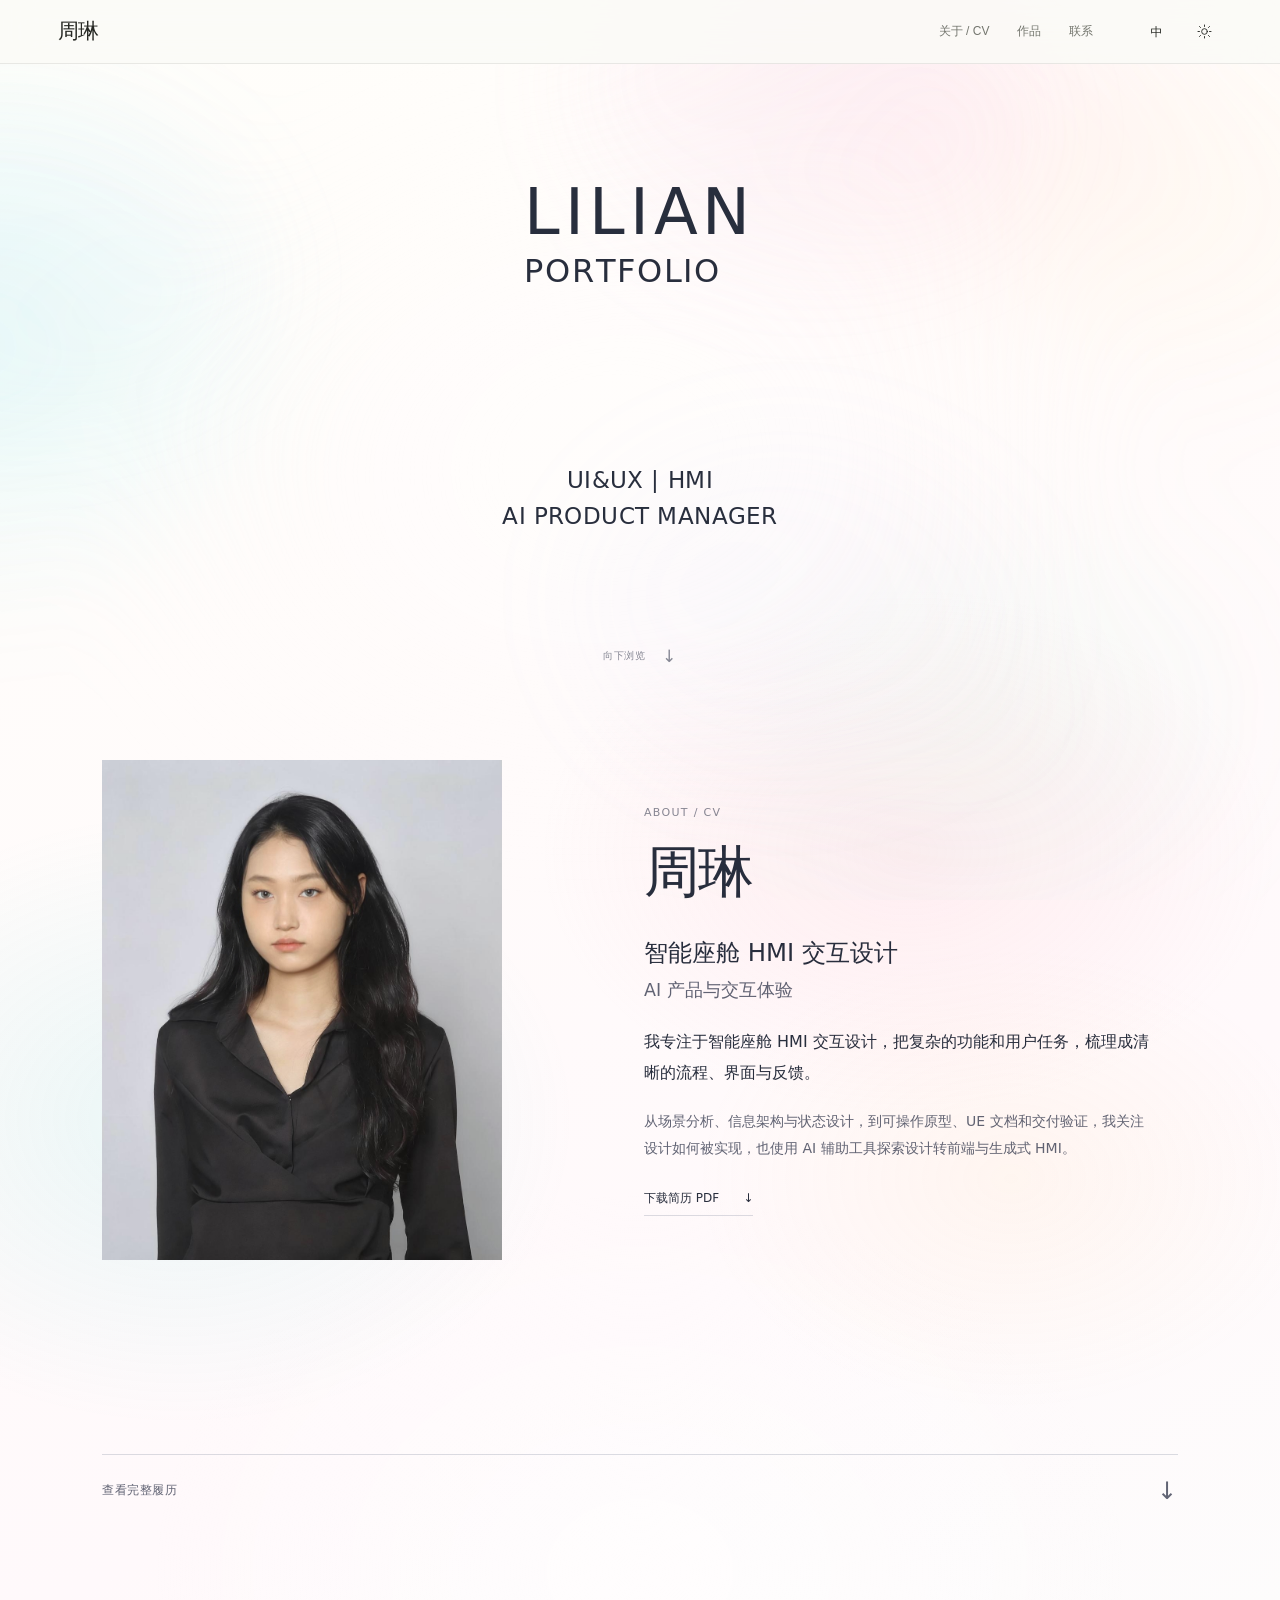
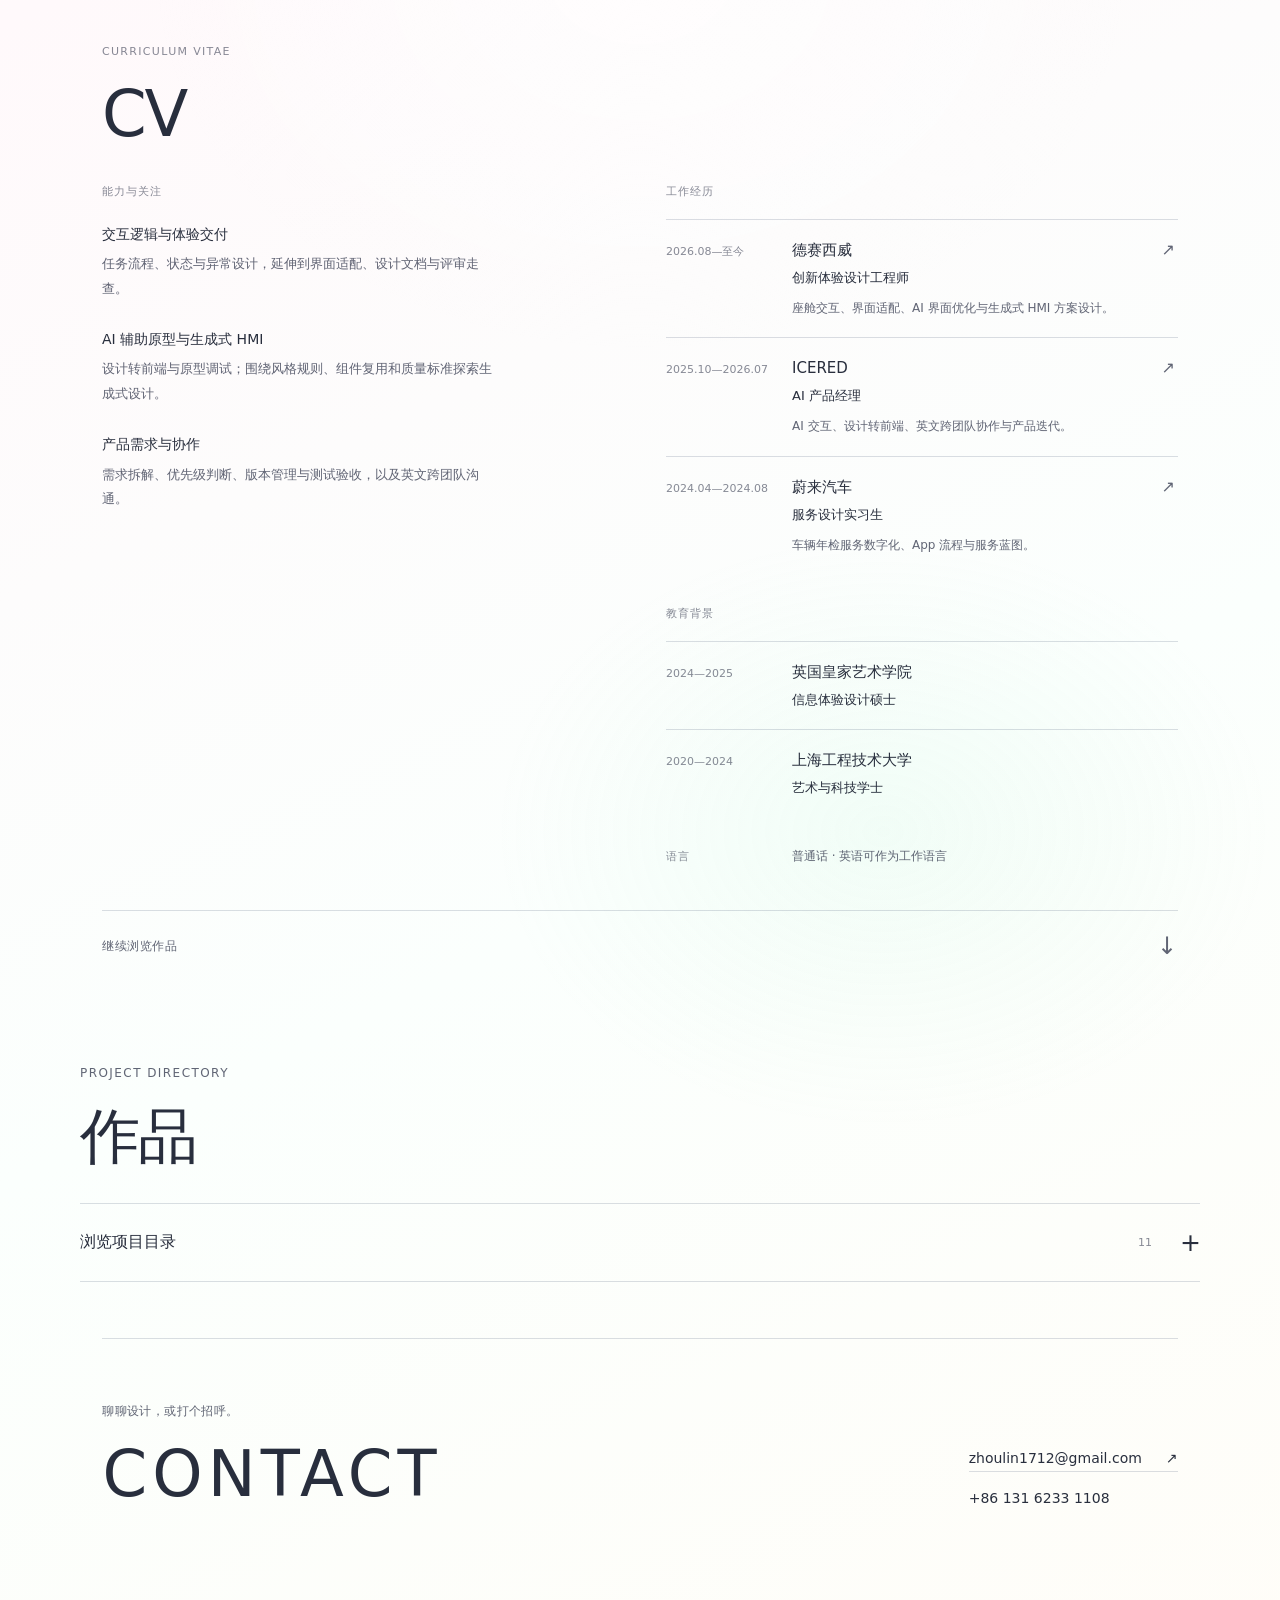
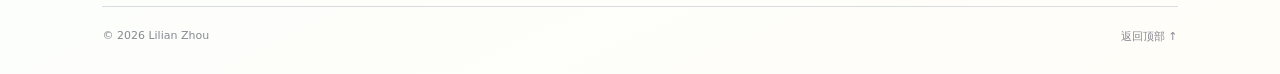
==== commit 17d8a9ad: "Refresh homepage directory navigation version" ====
--- a/index.html
+++ b/index.html
@@ -122,6 +122,6 @@
     <script src="header-behavior.js?v=header-20261022"></script>
     <script src="click-feedback.js?v=pointer-polish-20261022"></script>
     <script src="project-directory.js?v=work-entry-20261023"></script>
-    <script src="section-navigation.js?v=work-entry-20261023"></script>
+    <script src="section-navigation.js?v=work-entry-nav-20261023"></script>
   <script src="global-header.js?v=work-entry-20261023"></script></body>
-</html>+</html>
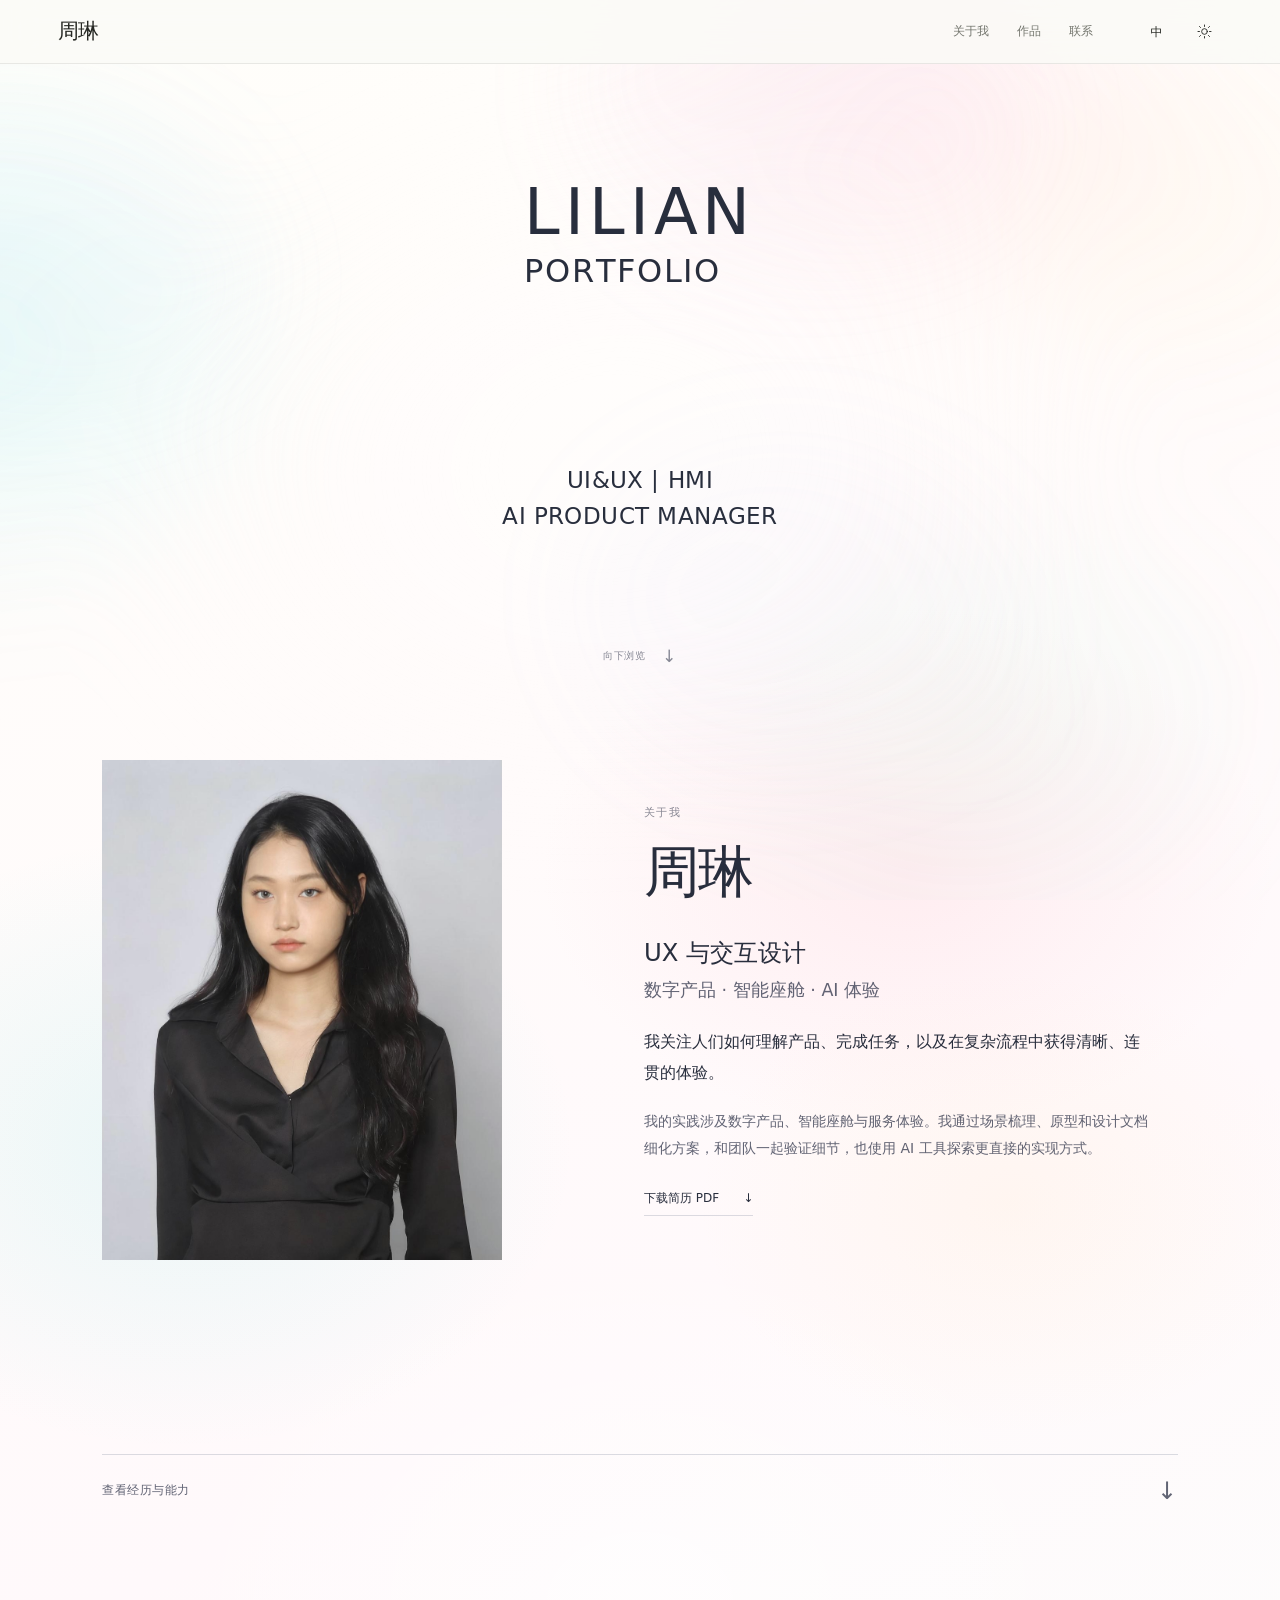
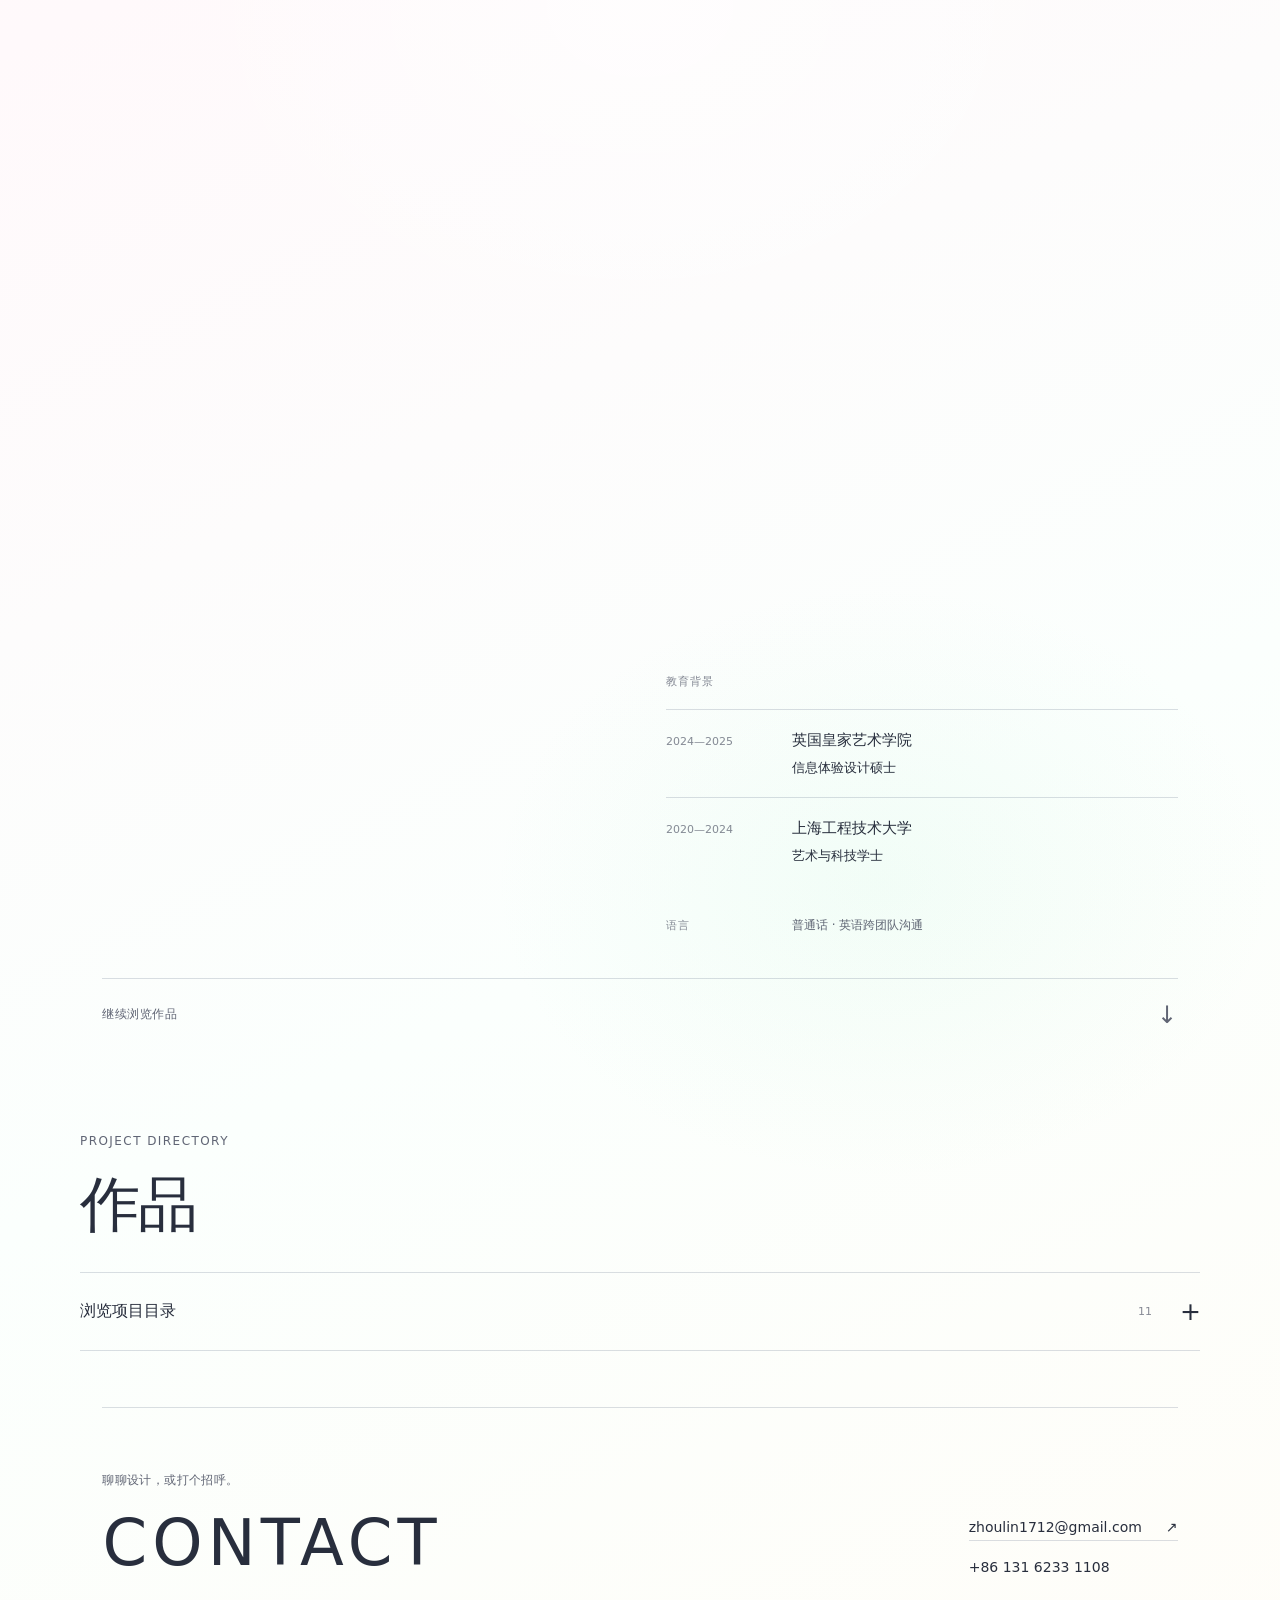
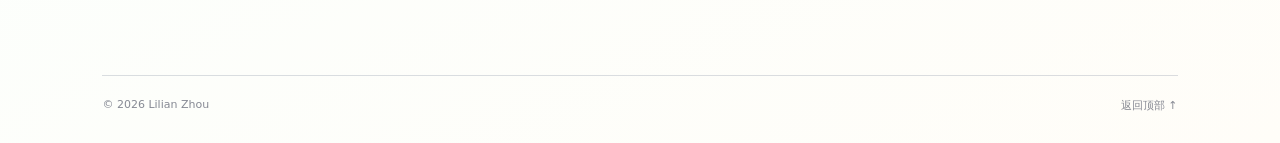
==== commit 8cc98d7e: "Unify About naming and refine profile content" ====
--- a/index.html
+++ b/index.html
@@ -3,7 +3,7 @@
   <head>
     <meta charset="utf-8">
     <meta name="viewport" content="width=device-width, initial-scale=1">
-    <meta name="description" content="周琳 Lilian Zhou 的个人作品集与 CV。智能座舱 HMI 交互设计、AI 产品体验、交互原型与设计交付。">
+    <meta name="description" content="周琳 Lilian Zhou 的 UX 与交互设计作品集，涵盖数字产品、智能座舱、AI 体验与服务设计。">
     <title>Lilian Portfolio — 周琳</title>
     <link rel="icon" type="image/png" href="assets/favicon.png?v=thermal-liquid-3">
     <link rel="apple-touch-icon" href="assets/favicon.png?v=thermal-liquid-3">
@@ -22,7 +22,7 @@
   <div class="global-header-inner">
     <a class="global-brand" href="#home" data-section-link aria-label="周琳 · 首页">周琳</a>
     <nav class="global-nav" id="global-navigation" aria-label="主导航">
-        <a href="#about" data-nav="about" data-section-link>关于 / CV</a>
+        <a href="#about" data-nav="about" data-section-link>关于我</a>
         <a href="work.html" data-nav="work">作品</a>
         <a href="#contact" data-nav="contact" data-section-link>联系</a>
     </nav>
@@ -51,41 +51,41 @@
     </figure>
     <div class="cv-intro-column">
       <div class="cv-identity reveal">
-        <span class="small-name">ABOUT / CV</span>
+        <span class="small-name" data-i18n="nav.about">关于我</span>
         <h2 id="about-title" data-person-name>周琳</h2>
       </div>
       <div class="profile-copy reveal">
-        <h3 class="profile-direction"><span data-i18n="about.direction1">智能座舱 HMI 交互设计</span><span data-i18n="about.direction2">AI 产品与交互体验</span></h3>
-        <p class="profile-lead" data-i18n="about.p2">我专注于智能座舱 HMI 交互设计，把复杂的功能和用户任务，梳理成清晰的流程、界面与反馈。</p>
-        <p data-i18n="about.p4">从场景分析、信息架构与状态设计，到可操作原型、UE 文档和交付验证，我关注设计如何被实现，也使用 AI 辅助工具探索设计转前端与生成式 HMI。</p>
+        <h3 class="profile-direction"><span data-i18n="about.direction1">UX 与交互设计</span><span data-i18n="about.direction2">数字产品 · 智能座舱 · AI 体验</span></h3>
+        <p class="profile-lead" data-i18n="about.p2">我关注人们如何理解产品、完成任务，以及在复杂流程中获得清晰、连贯的体验。</p>
+        <p data-i18n="about.p4">我的实践涉及数字产品、智能座舱与服务体验。我通过场景梳理、原型和设计文档细化方案，和团队一起验证细节，也使用 AI 工具探索更直接的实现方式。</p>
       </div>
       <a class="text-link resume-link cv-download reveal" href="assets/resume/zhoulin-hmi-resume.pdf" download><span data-i18n="about.resume">下载简历 PDF</span><span aria-hidden="true">↓</span></a>
     </div>
   </div>
-  <a class="section-next cv-next" href="#cv" data-section-link><span data-zh="查看完整履历" data-en="View full CV">查看完整履历</span><span aria-hidden="true">↓</span></a>
+  <a class="section-next cv-next" href="#cv" data-section-link><span data-zh="查看经历与能力" data-en="Explore experience &amp; skills">查看经历与能力</span><span aria-hidden="true">↓</span></a>
 </section>
 
 <section class="section portfolio-cv cv-screen cv-resume-screen" id="cv" aria-labelledby="cv-title" data-page>
   <div class="cv-page-heading reveal">
-    <span class="small-name">CURRICULUM VITAE</span>
-    <h2 id="cv-title">CV</h2>
+    <span class="small-name" data-i18n="nav.about">关于我</span>
+    <h2 id="cv-title" data-zh="经历与能力" data-en="Experience &amp; skills">经历与能力</h2>
   </div>
   <div class="cv-resume-layout">
     <div class="capability-notes reveal">
-      <h3 class="cv-label" data-i18n="about.focusLabel">能力与关注</h3>
+      <h3 class="cv-label" data-i18n="about.focusLabel">设计能力</h3>
       <dl>
-        <div><dt data-i18n="about.focus1Title">交互逻辑与体验交付</dt><dd data-i18n="about.focus1Copy">任务流程、状态与异常设计，延伸到界面适配、设计文档与评审走查。</dd></div>
-        <div><dt data-i18n="about.focus2Title">AI 辅助原型与生成式 HMI</dt><dd data-i18n="about.focus2Copy">设计转前端与原型调试；围绕风格规则、组件复用和质量标准探索生成式设计。</dd></div>
-        <div><dt data-i18n="about.focus3Title">产品需求与协作</dt><dd data-i18n="about.focus3Copy">需求拆解、优先级判断、版本管理与测试验收，以及英文跨团队沟通。</dd></div>
+        <div><dt data-i18n="about.focus1Title">场景理解与体验梳理</dt><dd data-i18n="about.focus1Copy">从用户任务与使用场景出发，梳理流程、信息架构和关键触点，找到体验中的衔接问题。</dd></div>
+        <div><dt data-i18n="about.focus2Title">交互设计与原型验证</dt><dd data-i18n="about.focus2Copy">设计页面逻辑、系统状态与异常反馈，用可操作原型检查流程，再通过文档与走查推动落地。</dd></div>
+        <div><dt data-i18n="about.focus3Title">AI 辅助实现与团队协作</dt><dd data-i18n="about.focus3Copy">使用 AI 工具探索设计转前端，跟进需求、版本和测试反馈，并以英文参与跨团队沟通。</dd></div>
       </dl>
     </div>
     <div class="cv-column">
       <section class="cv-block reveal" aria-labelledby="cv-experience-title">
         <h3 class="cv-label" id="cv-experience-title" data-i18n="about.workLabel">工作经历</h3>
         <ol class="cv-entries">
-          <li><a class="cv-entry" href="experience.html?slug=desay-sv"><time data-i18n="about.workDate0">2026.08—至今</time><span class="cv-entry-copy"><span class="cv-entry-name" data-i18n="about.company0">德赛西威</span><span class="cv-entry-role" data-i18n="about.role0">创新体验设计工程师</span><span class="cv-entry-description" data-i18n="about.workDesc0">座舱交互、界面适配、AI 界面优化与生成式 HMI 方案设计。</span></span><span class="row-arrow" aria-hidden="true">↗</span></a></li>
-          <li><a class="cv-entry" href="work/icered/"><time data-i18n="about.workDate1">2025.10—2026.07</time><span class="cv-entry-copy"><span class="cv-entry-name" data-i18n="about.company1">ICERED</span><span class="cv-entry-role" data-i18n="about.role1">AI 产品经理</span><span class="cv-entry-description" data-i18n="about.workDesc1">AI 交互、设计转前端、英文跨团队协作与产品迭代。</span></span><span class="row-arrow" aria-hidden="true">↗</span></a></li>
-          <li><a class="cv-entry" href="experience.html?slug=nio"><time data-i18n="about.workDate2">2024.04—2024.08</time><span class="cv-entry-copy"><span class="cv-entry-name" data-i18n="about.company2">蔚来汽车</span><span class="cv-entry-role" data-i18n="about.role2">服务设计实习生</span><span class="cv-entry-description" data-i18n="about.workDesc2">车辆年检服务数字化、App 流程与服务蓝图。</span></span><span class="row-arrow" aria-hidden="true">↗</span></a></li>
+          <li><a class="cv-entry" href="experience.html?slug=desay-sv"><time data-i18n="about.workDate0">2026.08—至今</time><span class="cv-entry-copy"><span class="cv-entry-name" data-i18n="about.company0">德赛西威</span><span class="cv-entry-role" data-i18n="about.role0">创新体验设计工程师</span><span class="cv-entry-description" data-i18n="about.workDesc0">参与车机与二轮车交互、界面适配及 UE 文档交付，主导生成式 HMI 应用方案设计。</span></span><span class="row-arrow" aria-hidden="true">↗</span></a></li>
+          <li><a class="cv-entry" href="work/icered/"><time data-i18n="about.workDate1">2025.10—2026.07</time><span class="cv-entry-copy"><span class="cv-entry-name" data-i18n="about.company1">ICERED</span><span class="cv-entry-role" data-i18n="about.role1">AI 产品经理</span><span class="cv-entry-description" data-i18n="about.workDesc1">参与海外 AI 社交产品迭代，连接需求梳理、交互原型与上线前测试，使用 AI 工具推进前端实现。</span></span><span class="row-arrow" aria-hidden="true">↗</span></a></li>
+          <li><a class="cv-entry" href="experience.html?slug=nio"><time data-i18n="about.workDate2">2024.04—2024.08</time><span class="cv-entry-copy"><span class="cv-entry-name" data-i18n="about.company2">蔚来汽车</span><span class="cv-entry-role" data-i18n="about.role2">服务设计实习生</span><span class="cv-entry-description" data-i18n="about.workDesc2">参与年检服务的用户旅程与服务蓝图梳理，将线下预约、资料提交和进度追踪转为 App 流程。</span></span><span class="row-arrow" aria-hidden="true">↗</span></a></li>
         </ol>
       </section>
       <section class="cv-block reveal" aria-labelledby="cv-education-title">
@@ -95,7 +95,7 @@
           <li class="cv-entry"><time>2020—2024</time><span class="cv-entry-copy"><span class="cv-entry-name" data-i18n="about.edu2School">上海工程技术大学</span><span class="cv-entry-role" data-i18n="about.edu2Degree">艺术与科技学士</span></span></li>
         </ol>
       </section>
-      <div class="cv-language reveal"><span class="cv-label" data-i18n="about.languageLabel">语言</span><p data-i18n="about.languages">普通话 · 英语可作为工作语言</p></div>
+      <div class="cv-language reveal"><span class="cv-label" data-i18n="about.languageLabel">语言</span><p data-i18n="about.languages">普通话 · 英语跨团队沟通</p></div>
     </div>
   </div>
   <a class="section-next cv-next" href="#project" data-section-link><span data-i18n="about.next">继续浏览作品</span><span aria-hidden="true">↓</span></a>
@@ -117,11 +117,11 @@
     <script src="project-data.js?v=portfolio-20261022"></script>
     <script src="ea01u-data.js?v=portfolio-20261022"></script>
     <script src="career-projects.js?v=portfolio-20261022"></script>
-    <script src="script.js?v=about-cv-20261022"></script>
+    <script src="script.js?v=about-20261026"></script>
     <script src="ambient.js?v=pointer-polish-20261022"></script>
     <script src="header-behavior.js?v=header-20261022"></script>
     <script src="click-feedback.js?v=pointer-polish-20261022"></script>
     <script src="project-directory.js?v=work-entry-20261023"></script>
     <script src="section-navigation.js?v=work-entry-nav-20261023"></script>
-  <script src="global-header.js?v=work-entry-20261023"></script></body>
+  <script src="global-header.js?v=about-20261026"></script></body>
 </html>
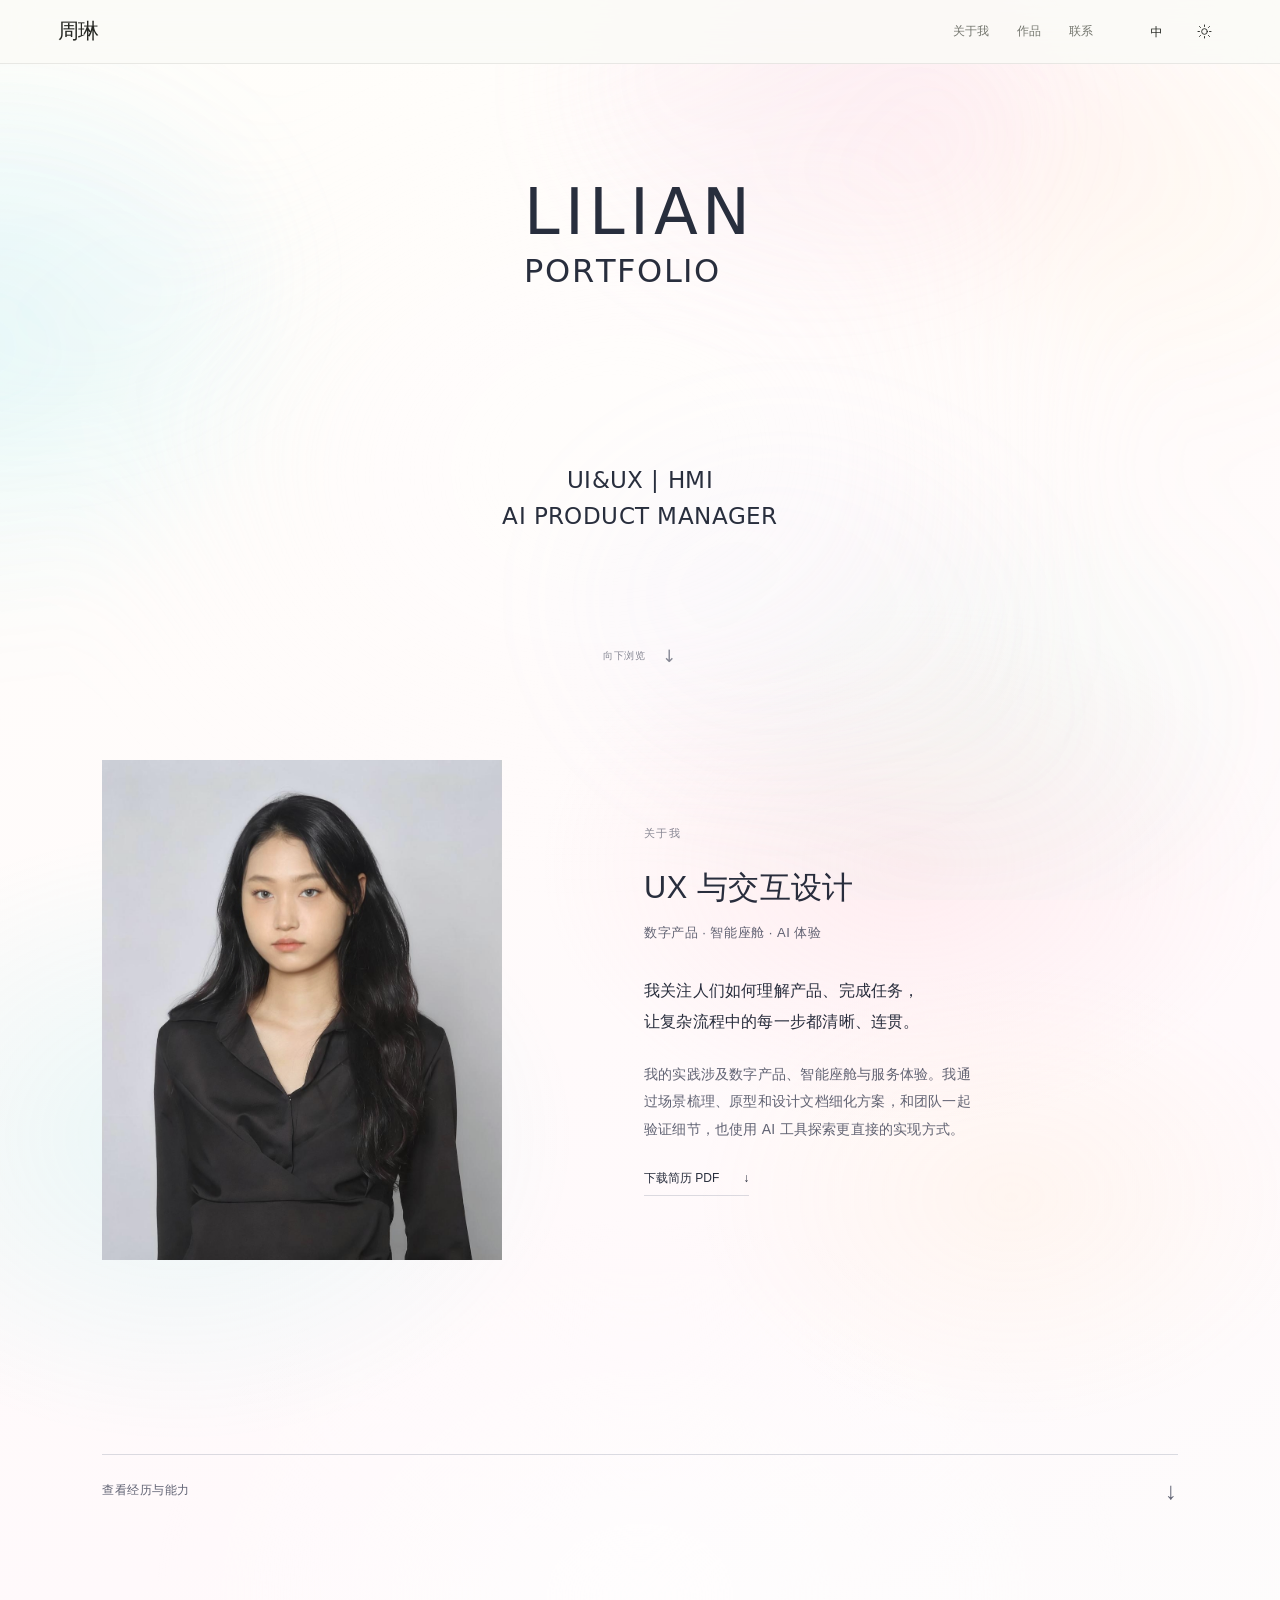
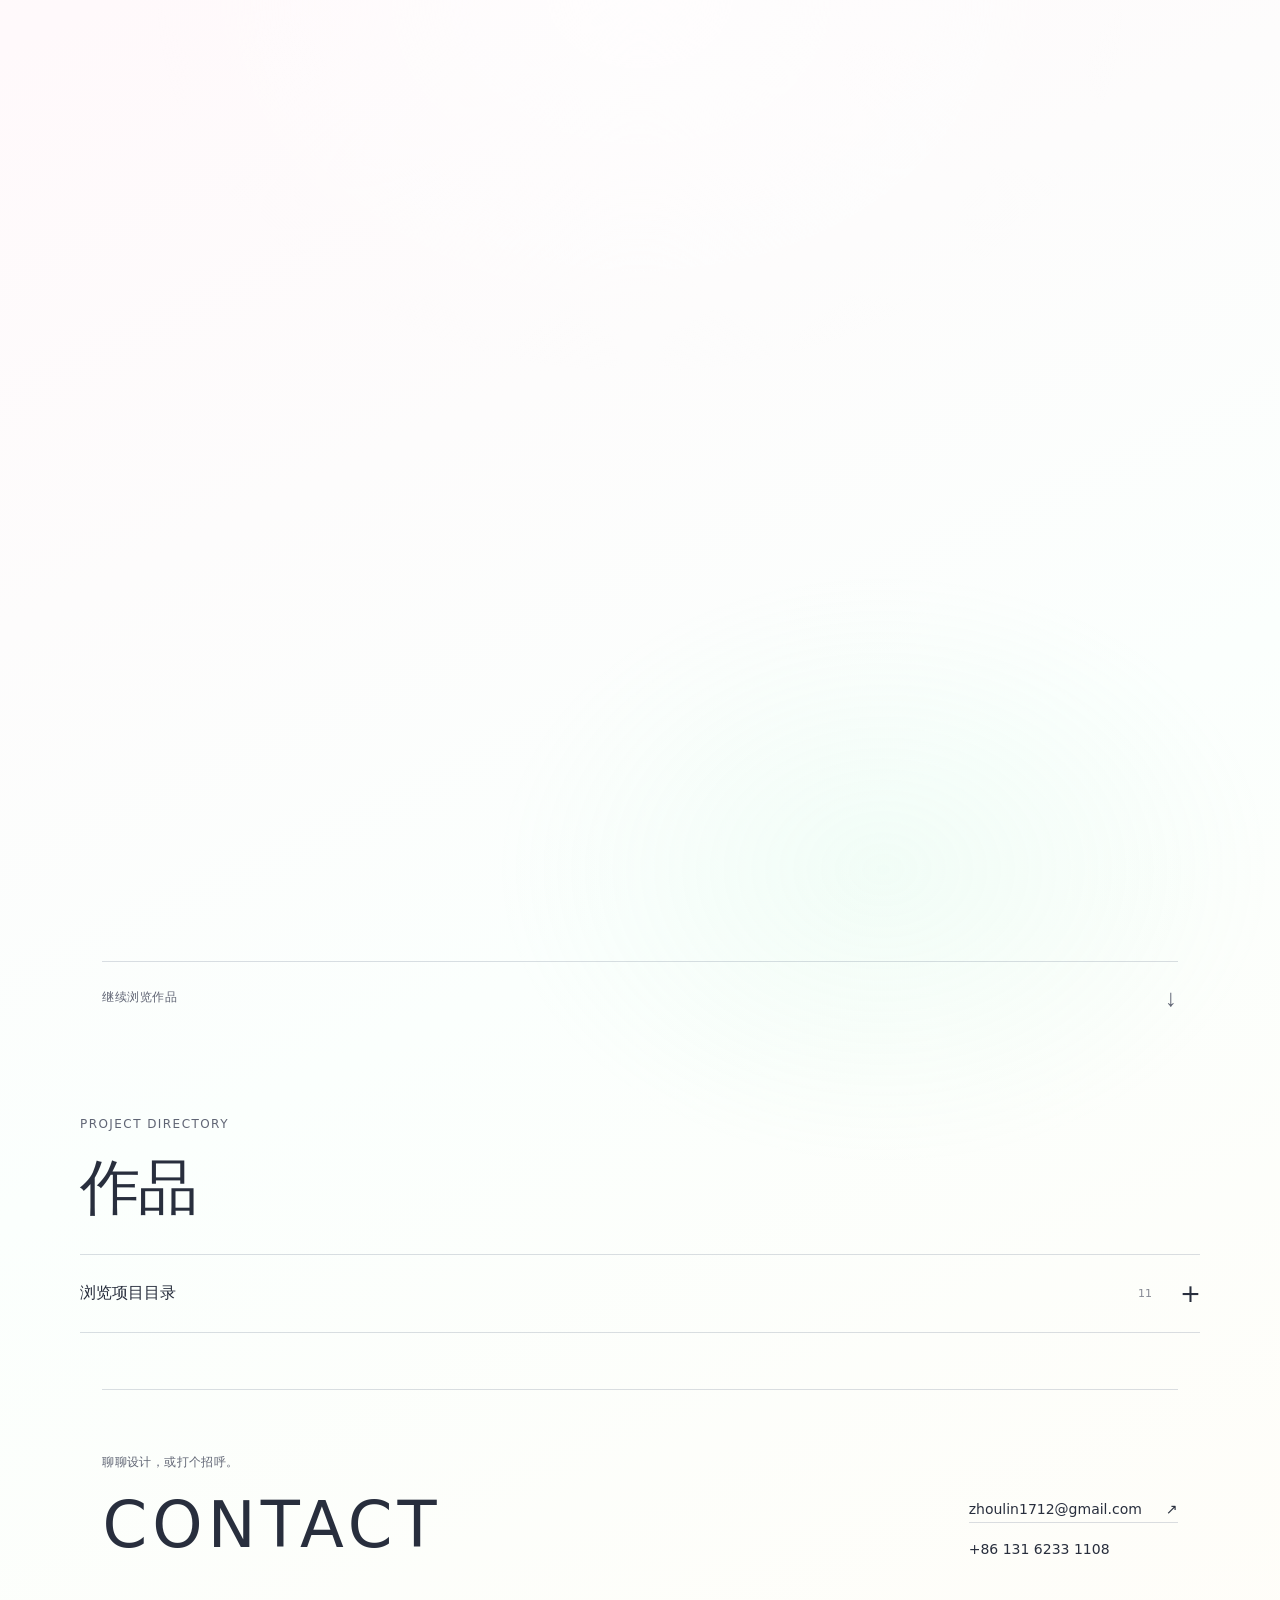
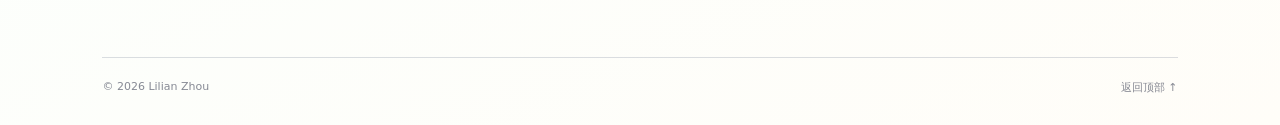
==== commit 6127f66a: "Refine Chinese About typography and remove oversized name" ====
--- a/index.html
+++ b/index.html
@@ -12,7 +12,7 @@
     <link rel="stylesheet" href="ambient.css?v=pointer-polish-20261022">
     <link rel="stylesheet" href="header-behavior.css?v=header-20261022">
     <link rel="stylesheet" href="click-feedback.css?v=pointer-polish-20261022">
-    <link rel="stylesheet" href="cv-layout.css?v=cv-pages-20261023">
+    <link rel="stylesheet" href="cv-layout.css?v=about-type-20261026">
     <link rel="stylesheet" href="section-navigation.css?v=cv-pages-20261023">
   <link rel="stylesheet" href="global-header.css?v=nav-refined-20261023"><link rel="stylesheet" href="project-directory.css?v=work-entry-20261023"></head>
   <body data-nav-context="home" data-theme="light" class="portfolio-home" data-active-section="home">
@@ -51,12 +51,11 @@
     </figure>
     <div class="cv-intro-column">
       <div class="cv-identity reveal">
-        <span class="small-name" data-i18n="nav.about">关于我</span>
-        <h2 id="about-title" data-person-name>周琳</h2>
+        <h2 class="small-name" id="about-title" data-i18n="nav.about">关于我</h2>
       </div>
       <div class="profile-copy reveal">
         <h3 class="profile-direction"><span data-i18n="about.direction1">UX 与交互设计</span><span data-i18n="about.direction2">数字产品 · 智能座舱 · AI 体验</span></h3>
-        <p class="profile-lead" data-i18n="about.p2">我关注人们如何理解产品、完成任务，以及在复杂流程中获得清晰、连贯的体验。</p>
+        <p class="profile-lead" data-i18n="about.p2">我关注人们如何理解产品、完成任务，让复杂流程中的每一步都清晰、连贯。</p>
         <p data-i18n="about.p4">我的实践涉及数字产品、智能座舱与服务体验。我通过场景梳理、原型和设计文档细化方案，和团队一起验证细节，也使用 AI 工具探索更直接的实现方式。</p>
       </div>
       <a class="text-link resume-link cv-download reveal" href="assets/resume/zhoulin-hmi-resume.pdf" download><span data-i18n="about.resume">下载简历 PDF</span><span aria-hidden="true">↓</span></a>
@@ -117,7 +116,7 @@
     <script src="project-data.js?v=portfolio-20261022"></script>
     <script src="ea01u-data.js?v=portfolio-20261022"></script>
     <script src="career-projects.js?v=portfolio-20261022"></script>
-    <script src="script.js?v=about-20261026"></script>
+    <script src="script.js?v=about-type-20261026"></script>
     <script src="ambient.js?v=pointer-polish-20261022"></script>
     <script src="header-behavior.js?v=header-20261022"></script>
     <script src="click-feedback.js?v=pointer-polish-20261022"></script>
--- a/cv-layout.css
+++ b/cv-layout.css
@@ -44,7 +44,7 @@
 }
 
 .portfolio-home .cv-identity {
-  margin-bottom: 32px;
+  margin-bottom: 24px;
 }
 
 .portfolio-home .cv-identity .small-name,
@@ -58,24 +58,8 @@
   letter-spacing: .12em;
 }
 
-.portfolio-home .cv-identity h2 {
+.portfolio-home .cv-identity .small-name {
   margin: 0;
-  color: var(--text);
-  font-family: var(--font-display);
-  font-size: clamp(40px, 4.4vw, 64px);
-  font-weight: 300;
-  line-height: 1.12;
-  letter-spacing: -.035em;
-}
-
-.portfolio-home .cv-identity h2 > span {
-  display: inline-block;
-  margin-left: 12px;
-  font-family: var(--font-body);
-  font-size: .33em;
-  font-weight: 350;
-  letter-spacing: .1em;
-  vertical-align: middle;
 }
 
 .portfolio-home .cv-about-screen .profile-copy {
@@ -181,20 +165,61 @@
   gap: 18px;
 }
 
+/* Give Chinese copy its own type scale and reading rhythm. */
+.portfolio-home[data-lang="zh"] .cv-screen {
+  font-family: "PingFang SC", "Hiragino Sans GB", "Microsoft YaHei", sans-serif;
+  line-break: strict;
+}
+
+.portfolio-home[data-lang="zh"] .cv-about-screen .profile-direction {
+  gap: 12px;
+  margin-bottom: 8px;
+  font-family: inherit;
+  font-size: clamp(27px, 2.4vw, 34px);
+  font-weight: 500;
+  line-height: 1.4;
+  letter-spacing: .015em;
+}
+
+.portfolio-home[data-lang="zh"] .cv-about-screen .profile-direction > span:last-child {
+  color: var(--text-soft);
+  font-size: 13px;
+  font-weight: 400;
+  line-height: 1.8;
+  letter-spacing: .04em;
+}
+
+.portfolio-home[data-lang="zh"] .cv-about-screen .profile-copy {
+  gap: 24px;
+  max-width: 460px;
+  font-size: 14px;
+  font-weight: 400;
+  line-height: 1.95;
+  letter-spacing: .015em;
+  text-wrap: balance;
+}
+
+.portfolio-home[data-lang="zh"] .cv-about-screen .profile-lead {
+  max-width: 28em;
+  font-size: 16px;
+  font-weight: 400;
+  line-height: 1.9;
+}
+
+.portfolio-home[data-lang="zh"] .cv-page-heading h2 {
+  font-family: inherit;
+  font-size: clamp(34px, 3.2vw, 44px);
+  font-weight: 400;
+  line-height: 1.3;
+  letter-spacing: .02em;
+}
+
 @media (max-width: 900px) {
   .portfolio-home .cv-about-layout {
     grid-template-columns: minmax(220px, .82fr) minmax(0, 1fr);
     gap: 38px;
   }
 
-  .portfolio-home .cv-identity h2 {
-    font-size: clamp(36px, 4.7vw, 43px);
-  }
-
-  .portfolio-home .cv-identity h2 > span {
-    margin-left: 8px;
-  }
-
   .portfolio-home .cv-about-screen .profile-copy {
     gap: 17px;
     font-size: 13px;
@@ -249,7 +274,7 @@
   }
 
   .portfolio-home .cv-identity {
-    margin-bottom: 25px;
+    margin-bottom: 22px;
   }
 
   .portfolio-home .cv-identity .small-name,
@@ -258,10 +283,6 @@
     font-size: 10px;
   }
 
-  .portfolio-home .cv-identity h2 {
-    font-size: clamp(36px, 8.7vw, 46px);
-  }
-
   .portfolio-home .cv-about-screen .profile-copy {
     max-width: none;
     gap: 18px;
@@ -314,4 +335,21 @@
   .portfolio-home .cv-screen > .cv-next {
     min-height: 64px;
   }
-}
+
+  .portfolio-home[data-lang="zh"] .cv-about-screen .profile-direction {
+    gap: 10px;
+    font-size: 27px;
+  }
+
+  .portfolio-home[data-lang="zh"] .cv-about-screen .profile-copy {
+    gap: 20px;
+  }
+
+  .portfolio-home[data-lang="zh"] .cv-about-screen .profile-lead {
+    font-size: 16px;
+  }
+
+  .portfolio-home[data-lang="zh"] .cv-page-heading h2 {
+    font-size: 32px;
+  }
+}
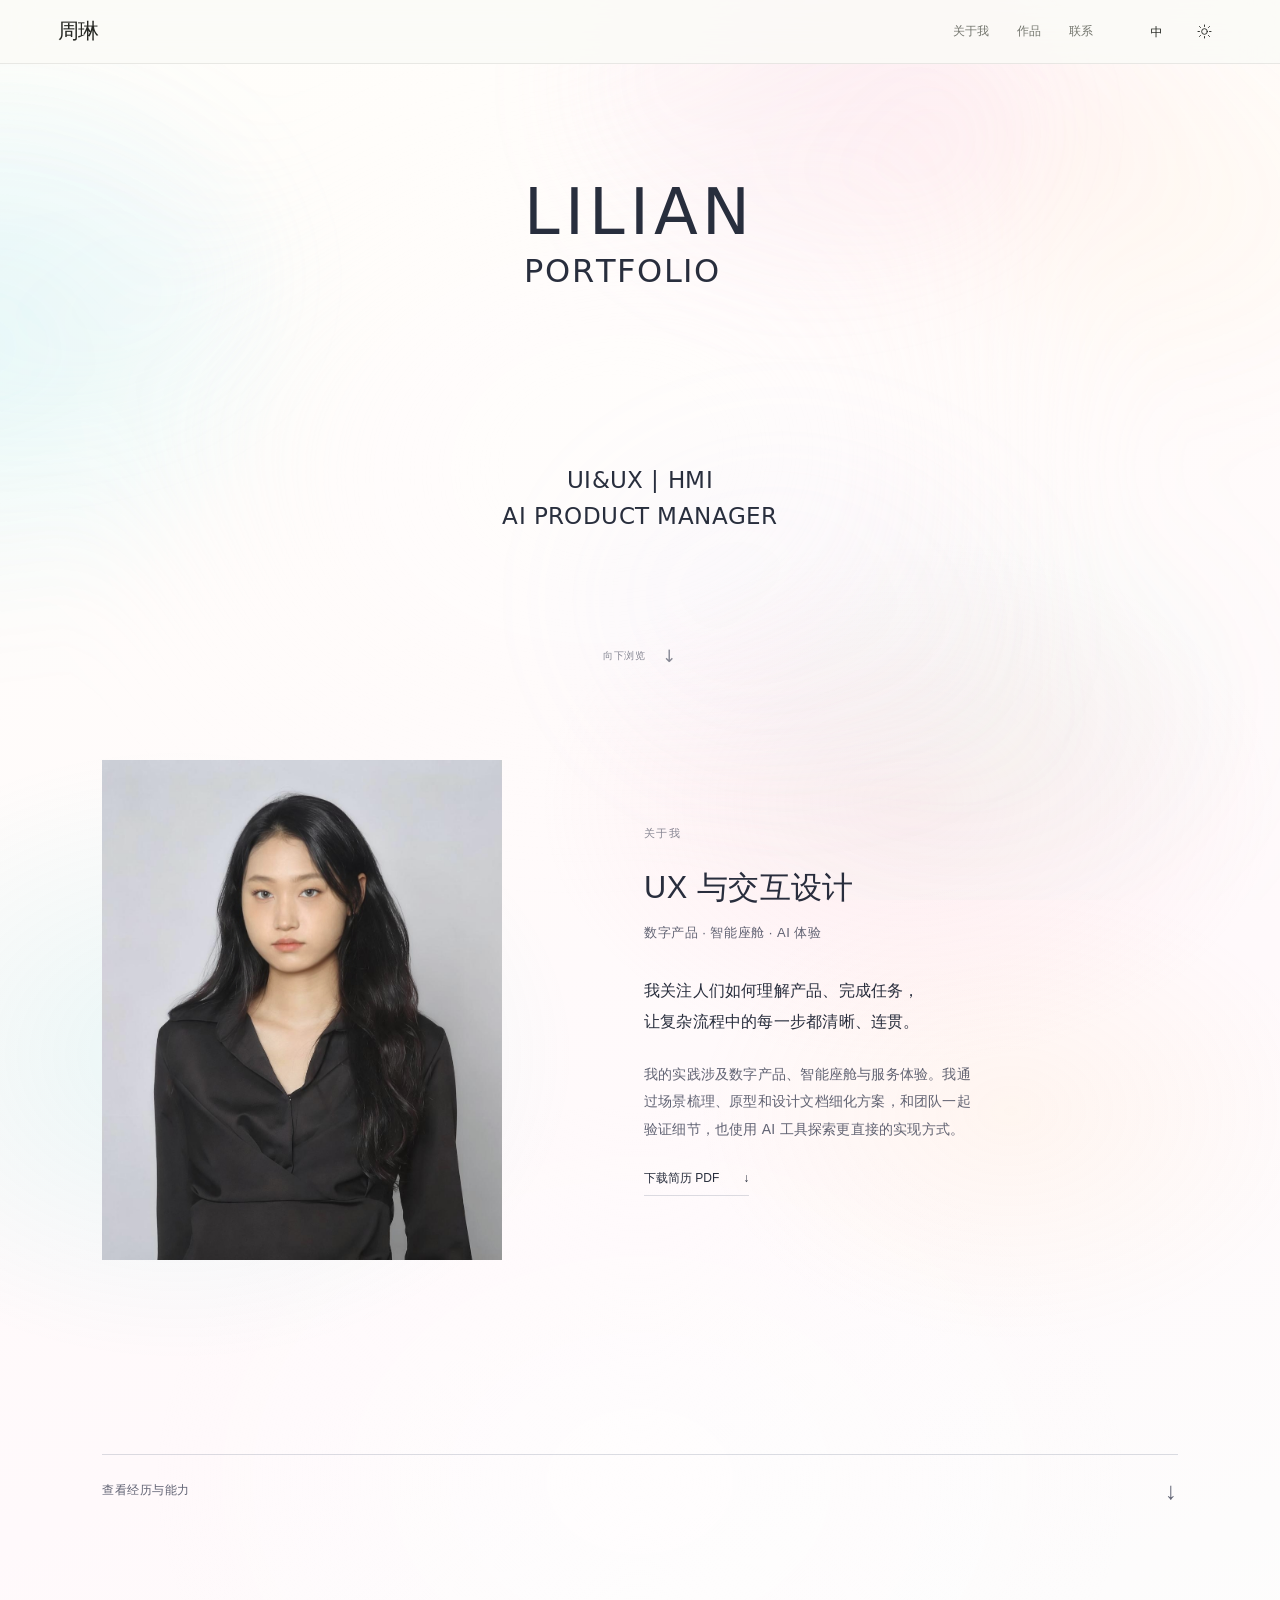
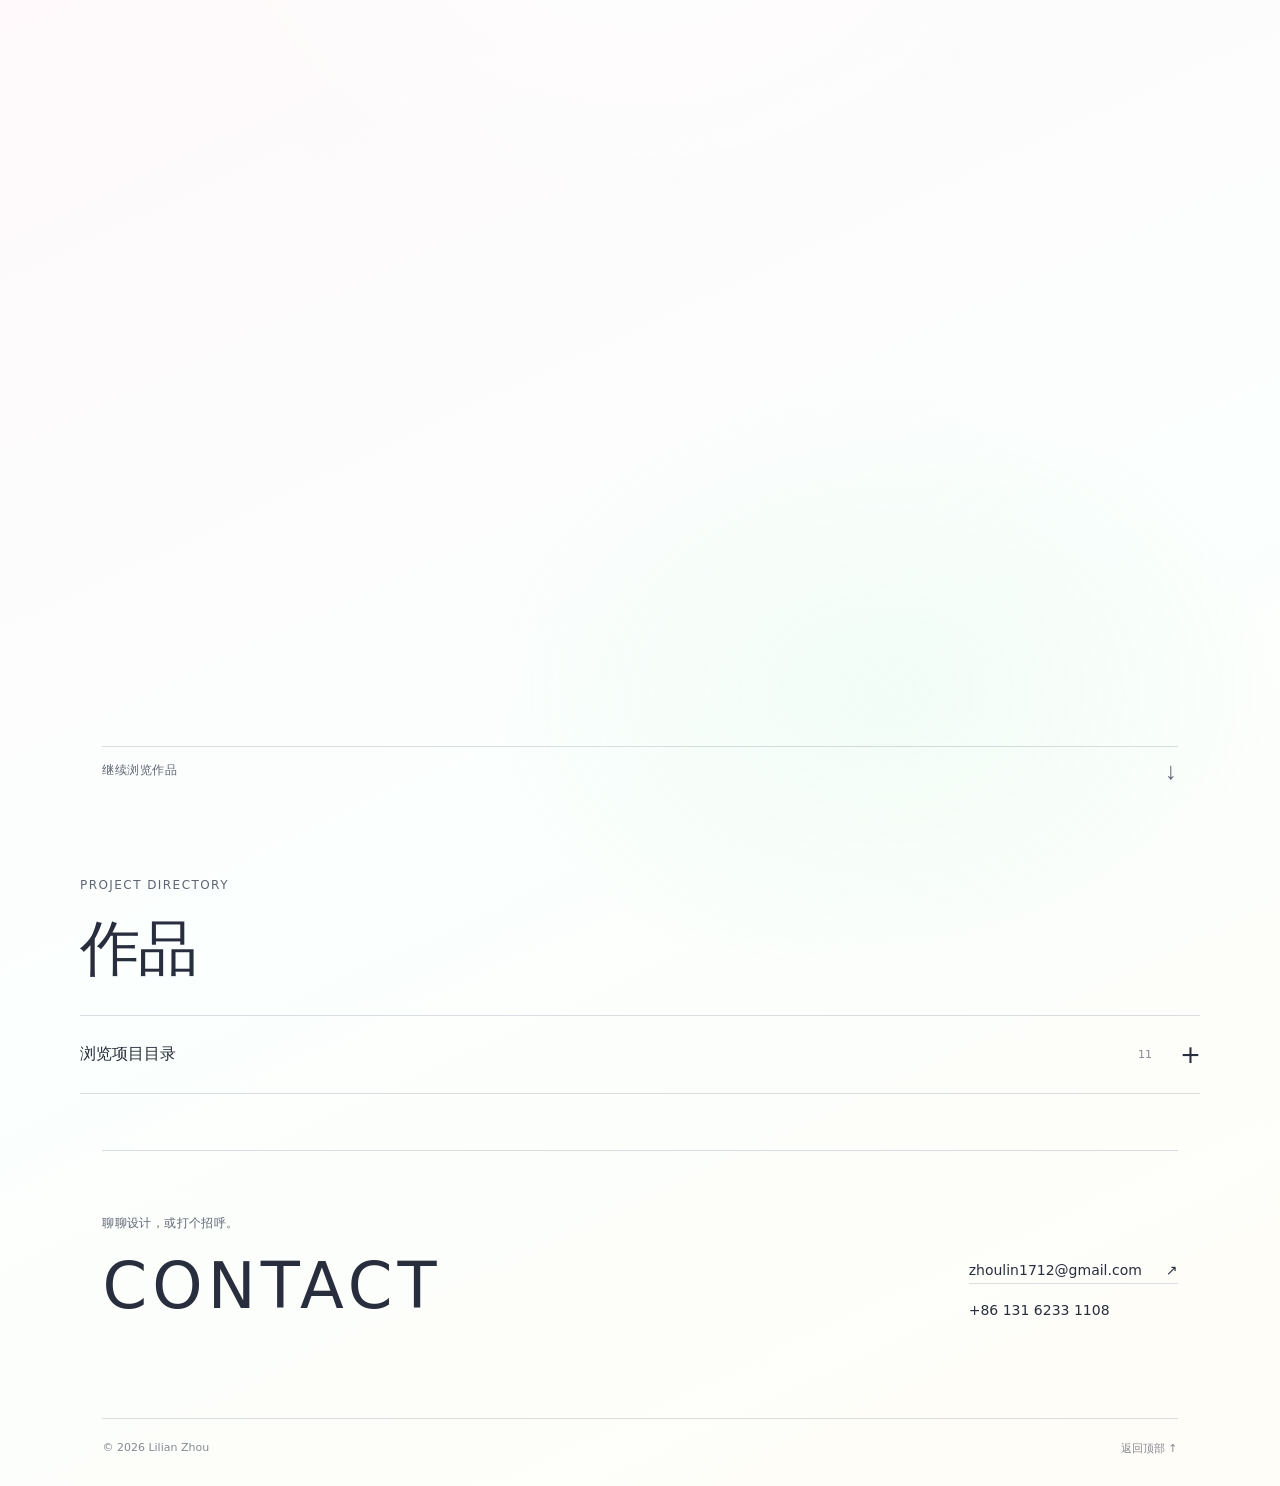
==== commit 292b95de: "Compact CV and expand experience details inline" ====
--- a/index.html
+++ b/index.html
@@ -12,7 +12,7 @@
     <link rel="stylesheet" href="ambient.css?v=pointer-polish-20261022">
     <link rel="stylesheet" href="header-behavior.css?v=header-20261022">
     <link rel="stylesheet" href="click-feedback.css?v=pointer-polish-20261022">
-    <link rel="stylesheet" href="cv-layout.css?v=about-type-20261026">
+    <link rel="stylesheet" href="cv-layout.css?v=cv-inline-20261027">
     <link rel="stylesheet" href="section-navigation.css?v=cv-pages-20261023">
   <link rel="stylesheet" href="global-header.css?v=nav-refined-20261023"><link rel="stylesheet" href="project-directory.css?v=work-entry-20261023"></head>
   <body data-nav-context="home" data-theme="light" class="portfolio-home" data-active-section="home">
@@ -79,19 +79,19 @@
       </dl>
     </div>
     <div class="cv-column">
+      <section class="cv-block reveal" aria-labelledby="cv-education-title">
+        <h3 class="cv-label" id="cv-education-title" data-i18n="about.educationLabel">教育背景</h3>
+        <ol class="resume-list">
+          <li class="resume-static"><span class="resume-title"><span class="resume-organization" data-i18n="about.edu1School">英国皇家艺术学院</span> <span class="resume-separator" aria-hidden="true">｜</span> <span data-i18n="about.edu1Degree">信息体验设计硕士</span></span><time class="resume-meta">2024—2025</time></li>
+          <li class="resume-static"><span class="resume-title"><span class="resume-organization" data-i18n="about.edu2School">上海工程技术大学</span> <span class="resume-separator" aria-hidden="true">｜</span> <span data-i18n="about.edu2Degree">艺术与科技学士</span></span><time class="resume-meta">2020—2024</time></li>
+        </ol>
+      </section>
       <section class="cv-block reveal" aria-labelledby="cv-experience-title">
         <h3 class="cv-label" id="cv-experience-title" data-i18n="about.workLabel">工作经历</h3>
-        <ol class="cv-entries">
-          <li><a class="cv-entry" href="experience.html?slug=desay-sv"><time data-i18n="about.workDate0">2026.08—至今</time><span class="cv-entry-copy"><span class="cv-entry-name" data-i18n="about.company0">德赛西威</span><span class="cv-entry-role" data-i18n="about.role0">创新体验设计工程师</span><span class="cv-entry-description" data-i18n="about.workDesc0">参与车机与二轮车交互、界面适配及 UE 文档交付，主导生成式 HMI 应用方案设计。</span></span><span class="row-arrow" aria-hidden="true">↗</span></a></li>
-          <li><a class="cv-entry" href="work/icered/"><time data-i18n="about.workDate1">2025.10—2026.07</time><span class="cv-entry-copy"><span class="cv-entry-name" data-i18n="about.company1">ICERED</span><span class="cv-entry-role" data-i18n="about.role1">AI 产品经理</span><span class="cv-entry-description" data-i18n="about.workDesc1">参与海外 AI 社交产品迭代，连接需求梳理、交互原型与上线前测试，使用 AI 工具推进前端实现。</span></span><span class="row-arrow" aria-hidden="true">↗</span></a></li>
-          <li><a class="cv-entry" href="experience.html?slug=nio"><time data-i18n="about.workDate2">2024.04—2024.08</time><span class="cv-entry-copy"><span class="cv-entry-name" data-i18n="about.company2">蔚来汽车</span><span class="cv-entry-role" data-i18n="about.role2">服务设计实习生</span><span class="cv-entry-description" data-i18n="about.workDesc2">参与年检服务的用户旅程与服务蓝图梳理，将线下预约、资料提交和进度追踪转为 App 流程。</span></span><span class="row-arrow" aria-hidden="true">↗</span></a></li>
-        </ol>
-      </section>
-      <section class="cv-block reveal" aria-labelledby="cv-education-title">
-        <h3 class="cv-label" id="cv-education-title" data-i18n="about.educationLabel">教育背景</h3>
-        <ol class="cv-entries">
-          <li class="cv-entry"><time>2024—2025</time><span class="cv-entry-copy"><span class="cv-entry-name" data-i18n="about.edu1School">英国皇家艺术学院</span><span class="cv-entry-role" data-i18n="about.edu1Degree">信息体验设计硕士</span></span></li>
-          <li class="cv-entry"><time>2020—2024</time><span class="cv-entry-copy"><span class="cv-entry-name" data-i18n="about.edu2School">上海工程技术大学</span><span class="cv-entry-role" data-i18n="about.edu2Degree">艺术与科技学士</span></span></li>
+        <ol class="resume-list">
+          <li><details class="resume-experience" name="cv-experience"><summary class="resume-summary"><span><span class="resume-title"><span class="resume-organization" data-i18n="about.company0">德赛西威</span> <span class="resume-separator" aria-hidden="true">｜</span> <span data-i18n="about.role0">创新体验设计工程师</span></span><time class="resume-meta" data-i18n="about.workDate0">2026.08—至今</time></span><span class="resume-toggle" aria-hidden="true"></span></summary><ul class="resume-description"><li data-i18n="about.workDetail0a">参与车机与二轮车交互、界面适配及 UE 文档交付。</li><li data-i18n="about.workDetail0b">主导生成式 HMI 应用方案，规划实施路径、原型任务与质量标准。</li></ul></details></li>
+          <li><details class="resume-experience" name="cv-experience"><summary class="resume-summary"><span><span class="resume-title"><span class="resume-organization" data-i18n="about.company1">ICERED</span> <span class="resume-separator" aria-hidden="true">｜</span> <span data-i18n="about.role1">AI 产品经理</span></span><time class="resume-meta" data-i18n="about.workDate1">2025.10—2026.07</time></span><span class="resume-toggle" aria-hidden="true"></span></summary><ul class="resume-description"><li data-i18n="about.workDetail1a">将用户反馈转为需求与交互流程，使用 AI 工具推进可测试前端原型。</li><li data-i18n="about.workDetail1b">参与上线前测试与问题验收，以英文协同海外团队对齐范围与版本。</li></ul></details></li>
+          <li><details class="resume-experience" name="cv-experience"><summary class="resume-summary"><span><span class="resume-title"><span class="resume-organization" data-i18n="about.company2">蔚来汽车</span> <span class="resume-separator" aria-hidden="true">｜</span> <span data-i18n="about.role2">服务设计实习生</span></span><time class="resume-meta" data-i18n="about.workDate2">2024.04—2024.08</time></span><span class="resume-toggle" aria-hidden="true"></span></summary><ul class="resume-description"><li data-i18n="about.workDetail2a">参与年检旅程与服务蓝图梳理，将线下服务转为 App 流程。</li><li data-i18n="about.workDetail2b">参与字段、状态与异常设计，协同产品、客服及供应商走查验证。</li></ul></details></li>
         </ol>
       </section>
       <div class="cv-language reveal"><span class="cv-label" data-i18n="about.languageLabel">语言</span><p data-i18n="about.languages">普通话 · 英语跨团队沟通</p></div>
@@ -116,7 +116,7 @@
     <script src="project-data.js?v=portfolio-20261022"></script>
     <script src="ea01u-data.js?v=portfolio-20261022"></script>
     <script src="career-projects.js?v=portfolio-20261022"></script>
-    <script src="script.js?v=about-type-20261026"></script>
+    <script src="script.js?v=cv-inline-20261027"></script>
     <script src="ambient.js?v=pointer-polish-20261022"></script>
     <script src="header-behavior.js?v=header-20261022"></script>
     <script src="click-feedback.js?v=pointer-polish-20261022"></script>
--- a/cv-layout.css
+++ b/cv-layout.css
@@ -100,18 +100,28 @@
 }
 
 .portfolio-home .cv-resume-screen {
-  margin-top: 48px;
+  margin-top: 32px;
+  padding-top: 16px;
+  padding-bottom: 12px;
 }
 
 .portfolio-home .cv-page-heading {
-  margin-bottom: 36px;
-}
+  display: flex;
+  align-items: baseline;
+  justify-content: space-between;
+  gap: 24px;
+  margin-bottom: 16px;
+  padding-bottom: 16px;
+  border-bottom: 1px solid var(--line);
+}
+
+.portfolio-home .cv-page-heading > .small-name { order: 2; margin: 0; }
 
 .portfolio-home .cv-page-heading h2 {
   margin: 0;
   color: var(--text);
   font-family: var(--font-display);
-  font-size: clamp(46px, 5vw, 68px);
+  font-size: 32px;
   font-weight: 300;
   line-height: 1.1;
   letter-spacing: -.035em;
@@ -119,23 +129,23 @@
 
 .portfolio-home .cv-resume-layout {
   display: grid;
-  grid-template-columns: minmax(0, .9fr) minmax(0, 1fr);
+  grid-template-columns: minmax(0, .68fr) minmax(0, 1.32fr);
   align-items: start;
-  gap: clamp(56px, 8vw, 104px);
-  margin-bottom: 42px;
+  gap: clamp(40px, 5vw, 64px);
+  margin-bottom: 16px;
 }
 
 .portfolio-home .cv-resume-screen .capability-notes {
   min-width: 0;
   margin-top: 0;
-  max-width: 390px;
+  max-width: 310px;
 }
 
 .portfolio-home .cv-resume-screen .capability-notes dl {
   display: grid;
   grid-template-columns: 1fr;
-  gap: 26px;
-  margin-top: 22px;
+  gap: 20px;
+  margin-top: 16px;
 }
 
 .portfolio-home .cv-resume-screen .capability-notes dt {
@@ -144,26 +154,46 @@
 }
 
 .portfolio-home .cv-resume-screen .capability-notes dd {
-  font-size: 13px;
-  line-height: 1.9;
+  font-size: 12px;
+  line-height: 1.85;
 }
 
 .portfolio-home .cv-resume-screen .cv-column {
   min-width: 0;
   display: grid;
-  gap: 30px;
-}
-
-.portfolio-home .cv-resume-screen .cv-entry {
-  grid-template-columns: 108px minmax(0, 1fr) 16px;
   gap: 18px;
-  padding: 18px 0;
+}
+
+.portfolio-home .cv-resume-screen > .cv-next {
+  min-height: 48px;
+  padding-top: 0;
 }
 
 .portfolio-home .cv-resume-screen .cv-language {
-  grid-template-columns: 108px minmax(0, 1fr);
-  gap: 18px;
-}
+  grid-template-columns: auto minmax(0, 1fr);
+  gap: 20px;
+}
+
+.cv-resume-screen .cv-block > .cv-label,
+.cv-resume-screen .capability-notes > .cv-label { color: var(--text); font-size: 12px; font-weight: 500; letter-spacing: .02em; }
+.resume-list { margin: 12px 0 0; padding: 0; list-style: none; }
+.resume-list > li { border-top: 1px solid var(--line); }
+.resume-static { padding: 10px 0; }
+.resume-title { display: block; color: var(--text); font-size: 14px; font-weight: 400; line-height: 1.6; }
+.resume-organization { font-weight: 500; }
+.resume-separator { margin: 0 .45em; color: var(--text-faint); font-weight: 300; }
+.resume-meta { display: block; margin-top: 4px; color: var(--text-faint); font-size: 11px; font-weight: 400; line-height: 1.6; }
+.resume-summary { display: grid; grid-template-columns: minmax(0,1fr) 28px; gap: 16px; align-items: center; min-height: 64px; padding: 11px 0; cursor: pointer; list-style: none; }
+.resume-summary::-webkit-details-marker { display: none; }
+.resume-summary::marker { content: ""; }
+.resume-toggle { position: relative; display: block; width: 28px; height: 28px; color: var(--text-soft); }
+.resume-toggle::before, .resume-toggle::after { position: absolute; top: 50%; left: 8px; width: 12px; height: 1px; background: currentColor; content: ""; transition: transform 180ms ease, opacity 180ms ease; }
+.resume-toggle::after { transform: rotate(90deg); }
+.resume-experience[open] .resume-toggle::after { transform: rotate(0); opacity: 0; }
+.resume-summary:hover .resume-toggle, .resume-summary:focus-visible .resume-toggle { color: var(--text); }
+.resume-description { margin: 0; padding: 0 44px 16px 18px; color: var(--text-soft); font-size: 12px; font-weight: 400; line-height: 1.85; }
+.resume-description li + li { margin-top: 6px; }
+.resume-experience[open] .resume-summary { padding-bottom: 12px; }
 
 /* Give Chinese copy its own type scale and reading rhythm. */
 .portfolio-home[data-lang="zh"] .cv-screen {
@@ -208,7 +238,7 @@
 
 .portfolio-home[data-lang="zh"] .cv-page-heading h2 {
   font-family: inherit;
-  font-size: clamp(34px, 3.2vw, 44px);
+  font-size: 32px;
   font-weight: 400;
   line-height: 1.3;
   letter-spacing: .02em;
@@ -230,29 +260,8 @@
   }
 
   .portfolio-home .cv-resume-layout {
-    grid-template-columns: minmax(0, .78fr) minmax(0, 1fr);
-    gap: 42px;
-  }
-
-  .portfolio-home .cv-resume-screen .cv-entry {
-    grid-template-columns: minmax(0, 1fr) 16px;
-    gap: 7px 14px;
-  }
-
-  .portfolio-home .cv-resume-screen .cv-entry > time,
-  .portfolio-home .cv-resume-screen .cv-entry > .cv-entry-copy {
-    grid-column: 1;
-  }
-
-  .portfolio-home .cv-resume-screen .cv-entry > .row-arrow {
-    grid-column: 2;
-    grid-row: 1 / 3;
-    align-self: center;
-  }
-
-  .portfolio-home .cv-resume-screen .cv-language {
-    grid-template-columns: 1fr;
-    gap: 8px;
+    grid-template-columns: minmax(0, .65fr) minmax(0, 1.35fr);
+    gap: 32px;
   }
 }
 
@@ -303,33 +312,33 @@
   }
 
   .portfolio-home .cv-resume-screen {
-    margin-top: 36px;
+    margin-top: 28px;
+    padding-top: 24px;
   }
 
   .portfolio-home .cv-page-heading {
-    margin-bottom: 30px;
+    margin-bottom: 22px;
   }
 
   .portfolio-home .cv-page-heading h2 {
-    font-size: 48px;
+    font-size: 28px;
   }
 
   .portfolio-home .cv-resume-layout {
     grid-template-columns: 1fr;
-    gap: 40px;
-    margin-bottom: 32px;
-  }
+    gap: 32px;
+    margin-bottom: 20px;
+  }
+
+  .portfolio-home .cv-resume-screen .cv-column { grid-row: 1; }
+  .portfolio-home .cv-resume-screen .capability-notes { grid-row: 2; }
 
   .portfolio-home .cv-resume-screen .capability-notes {
     max-width: none;
   }
 
   .portfolio-home .cv-resume-screen .capability-notes dl {
-    gap: 22px;
-  }
-
-  .portfolio-home .cv-resume-screen .cv-entry {
-    padding: 20px 0;
+    gap: 18px;
   }
 
   .portfolio-home .cv-screen > .cv-next {
@@ -350,6 +359,10 @@
   }
 
   .portfolio-home[data-lang="zh"] .cv-page-heading h2 {
-    font-size: 32px;
-  }
-}
+    font-size: 28px;
+  }
+}
+
+@media (prefers-reduced-motion: reduce) {
+  .resume-toggle::before, .resume-toggle::after { transition: none; }
+}
